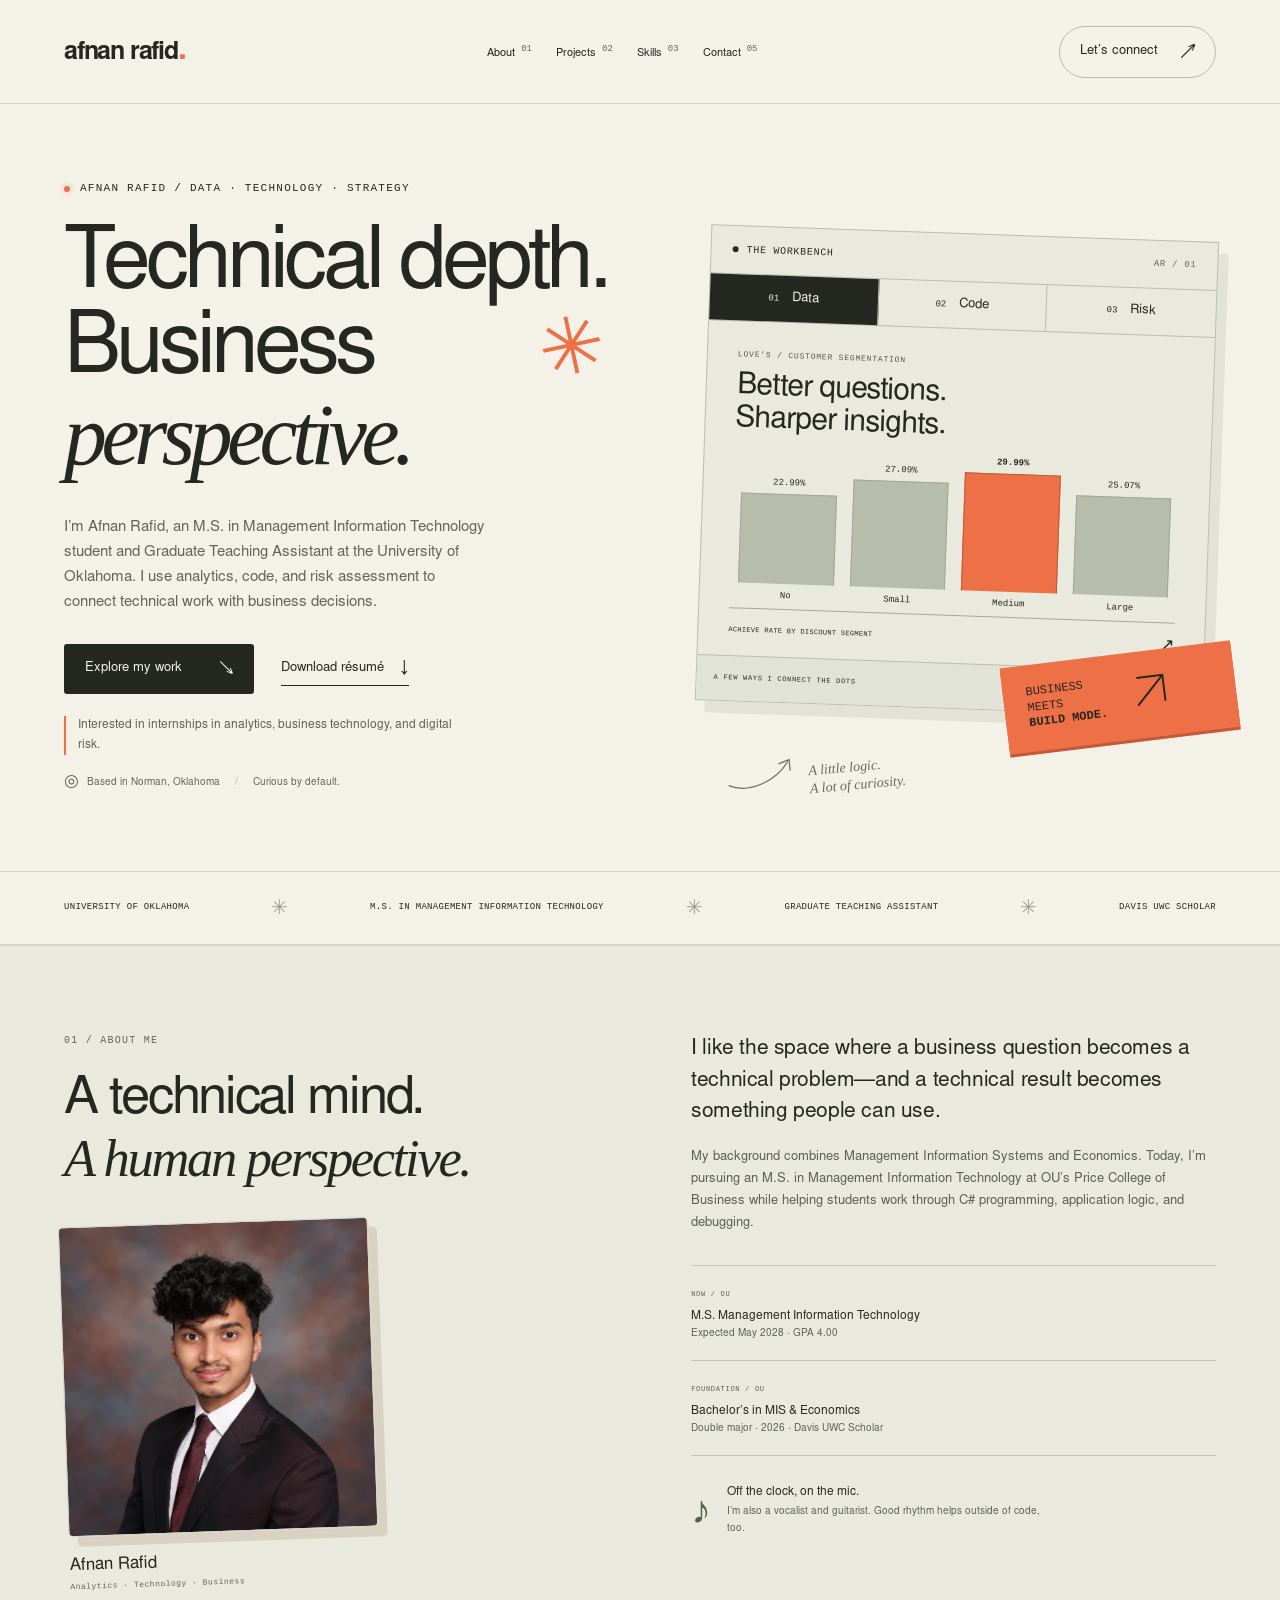
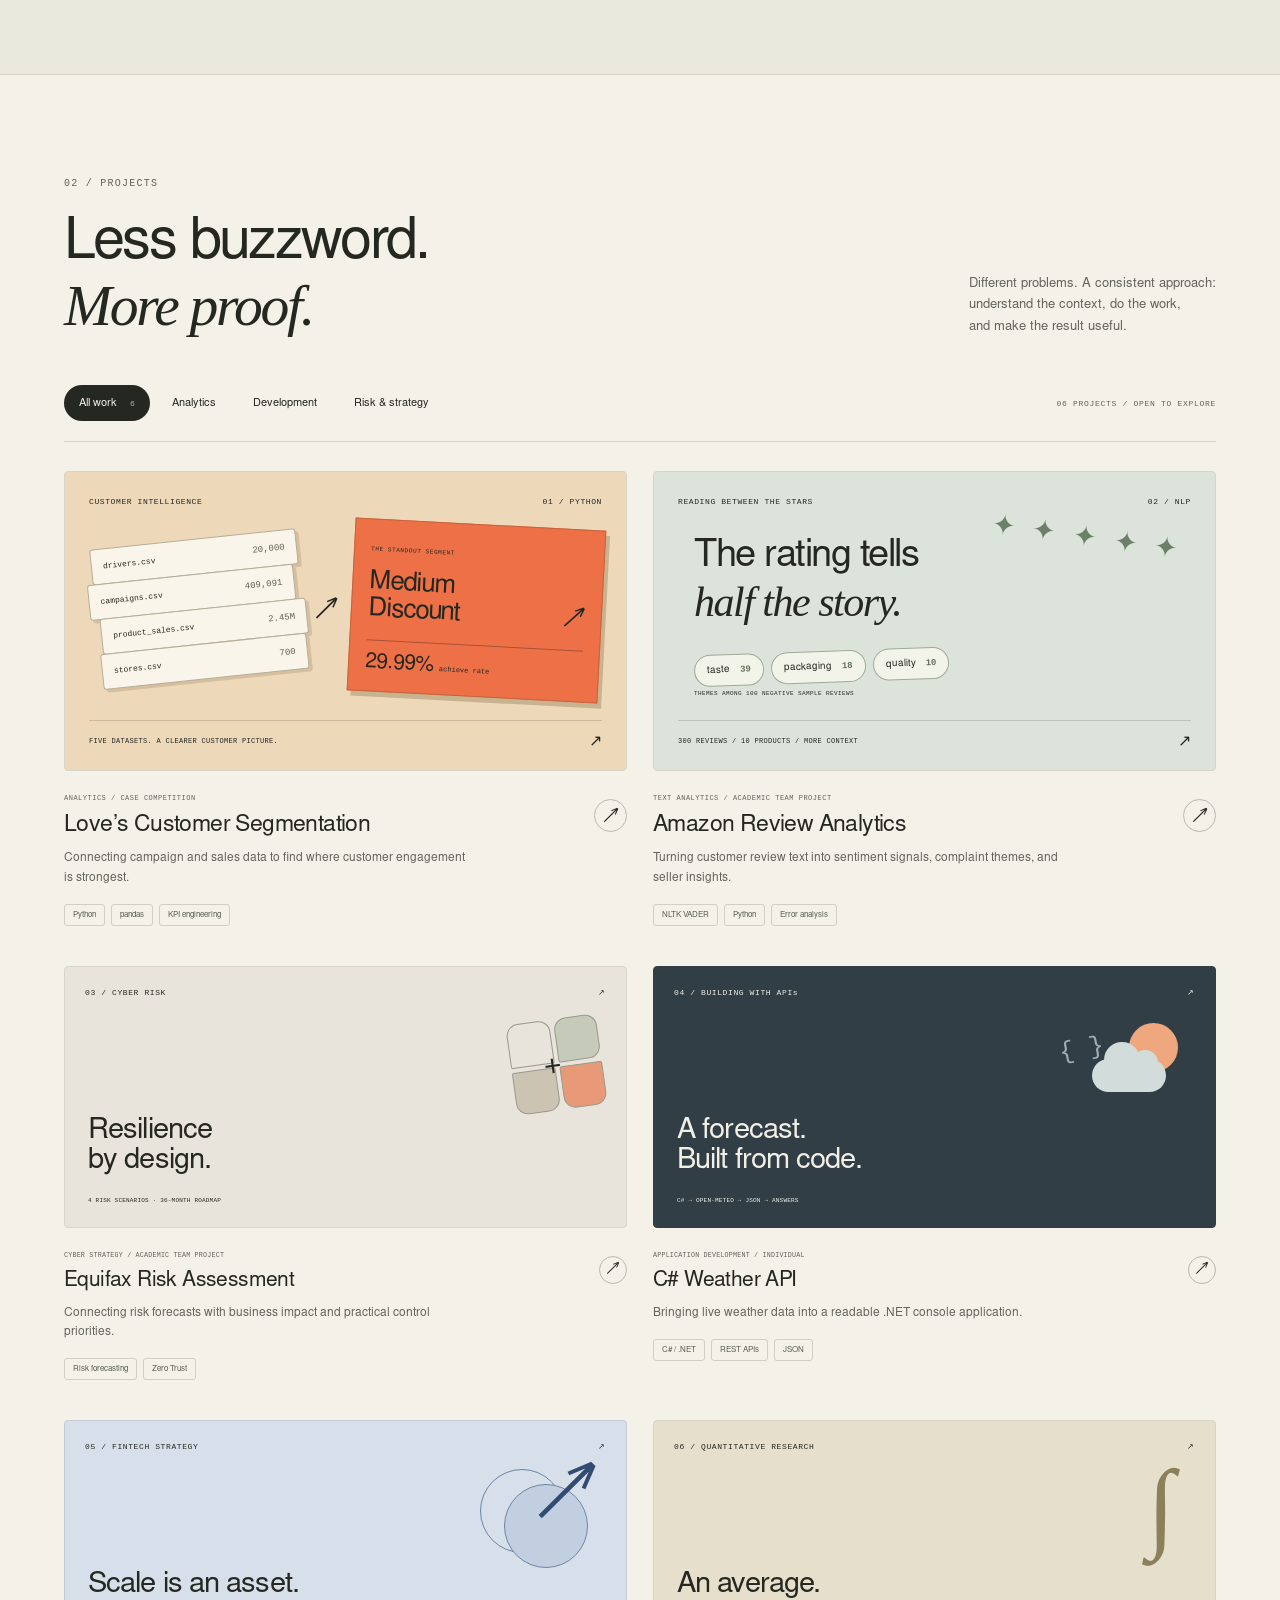
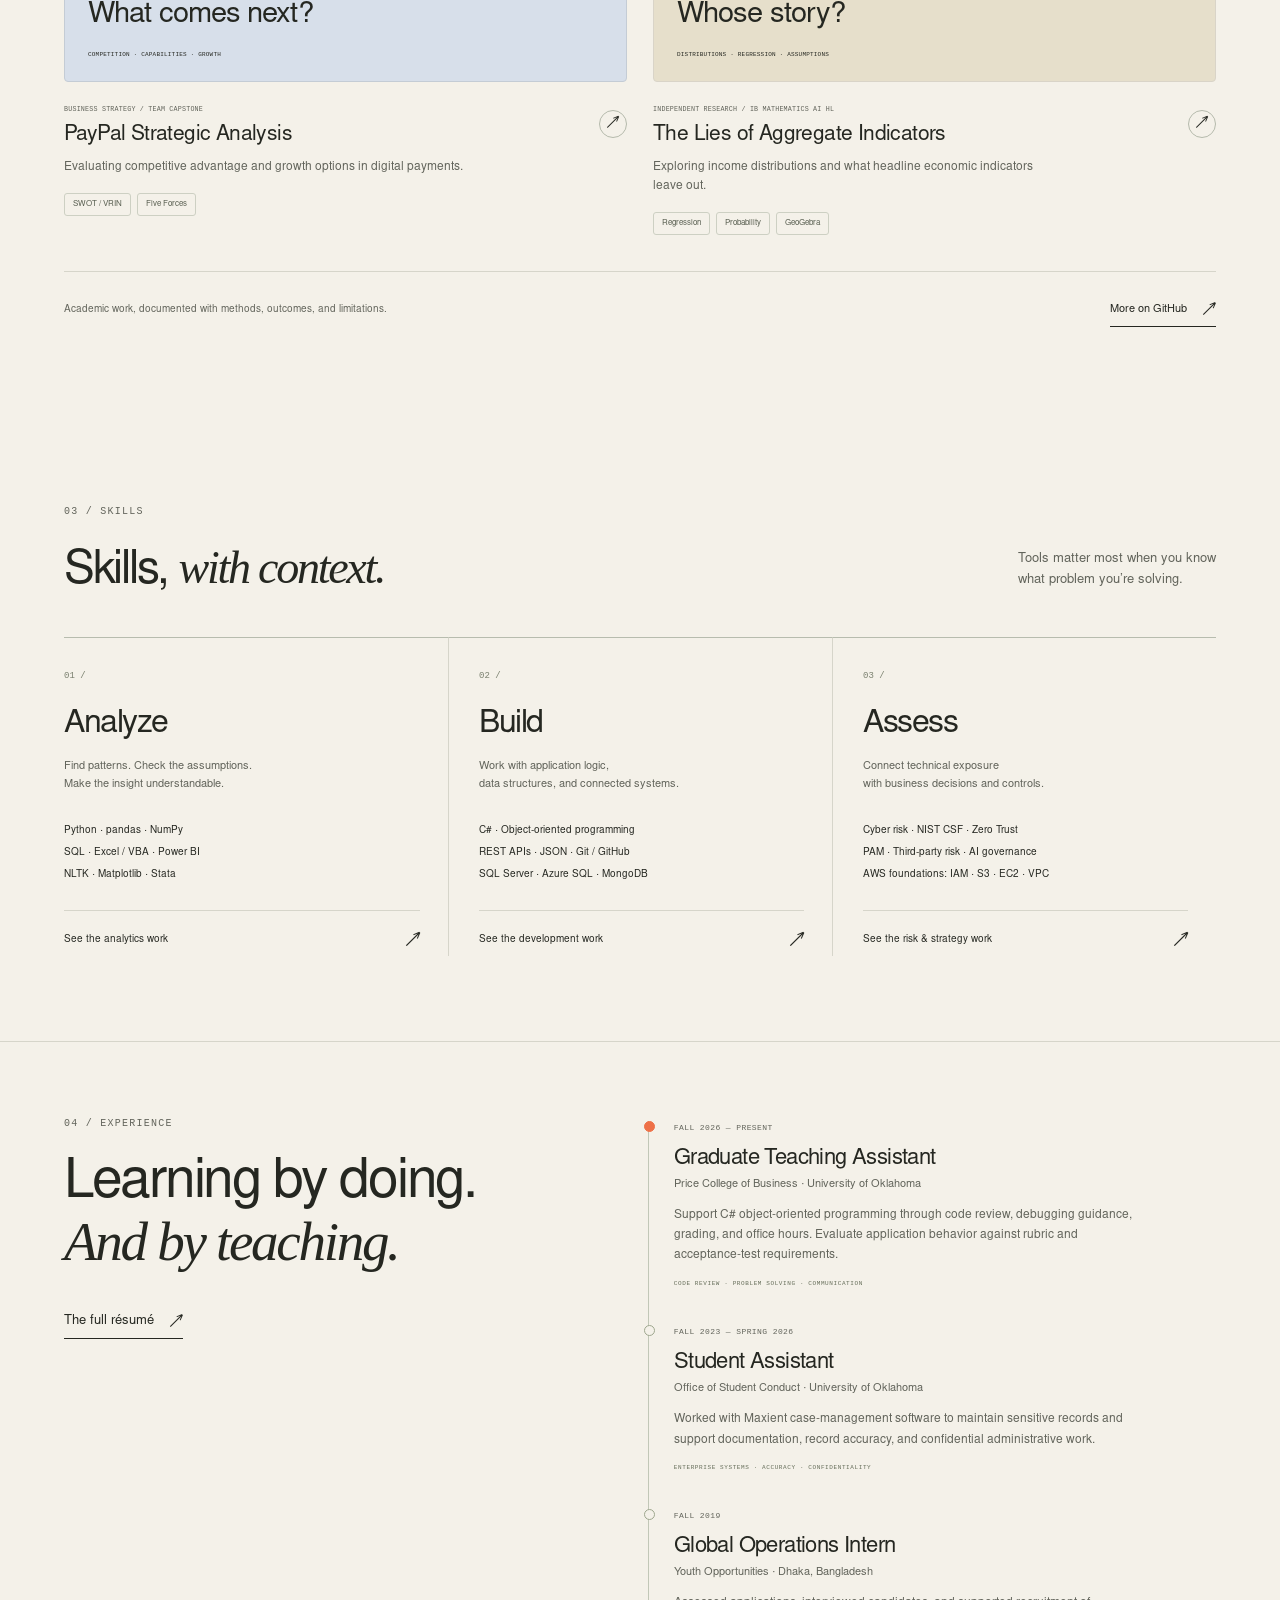
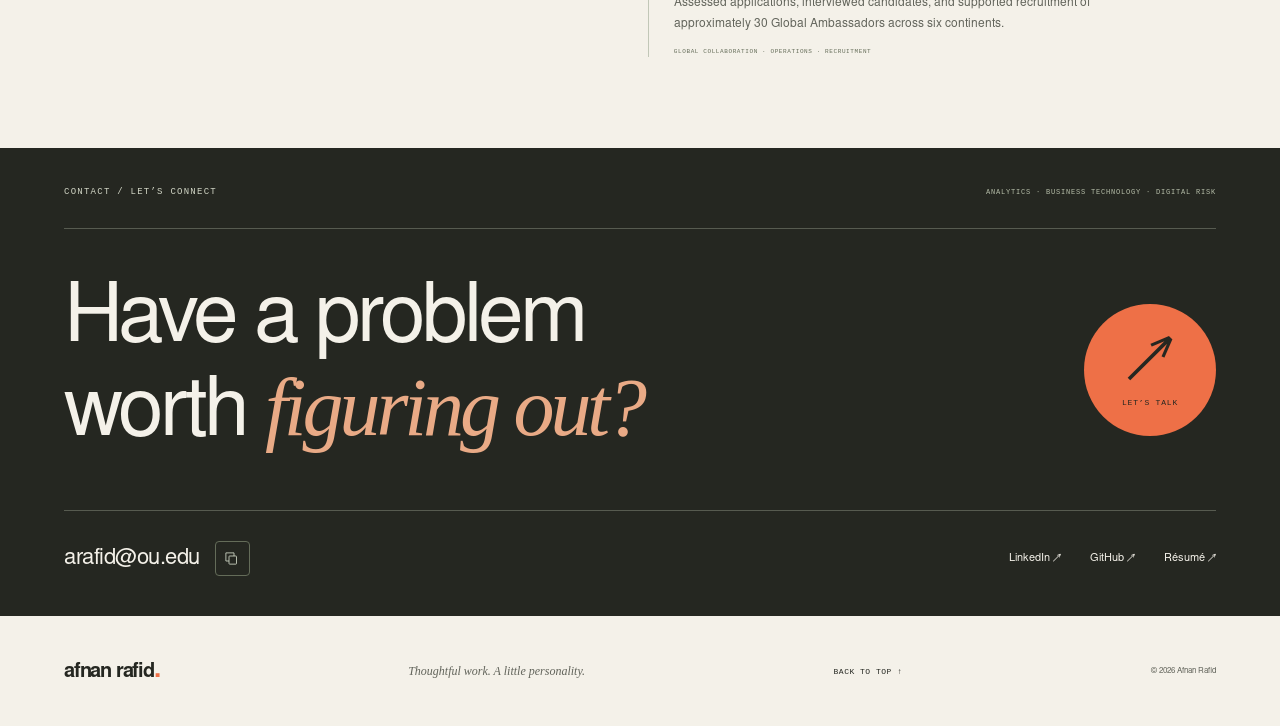
==== index.html @ 88dcc776 "Introduce About and portrait before selected projects" ====
<!doctype html>
<html lang="en">
<head>
  <meta charset="utf-8">
  <meta name="viewport" content="width=device-width, initial-scale=1">
  <meta name="theme-color" content="#f4f1e9">
  <meta name="google-site-verification" content="fd112a9ZL4CXR7MX3CX2tgeRee2JJpPlBYePg8ACsFY" />
  <title>Afnan Rafid | Data Analytics, Technology &amp; Digital Risk</title>
  <meta name="description" content="Explore Afnan Rafid’s Python, SQL, C#, analytics, and cyber risk portfolio. OU graduate student and teaching assistant seeking technology and analytics internships.">
  <meta name="robots" content="index,follow,max-image-preview:large">
  <meta name="author" content="Afnan Rafid">
  <link rel="canonical" href="https://arafid.github.io/">
  <meta property="og:site_name" content="Afnan Rafid">
  <meta property="og:title" content="Afnan Rafid | Data Analytics, Technology &amp; Digital Risk">
  <meta property="og:description" content="Explore Afnan Rafid’s Python, SQL, C#, analytics, and cyber risk portfolio. OU graduate student and teaching assistant seeking technology and analytics internships.">
  <meta property="og:type" content="website">
  <meta property="og:url" content="https://arafid.github.io/">
  <meta property="og:locale" content="en_US">
  <meta property="og:image" content="https://arafid.github.io/assets/social-card.png">
  <meta property="og:image:width" content="1200">
  <meta property="og:image:height" content="630">
  <meta property="og:image:alt" content="Afnan Rafid — Data, technology, and business perspective">
  <meta name="twitter:card" content="summary_large_image">
  <meta name="twitter:title" content="Afnan Rafid | Data Analytics, Technology &amp; Digital Risk">
  <meta name="twitter:description" content="Explore Afnan Rafid’s Python, SQL, C#, analytics, and cyber risk portfolio. OU graduate student and teaching assistant seeking technology and analytics internships.">
  <meta name="twitter:image" content="https://arafid.github.io/assets/social-card.png">
  <script type="application/ld+json">{"@context":"https://schema.org","@graph":[{"@type":"Person","@id":"https://arafid.github.io/#afnan-rafid","image":"https://arafid.github.io/assets/afnan-rafid-headshot.png","name":"Afnan Rafid","givenName":"Afnan","familyName":"Rafid","url":"https://arafid.github.io/","description":"Management Information Technology graduate student and Graduate Teaching Assistant at the University of Oklahoma, with project work in analytics, C# applications, cyber risk, and business strategy.","jobTitle":"Graduate Teaching Assistant","worksFor":{"@type":"CollegeOrUniversity","name":"University of Oklahoma"},"alumniOf":{"@type":"CollegeOrUniversity","name":"University of Oklahoma"},"sameAs":["https://www.linkedin.com/in/arafid/","https://github.com/arafid"],"knowsAbout":["Python","SQL","C#","Data analytics","Natural language processing","Cyber risk assessment","Business strategy"]},{"@type":"WebSite","@id":"https://arafid.github.io/#website","name":"Afnan Rafid","url":"https://arafid.github.io/","inLanguage":"en-US","publisher":{"@id":"https://arafid.github.io/#afnan-rafid"}},{"@type":"ProfilePage","@id":"https://arafid.github.io/#webpage","url":"https://arafid.github.io/","name":"Afnan Rafid | Data Analytics, Technology & Digital Risk","description":"Explore Afnan Rafid’s Python, SQL, C#, analytics, and cyber risk portfolio. OU graduate student and teaching assistant seeking technology and analytics internships.","dateCreated":"2026-10-17T12:07:02Z","dateModified":"2026-10-20T20:11:45Z","mainEntity":{"@id":"https://arafid.github.io/#afnan-rafid"},"isPartOf":{"@id":"https://arafid.github.io/#website"},"inLanguage":"en-US"}]}</script>
  <link rel="icon" href="/assets/favicon.svg" type="image/svg+xml">
  <link rel="stylesheet" href="/styles.css">
  <script type="module" src="/app.js"></script>
</head>
<body>
  <a class="skip-link" href="#main">Skip to content</a>
  <header class="site-header">
    <a class="wordmark" href="#" aria-label="Afnan Rafid, home">afnan rafid<span class="brand-dot">.</span></a>
    <nav aria-label="Main navigation">
      <a href="/#about">About <span>01</span></a>
      <a href="/projects/">Projects <span>02</span></a>
      <a href="/skills/">Skills <span>03</span></a>
      <a href="/contact/">Contact <span>05</span></a>
    </nav>
    <a class="header-contact" href="/contact/">Let’s connect <span aria-hidden="true">↗</span></a>
    <button class="menu-toggle" aria-expanded="false" aria-controls="mobile-nav" aria-label="Open navigation"><span></span><span></span></button>
    <nav id="mobile-nav" class="mobile-nav" aria-label="Mobile navigation" hidden>
      <a href="/#about">About me</a><a href="/projects/">Projects</a><a href="/skills/">Skills</a><a href="/#experience">Experience</a><a href="/contact/">Contact</a><a href="/resume/">Résumé ↗</a>
    </nav>
  </header>

  <main id="main">
    <section class="hero section-wrap" aria-labelledby="hero-title">
      <div class="hero-copy">
        <p class="eyebrow"><span class="status-dot" aria-hidden="true"></span> AFNAN RAFID / DATA · TECHNOLOGY · STRATEGY</p>
        <h1 id="hero-title">Technical depth.<br>Business<br><em>perspective.</em><span class="title-spark" aria-hidden="true">✳</span></h1>
        <p class="hero-description">I’m Afnan Rafid, an M.S. in Management Information Technology student and Graduate Teaching Assistant at the University of Oklahoma. I use analytics, code, and risk assessment to connect technical work with business decisions.</p>
        <div class="hero-actions"><a class="button button-dark" href="#work">Explore my work <span aria-hidden="true">↘</span></a><a class="text-link" href="/assets/Afnan_Rafid_Resume.pdf" download>Download résumé <span aria-hidden="true">↓</span></a></div>
        <p class="opportunity-note">Interested in internships in analytics, business technology, and digital risk.</p>
        <div class="hero-footnote"><span class="location-mark" aria-hidden="true">◎</span> Based in Norman, Oklahoma <span class="footnote-divider">/</span> Curious by default.</div>
      </div>
      <div class="hero-visual">
        <div class="workbench" aria-label="Interactive examples from my work">
          <div class="workbench-top"><span><i aria-hidden="true"></i> THE WORKBENCH</span><span class="mono">AR / 01</span></div>
          <div class="bench-tabs" role="tablist" aria-label="Explore my work by discipline">
            <button id="tab-data" role="tab" aria-selected="true" aria-controls="panel-data" tabindex="0">01 <span>Data</span></button>
            <button id="tab-code" role="tab" aria-selected="false" aria-controls="panel-code" tabindex="-1">02 <span>Code</span></button>
            <button id="tab-risk" role="tab" aria-selected="false" aria-controls="panel-risk" tabindex="-1">03 <span>Risk</span></button>
          </div>
          <div class="bench-panel" id="panel-data" role="tabpanel" aria-labelledby="tab-data">
            <p class="bench-kicker">LOVE’S / CUSTOMER SEGMENTATION</p>
            <h2>Better questions.<br>Sharper insights.</h2>
            <div class="bench-chart" role="img" aria-label="Love’s campaign achieve rates: NoDiscount 22.99%, SmallDiscount 27.09%, MediumDiscount 29.99%, LargeDiscount 25.07%.">
              <div class="bench-bar" style="--bar:57.475%"><span>22.99%</span><i></i><small>No</small></div>
              <div class="bench-bar" style="--bar:67.725%"><span>27.09%</span><i></i><small>Small</small></div>
              <div class="bench-bar highlighted" style="--bar:74.975%"><span>29.99%</span><i></i><small>Medium</small></div>
              <div class="bench-bar" style="--bar:62.675%"><span>25.07%</span><i></i><small>Large</small></div>
            </div>
            <div class="bench-caption"><span>ACHIEVE RATE BY DISCOUNT SEGMENT</span><span class="tiny-arrow" aria-hidden="true">↗</span></div>
          </div>
          <div class="bench-panel" id="panel-code" role="tabpanel" aria-labelledby="tab-code" hidden>
            <p class="bench-kicker">C# / WEATHER API</p>
            <h2>From an endpoint<br>to an answer.</h2>
            <div class="code-window"><div><span></span><span></span><span></span><b>Weather.cs / concept</b></div><pre><code><span class="syntax-purple">using</span> var client = <span class="syntax-purple">new</span> HttpClient();
<span class="syntax-purple">var</span> json = <span class="syntax-purple">await</span> client
    .GetStringAsync(url);

<span class="syntax-purple">var</span> weather = JsonSerializer
    .Deserialize&lt;WeatherResponse&gt;(json);</code></pre></div>
            <div class="bench-caption"><span>HTTP → JSON → READABLE OUTPUT</span><span class="tiny-arrow" aria-hidden="true">↗</span></div>
          </div>
          <div class="bench-panel" id="panel-risk" role="tabpanel" aria-labelledby="tab-risk" hidden>
            <p class="bench-kicker">EQUIFAX / CYBER STRATEGY</p>
            <h2>Make uncertainty<br>something actionable.</h2>
            <div class="risk-notes"><span>01 <b>Understand exposure</b><i>↗</i></span><span>02 <b>Assess business impact</b><i>↗</i></span><span>03 <b>Prioritize controls</b><i>↗</i></span><span>04 <b>Explain the assumptions</b><i>↗</i></span></div>
            <div class="bench-caption"><span>FOUR SCENARIOS / ONE BUSINESS CONTEXT</span><span class="tiny-arrow" aria-hidden="true">↗</span></div>
          </div>
          <div class="bench-bottom"><span class="mono">A FEW WAYS I CONNECT THE DOTS</span><span class="bench-prompt">Try a tab ↑</span></div>
        </div>
        <div class="curiosity-sticker"><span>BUSINESS<br>MEETS<br><b>BUILD MODE.</b></span><svg viewBox="0 0 60 60" aria-hidden="true"><path d="M8 44 44 8M10 8h34v34"/></svg></div>
        <div class="visual-note"><svg viewBox="0 0 90 35" aria-hidden="true"><path d="M3 23c25 15 60 4 78-17M69 7l14-3-1 14"/></svg><span>A little logic.<br>A lot of curiosity.</span></div>
      </div>
    </section>

    <div class="credential-strip" aria-label="Professional background"><div class="section-wrap credential-inner"><span>UNIVERSITY OF OKLAHOMA</span><i aria-hidden="true">✳</i><span>M.S. IN MANAGEMENT INFORMATION TECHNOLOGY</span><i aria-hidden="true">✳</i><span>GRADUATE TEACHING ASSISTANT</span><i aria-hidden="true">✳</i><span>DAVIS UWC SCHOLAR</span></div></div>

    <section id="about" class="about-section" aria-labelledby="about-title"><div class="section-wrap about-layout">
      <div class="about-lead"><p class="eyebrow section-index">01 / ABOUT ME</p><h2 id="about-title">A technical mind.<br><em>A human perspective.</em></h2><figure class="profile-portrait"><img src="/assets/afnan-rafid-headshot.png" width="1254" height="1254" alt="Portrait of Afnan Rafid wearing a dark suit and burgundy tie" loading="lazy" decoding="async"><figcaption>Afnan Rafid <span>Analytics · Technology · Business</span></figcaption></figure><div class="about-stamp" aria-hidden="true"><span>ASK WHY.</span><b>✳</b><span>THEN BUILD.</span></div></div>
      <div class="about-copy"><p class="large-copy">I like the space where a business question becomes a technical problem—and a technical result becomes something people can use.</p><p>My background combines Management Information Systems and Economics. Today, I’m pursuing an M.S. in Management Information Technology at OU’s Price College of Business while helping students work through C# programming, application logic, and debugging.</p><div class="education-notes"><div><span class="mono">NOW / OU</span><strong>M.S. Management Information Technology</strong><p>Expected May 2028 · GPA 4.00</p></div><div><span class="mono">FOUNDATION / OU</span><strong>Bachelor’s in MIS & Economics</strong><p>Double major · 2026 · Davis UWC Scholar</p></div></div><div class="human-note"><span class="music-icon" aria-hidden="true">♪</span><div><strong>Off the clock, on the mic.</strong><p>I’m also a vocalist and guitarist. Good rhythm helps outside of code, too.</p></div></div></div>
    </div></section>

    <section id="work" class="work-section section-wrap" aria-labelledby="work-title">
      <div class="section-heading"><div><p class="eyebrow section-index">02 / PROJECTS</p><h2 id="work-title">Less buzzword.<br><em>More proof.</em></h2></div><p class="section-intro">Different problems. A consistent approach:<br>understand the context, do the work,<br>and make the result useful.</p></div>
      <div class="work-toolbar"><div class="filters" role="group" aria-label="Filter projects"><button class="filter active" data-filter="all" aria-pressed="true">All work <span>6</span></button><button class="filter" data-filter="analytics" aria-pressed="false">Analytics</button><button class="filter" data-filter="development" aria-pressed="false">Development</button><button class="filter" data-filter="strategy" aria-pressed="false">Risk & strategy</button></div><span class="work-count" id="work-count" aria-live="polite">06 PROJECTS / OPEN TO EXPLORE</span></div>
      <div class="project-grid">
        <article class="project-card project-large" data-category="analytics">
          <a class="project-open" href="/projects/loves-customer-segmentation/" data-project="loves" aria-label="Read the Love’s customer segmentation case study">
            <div class="project-art art-loves"><div class="art-topline"><span>CUSTOMER INTELLIGENCE</span><span>01 / PYTHON</span></div><div class="loves-art-body"><div class="dataset-stack"><span>drivers.csv <b>20,000</b></span><span>campaigns.csv <b>409,091</b></span><span>product_sales.csv <b>2.45M</b></span><span>stores.csv <b>700</b></span></div><div class="art-connection" aria-hidden="true">↗</div><div class="insight-note"><small>THE STANDOUT SEGMENT</small><strong>Medium<br>Discount<span>↗</span></strong><span class="insight-number">29.99% <small>achieve rate</small></span></div></div><div class="art-bottomline"><span>FIVE DATASETS. A CLEARER CUSTOMER PICTURE.</span><span aria-hidden="true">↗</span></div></div>
            <div class="project-info"><div><p class="project-type">ANALYTICS / CASE COMPETITION</p><h3>Love’s Customer Segmentation</h3><p>Connecting campaign and sales data to find where customer engagement is strongest.</p><div class="tags"><span>Python</span><span>pandas</span><span>KPI engineering</span></div></div><span class="project-arrow" aria-hidden="true">↗</span></div>
          </a>
        </article>
        <article class="project-card project-large" data-category="analytics">
          <a class="project-open" href="/projects/amazon-review-analytics/" data-project="amazon" aria-label="Read the Amazon review analytics case study">
            <div class="project-art art-amazon"><div class="art-topline"><span>READING BETWEEN THE STARS</span><span>02 / NLP</span></div><div class="review-art"><span class="review-stars" aria-hidden="true">✦ ✦ ✦ ✦ ✦</span><div class="review-text">The rating tells<br><em>half the story.</em></div><div class="theme-chips"><span>taste <b>39</b></span><span>packaging <b>18</b></span><span>quality <b>10</b></span></div><span class="sample-note">THEMES AMONG 100 NEGATIVE SAMPLE REVIEWS</span></div><div class="art-bottomline"><span>300 REVIEWS / 10 PRODUCTS / MORE CONTEXT</span><span aria-hidden="true">↗</span></div></div>
            <div class="project-info"><div><p class="project-type">TEXT ANALYTICS / ACADEMIC TEAM PROJECT</p><h3>Amazon Review Analytics</h3><p>Turning customer review text into sentiment signals, complaint themes, and seller insights.</p><div class="tags"><span>NLTK VADER</span><span>Python</span><span>Error analysis</span></div></div><span class="project-arrow" aria-hidden="true">↗</span></div>
          </a>
        </article>
        <article class="project-card project-small" data-category="strategy">
          <a class="project-open" href="/projects/equifax-cyber-risk-assessment/" data-project="equifax" aria-label="Read the Equifax cyber risk case study"><div class="project-art art-equifax"><div class="art-topline"><span>03 / CYBER RISK</span><span>↗</span></div><div class="risk-art-icon" aria-hidden="true"><span></span><span></span><span></span><span></span><i>+</i></div><div class="small-art-title">Resilience<br>by design.</div><span class="small-art-note">4 RISK SCENARIOS · 36-MONTH ROADMAP</span></div><div class="project-info"><div><p class="project-type">CYBER STRATEGY / ACADEMIC TEAM PROJECT</p><h3>Equifax Risk Assessment</h3><p>Connecting risk forecasts with business impact and practical control priorities.</p><div class="tags"><span>Risk forecasting</span><span>Zero Trust</span></div></div><span class="project-arrow" aria-hidden="true">↗</span></div></a>
        </article>
        <article class="project-card project-small" data-category="development">
          <a class="project-open" href="/projects/csharp-weather-api/" data-project="weather" aria-label="Read the C# Weather API case study"><div class="project-art art-weather"><div class="art-topline"><span>04 / BUILDING WITH APIs</span><span>↗</span></div><div class="weather-art-icon" aria-hidden="true"><span class="sun"></span><span class="cloud"></span><span class="code-brace">{ }</span></div><div class="small-art-title">A forecast.<br>Built from code.</div><span class="small-art-note">C# → OPEN-METEO → JSON → ANSWERS</span></div><div class="project-info"><div><p class="project-type">APPLICATION DEVELOPMENT / INDIVIDUAL</p><h3>C# Weather API</h3><p>Bringing live weather data into a readable .NET console application.</p><div class="tags"><span>C# / .NET</span><span>REST APIs</span><span>JSON</span></div></div><span class="project-arrow" aria-hidden="true">↗</span></div></a>
        </article>
        <article class="project-card project-small" data-category="strategy">
          <a class="project-open" href="/projects/paypal-strategic-analysis/" data-project="paypal" aria-label="Read the PayPal strategic analysis case study"><div class="project-art art-paypal"><div class="art-topline"><span>05 / FINTECH STRATEGY</span><span>↗</span></div><div class="paypal-art-icon" aria-hidden="true"><span>↗</span><i></i><i></i></div><div class="small-art-title">Scale is an asset.<br>What comes next?</div><span class="small-art-note">COMPETITION · CAPABILITIES · GROWTH</span></div><div class="project-info"><div><p class="project-type">BUSINESS STRATEGY / TEAM CAPSTONE</p><h3>PayPal Strategic Analysis</h3><p>Evaluating competitive advantage and growth options in digital payments.</p><div class="tags"><span>SWOT / VRIN</span><span>Five Forces</span></div></div><span class="project-arrow" aria-hidden="true">↗</span></div></a>
        </article>
        <article class="project-card project-small" data-category="analytics"><a class="project-open" href="/projects/aggregate-indicators/" data-project="math" aria-label="Read The Lies of Aggregate Indicators case study"><div class="project-art art-math"><div class="art-topline"><span>06 / QUANTITATIVE RESEARCH</span><span>↗</span></div><div class="math-symbol" aria-hidden="true">∫</div><div class="small-art-title">An average.<br>Whose story?</div><span class="small-art-note">DISTRIBUTIONS · REGRESSION · ASSUMPTIONS</span></div><div class="project-info"><div><p class="project-type">INDEPENDENT RESEARCH / IB MATHEMATICS AI HL</p><h3>The Lies of Aggregate Indicators</h3><p>Exploring income distributions and what headline economic indicators leave out.</p><div class="tags"><span>Regression</span><span>Probability</span><span>GeoGebra</span></div></div><span class="project-arrow" aria-hidden="true">↗</span></div></a></article>
      </div>
      <div class="work-footer"><p>Academic work, documented with methods, outcomes, and limitations.</p><a class="text-link" href="https://github.com/arafid" target="_blank" rel="noopener noreferrer">More on GitHub <span aria-hidden="true">↗</span></a></div>
    </section>

    <section id="skills" class="toolbox-section section-wrap" aria-labelledby="toolbox-title"><div class="section-heading compact-heading"><div><p class="eyebrow section-index">03 / SKILLS</p><h2 id="toolbox-title">Skills, <em>with context.</em></h2></div><p class="section-intro">Tools matter most when you know<br>what problem you’re solving.</p></div><div class="toolbox-grid"><div class="toolbox-group"><span class="toolbox-number">01 /</span><h3>Analyze</h3><p>Find patterns. Check the assumptions.<br>Make the insight understandable.</p><ul><li>Python · pandas · NumPy</li><li>SQL · Excel / VBA · Power BI</li><li>NLTK · Matplotlib · Stata</li></ul><a href="#work" class="toolbox-link" data-focus-filter="analytics">See the analytics work <span>↗</span></a></div><div class="toolbox-group"><span class="toolbox-number">02 /</span><h3>Build</h3><p>Work with application logic,<br>data structures, and connected systems.</p><ul><li>C# · Object-oriented programming</li><li>REST APIs · JSON · Git / GitHub</li><li>SQL Server · Azure SQL · MongoDB</li></ul><a href="#work" class="toolbox-link" data-focus-filter="development">See the development work <span>↗</span></a></div><div class="toolbox-group"><span class="toolbox-number">03 /</span><h3>Assess</h3><p>Connect technical exposure<br>with business decisions and controls.</p><ul><li>Cyber risk · NIST CSF · Zero Trust</li><li>PAM · Third-party risk · AI governance</li><li>AWS foundations: IAM · S3 · EC2 · VPC</li></ul><a href="#work" class="toolbox-link" data-focus-filter="strategy">See the risk & strategy work <span>↗</span></a></div></div></section>

    <section id="experience" class="experience-section section-wrap" aria-labelledby="experience-title"><div class="experience-heading"><p class="eyebrow section-index">04 / EXPERIENCE</p><h2 id="experience-title">Learning by doing.<br><em>And by teaching.</em></h2><a class="text-link" href="/resume/">The full résumé <span aria-hidden="true">↗</span></a></div><div class="timeline"><article class="timeline-item current"><span class="timeline-date">FALL 2026 — PRESENT</span><h3>Graduate Teaching Assistant</h3><span class="timeline-org">Price College of Business · University of Oklahoma</span><p>Support C# object-oriented programming through code review, debugging guidance, grading, and office hours. Evaluate application behavior against rubric and acceptance-test requirements.</p><span class="timeline-tag">CODE REVIEW · PROBLEM SOLVING · COMMUNICATION</span></article><article class="timeline-item"><span class="timeline-date">FALL 2023 — SPRING 2026</span><h3>Student Assistant</h3><span class="timeline-org">Office of Student Conduct · University of Oklahoma</span><p>Worked with Maxient case-management software to maintain sensitive records and support documentation, record accuracy, and confidential administrative work.</p><span class="timeline-tag">ENTERPRISE SYSTEMS · ACCURACY · CONFIDENTIALITY</span></article><article class="timeline-item"><span class="timeline-date">FALL 2019</span><h3>Global Operations Intern</h3><span class="timeline-org">Youth Opportunities · Dhaka, Bangladesh</span><p>Assessed applications, interviewed candidates, and supported recruitment of approximately 30 Global Ambassadors across six continents.</p><span class="timeline-tag">GLOBAL COLLABORATION · OPERATIONS · RECRUITMENT</span></article></div></section>

    <section id="contact" class="contact-section" aria-labelledby="contact-title"><div class="section-wrap"><div class="contact-top"><p class="eyebrow">CONTACT / LET’S CONNECT</p><span>ANALYTICS · BUSINESS TECHNOLOGY · DIGITAL RISK</span></div><div class="contact-main"><h2 id="contact-title">Have a problem<br>worth <em>figuring out?</em></h2><a class="contact-round" href="mailto:arafid@ou.edu" aria-label="Email Afnan Rafid"><span aria-hidden="true">↗</span><small>LET’S TALK</small></a></div><div class="contact-bottom"><div class="email-group"><a class="email-link" href="mailto:arafid@ou.edu">arafid@ou.edu</a><button class="copy-email" aria-label="Copy email address" title="Copy email address"><svg viewBox="0 0 24 24" fill="none" aria-hidden="true"><rect x="8" y="8" width="12" height="13" rx="1"/><path d="M16 8V3H3v13h5"/></svg></button><span id="copy-feedback" aria-live="polite"></span></div><div class="social-links"><a href="https://www.linkedin.com/in/arafid/" target="_blank" rel="noopener noreferrer">LinkedIn ↗</a><a href="https://github.com/arafid" target="_blank" rel="noopener noreferrer">GitHub ↗</a><a href="/resume/">Résumé ↗</a></div></div></div></section>
  </main>
  <footer class="site-footer section-wrap"><a class="wordmark" href="#">afnan rafid<span class="brand-dot">.</span></a><p>Thoughtful work. A little personality.</p><a href="#" class="back-top">BACK TO TOP ↑</a><span>© 2026 Afnan Rafid</span></footer>

  <dialog id="project-dialog" class="project-dialog" aria-labelledby="dialog-title"><div class="dialog-top"><span class="mono">PROJECT NOTES / AFNAN RAFID</span><button class="dialog-close" aria-label="Close project details">×</button></div><div id="dialog-body"></div></dialog>
  <noscript><div class="noscript-note">For project details without JavaScript, visit <a href="https://github.com/arafid">my GitHub profile</a>. The résumé and contact links work here too.</div></noscript>
</body>
</html>
---- styles.css ----
@font-face{font-family:PortfolioSans;src:url('/assets/body.woff') format('woff');font-weight:400;font-display:swap}
@font-face{font-family:PortfolioSans;src:url('/assets/body-bold.woff') format('woff');font-weight:700;font-display:swap}
:root{--paper:#f4f1e9;--paper-light:#fcfaf6;--ink:#252721;--muted:#62645b;--line:#d6d5ca;--orange:#ee7047;--orange-dark:#973f22;--serif:Georgia,'Times New Roman',serif;--sans:PortfolioSans,Arial,Helvetica,sans-serif;--mono:'Courier New',monospace;--pad:clamp(22px,5vw,84px)}
*{box-sizing:border-box}html{scroll-behavior:smooth;scroll-padding-top:110px}body{margin:0;background:var(--paper);color:var(--ink);font-family:var(--sans);font-size:16px;-webkit-font-smoothing:antialiased}body.dialog-open{overflow:hidden}a{color:inherit;text-decoration:none}button{font:inherit;color:inherit;cursor:pointer}button,a{-webkit-tap-highlight-color:transparent}button{border:0}button:disabled{cursor:default}button:focus-visible,a:focus-visible{outline:3px solid #a64522;outline-offset:5px}::selection{color:var(--ink);background:#f5a486}svg{display:block}h1,h2,h3,p{margin:0}h1,h2,h3{font-weight:400}h2{font-size:clamp(38px,4.5vw,65px);line-height:1.04;letter-spacing:-2.3px}h2 em{font-family:var(--serif);font-weight:400}p{line-height:1.6}button[hidden],[hidden]{display:none!important}.section-wrap{width:100%;max-width:1600px;margin-inline:auto;padding-inline:var(--pad)}.mono,.eyebrow,.project-type,.art-topline,.art-bottomline,.sample-note,.small-art-note,.bench-kicker,.timeline-date,.timeline-tag{font-family:var(--mono);font-size:10px;letter-spacing:.7px;line-height:1.4}.eyebrow{font-size:11px;letter-spacing:1.25px}.skip-link{position:fixed;top:8px;left:8px;transform:translateY(-160%);padding:14px;background:var(--ink);color:white;z-index:100}.skip-link:focus{transform:translateY(0)}
.site-header{height:104px;max-width:1600px;margin:auto;padding:0 var(--pad);display:flex;align-items:center;justify-content:space-between;gap:36px;border-bottom:1px solid var(--line);position:relative;z-index:20}.wordmark{font-size:25px;font-weight:700;letter-spacing:-1.2px;white-space:nowrap}.brand-dot{color:var(--orange);font-size:32px}.site-header nav:not(.mobile-nav){display:flex;gap:35px;align-items:center}.site-header nav a{font-size:13px;line-height:1}.site-header nav a span{font-family:var(--mono);font-size:9px;margin-left:3px;color:var(--muted);vertical-align:super}.site-header nav a:hover,.text-link:hover,.social-links a:hover{color:var(--orange-dark)}.header-contact{font-size:13px;display:flex;gap:23px;align-items:center;border:1px solid #b9bbb1;border-radius:30px;padding:13px 20px}.header-contact span{font-size:20px}.header-contact:hover{background:var(--ink);border-color:var(--ink);color:var(--paper)}.menu-toggle{display:none}.mobile-nav{position:absolute;top:79px;left:0;right:0;background:var(--paper);padding:28px var(--pad);border-bottom:1px solid var(--ink);box-shadow:0 12px 12px #2527210a;flex-direction:column;gap:24px}
.hero{min-height:745px;padding-top:74px;padding-bottom:57px;display:grid;grid-template-columns:1.12fr 1fr;gap:5vw;align-items:center}.hero-copy .eyebrow{display:flex;align-items:center;gap:10px;margin-bottom:28px}.status-dot{width:6px;height:6px;border-radius:50%;background:var(--orange);box-shadow:0 0 0 4px #ee704714}.hero h1{font-size:clamp(60px,6.7vw,104px);line-height:.99;letter-spacing:-5px;position:relative;width:max-content;max-width:100%}.hero h1 em{font-family:var(--serif);font-weight:400;letter-spacing:-5.5px}.title-spark{color:var(--orange);font-size:79px;position:absolute;top:91px;right:7px;line-height:1;transform:rotate(-12deg)}.hero-description{font-size:15px;color:var(--muted);max-width:425px;margin-top:29px;line-height:1.65}.hero-actions{display:flex;align-items:center;gap:27px;margin-top:29px}.button{min-height:49px;display:inline-flex;align-items:center;justify-content:center;gap:38px;padding:14px 21px;border-radius:3px;font-size:13px;transition:background .18s,transform .18s}.button:hover{transform:translateY(-2px)}.button-dark{background:var(--ink);color:var(--paper)}.button-dark:hover{background:#41443a}.button-dark span{font-size:18px}.text-link{font-size:13px;display:inline-flex;gap:16px;align-items:center;border-bottom:1px solid var(--ink);padding-block:5px}.text-link span{font-size:18px}.hero-footnote{margin-top:38px;font-size:10px;color:var(--muted);display:flex;gap:8px;align-items:center}.location-mark{font-size:17px;line-height:0}.footnote-divider{padding:0 7px;color:#aaaea0}
.hero-visual{position:relative;padding:12px 5px 40px 0;align-self:center;min-width:0}.workbench{border:1px solid #bcbeb1;background:#e9e9dd;box-shadow:10px 12px 0 #e2e2d6;transform:rotate(2deg);position:relative}.workbench-top{padding:17px 21px;display:flex;align-items:center;justify-content:space-between;border-bottom:1px solid #bcbeb1;font-family:var(--mono);font-size:10px;letter-spacing:.7px}.workbench-top>span:first-child{display:flex;gap:8px;align-items:center}.workbench-top i{width:6px;height:6px;background:var(--ink);border-radius:50%}.workbench-top>span:last-child{color:var(--muted);font-size:9px}.bench-tabs{display:grid;grid-template-columns:repeat(3,1fr);border-bottom:1px solid #bcbeb1}.bench-tabs button{background:transparent;padding:15px 10px;font-family:var(--mono);font-size:9px;display:flex;gap:13px;justify-content:center;align-items:center;border-right:1px solid #bcbeb1;transition:background .2s}.bench-tabs button:last-child{border-right:0}.bench-tabs button span{font:13px var(--sans)}.bench-tabs button[aria-selected=true]{background:var(--ink);color:var(--paper)}.bench-tabs button:hover:not([aria-selected=true]){background:#dcded1}.bench-panel{padding:27px 30px 0;height:334px;background-image:radial-gradient(#bfc3b366 .7px,transparent .7px);background-size:12px 12px}.bench-kicker{font-size:8px;letter-spacing:.8px;margin-bottom:11px;color:#565b4f}.bench-panel h2{font-size:30px;letter-spacing:-1px;line-height:1.1;min-height:66px}.bench-chart{height:162px;display:flex;gap:16px;align-items:flex-end;padding:4px 8px 0;margin-top:10px;border-bottom:1px solid #a3aa98}.bench-bar{height:100%;flex:1;min-width:0;position:relative}.bench-bar>span{position:absolute;left:50%;transform:translateX(-50%);bottom:calc(var(--bar) + 31px);font-family:var(--mono);font-size:9px;white-space:nowrap}.bench-bar i{height:var(--bar);background:#b6bdab;width:100%;border:1px solid #a1aa95;border-bottom:0;position:absolute;bottom:25px;left:0}.bench-bar.highlighted i{background:var(--orange);border-color:#c15834}.bench-bar.highlighted>span{font-weight:700}.bench-bar small{font-family:var(--mono);font-size:9px;margin:0 0 8px;position:absolute;bottom:0;left:50%;transform:translateX(-50%)}.bench-caption{display:flex;justify-content:space-between;align-items:center;font-family:var(--mono);font-size:7px;letter-spacing:.3px;padding:11px 0}.tiny-arrow{font-size:17px}.bench-bottom{border-top:1px solid #bcbeb1;padding:14px 17px;display:flex;justify-content:space-between;align-items:center;gap:12px;background:#e1e3d6}.bench-bottom .mono{font-size:7px}.bench-prompt{font-family:var(--serif);font-style:italic;font-size:13px}.curiosity-sticker{position:absolute;right:-20px;bottom:8px;z-index:2;display:flex;align-items:center;gap:25px;padding:20px 23px;background:var(--orange);width:232px;transform:rotate(-7deg);box-shadow:0 3px 0 #c35937;font-family:var(--mono);font-size:12px;line-height:1.3}.curiosity-sticker b{font-weight:700}.curiosity-sticker svg{width:46px;height:46px;stroke:var(--ink);stroke-width:2.5;fill:none}.visual-note{display:flex;gap:12px;margin-left:20px;position:absolute;bottom:-46px;left:2px}.visual-note svg{stroke:#686e5e;fill:none;stroke-width:1.5;width:72px;height:35px;transform:rotate(-10deg)}.visual-note span{font-family:var(--serif);font-style:italic;font-size:14px;line-height:1.3;color:#676b5f;transform:rotate(-5deg)}.code-window{margin-top:14px;background:#2d332d;color:#edf1e6;border-radius:3px;min-height:150px;padding:12px 15px 8px;font-size:10px}.code-window>div{display:flex;gap:4px;align-items:center}.code-window>div>span{display:block;background:#8d9784;width:4px;height:4px;border-radius:50%}.code-window>div>b{font:7px var(--mono);margin-left:auto;color:#bec7b6}.code-window pre{white-space:pre-wrap;font-family:var(--mono);font-size:10px;line-height:1.6;margin-top:18px}.syntax-purple{color:#f5bb9b}.risk-notes{display:grid;margin-top:14px}.risk-notes>span{display:flex;gap:14px;align-items:center;padding:10px 0;border-bottom:1px solid #c6cbba;font:9px var(--mono);color:#656c5e}.risk-notes b{font:12px var(--sans);color:var(--ink)}.risk-notes i{margin-left:auto;font-style:normal;font-size:14px;color:var(--ink)}
.credential-strip{margin-top:22px;border-block:1px solid var(--line)}.credential-inner{min-height:72px;display:flex;justify-content:space-between;align-items:center;gap:19px}.credential-inner span{font-family:var(--mono);font-size:9px;letter-spacing:.3px;line-height:1.5}.credential-inner i{font-size:20px;font-style:normal;color:#9ca18e;flex-shrink:0}
.work-section{padding-top:102px;padding-bottom:90px}.section-heading{display:flex;justify-content:space-between;gap:60px;align-items:flex-end;margin-bottom:42px}.section-index{color:var(--muted);margin-bottom:25px;font-size:10px}.section-intro{font-size:13px;color:var(--muted);line-height:1.65;margin-bottom:5px}.work-toolbar{display:flex;justify-content:space-between;gap:25px;align-items:center;border-bottom:1px solid var(--line);padding-bottom:20px;margin-bottom:29px}.filters{display:flex;align-items:center;gap:7px;flex-wrap:wrap}.filter{background:transparent;border:1px solid transparent;padding:10px 14px;border-radius:30px;font-size:11px;min-height:36px}.filter.active{background:var(--ink);color:var(--paper)}.filter:not(.active):hover{border-color:#b8bcae}.filter>span{font:8px var(--mono);margin-left:10px;opacity:.7}.work-count{font:8px var(--mono);letter-spacing:.7px;color:var(--muted);white-space:nowrap}.project-grid{display:grid;grid-template-columns:repeat(6,minmax(0,1fr));column-gap:26px;row-gap:40px}.project-large{grid-column:span 3}.project-small{grid-column:span 3}.project-card{min-width:0}.project-card.is-filtered{display:none}.project-open{padding:0;width:100%;display:block;text-align:left;background:transparent}.project-art{overflow:hidden;border:1px solid #d9d4c8;border-radius:4px;position:relative;transition:transform .25s,box-shadow .25s}.project-open:hover .project-art{transform:translateY(-4px);box-shadow:0 10px 23px #25272112}.art-topline,.art-bottomline{display:flex;justify-content:space-between;align-items:center;gap:16px;font-size:8px}.project-large .project-art{height:300px;padding:24px}.art-topline{font-size:8px;letter-spacing:.6px}.art-bottomline{position:absolute;left:24px;right:24px;bottom:20px;font-size:7px;letter-spacing:.3px;border-top:1px solid #2527212b;padding-top:13px}.art-bottomline>span:last-child{font-size:16px;line-height:1}.art-loves{background:#edd8ba}.loves-art-body{display:flex;align-items:center;gap:13px;height:206px}.dataset-stack{flex:1;min-width:0;transform:rotate(-6deg);padding-left:7px}.dataset-stack>span{padding:12px 11px;display:flex;gap:8px;justify-content:space-between;position:relative;background:#faf5ea;border:1px solid #b7ae99;margin-top:-1px;border-radius:3px;font-family:var(--mono);font-size:8px;white-space:nowrap;box-shadow:3px 3px 0 #d5bf9f}.dataset-stack>span:nth-child(2){transform:translateX(-6px)}.dataset-stack>span:nth-child(3){transform:translateX(3px)}.dataset-stack b{font-size:9px;font-weight:400;color:#655e50}.art-connection{font-size:30px;margin-left:0;flex-shrink:0}.insight-note{padding:18px 16px 15px;background:var(--orange);border:1px solid #c4643e;transform:rotate(3deg);flex:1.05;box-shadow:4px 5px 0 #c8b391;min-width:0}.insight-note>small{font-family:var(--mono);font-size:6px;letter-spacing:.6px;white-space:nowrap}.insight-note strong{display:block;font-size:26px;font-weight:400;line-height:1.03;letter-spacing:-1px;margin-top:13px;position:relative}.insight-note strong>span{position:absolute;right:2px;bottom:0;font-size:28px}.insight-number{margin-top:16px;display:block;border-top:1px solid #aa5037;padding-top:10px;font-size:21px;letter-spacing:-.7px;white-space:nowrap}.insight-number>small{font-family:var(--mono);font-size:7px;letter-spacing:0}.art-amazon{background:#dce3db}.review-art{padding:12px 16px;position:relative}.review-stars{display:block;font-size:28px;letter-spacing:5px;color:#6a8167;text-align:right;transform:rotate(8deg);position:absolute;top:13px;right:8px}.review-text{font-size:38px;letter-spacing:-1.5px;line-height:1.1;margin-top:18px}.review-text em{font-family:var(--serif);font-size:42px}.theme-chips{display:flex;gap:7px;margin-top:18px;transform:rotate(-2deg)}.theme-chips>span{font-size:10px;border:1px solid #9dab96;border-radius:25px;background:#f3f4e9;padding:9px 12px;white-space:nowrap}.theme-chips b{font-size:9px;font-family:var(--mono);margin-left:7px;color:#64705d}.sample-note{font-size:6px;margin-top:11px;display:block;letter-spacing:.4px}.project-info{position:relative;padding:23px 0 0;display:flex;gap:12px;justify-content:space-between}.project-type{font-size:7px;color:var(--muted);letter-spacing:.5px;margin-bottom:9px}.project-info h3{font-size:23px;letter-spacing:-.6px;line-height:1.15;padding-right:10px}.project-info p:not(.project-type){margin-top:10px;font-size:12px;color:var(--muted);line-height:1.6;max-width:410px}.tags{display:flex;gap:6px;flex-wrap:wrap;margin-top:16px}.tags span{padding:5px 8px;border:1px solid #cdd0c3;border-radius:3px;font-size:8px;color:#595f51;line-height:1.3}.project-arrow{border:1px solid #b5baac;display:flex;align-items:center;justify-content:center;width:33px;height:33px;border-radius:50%;font-size:20px;flex-shrink:0;margin-top:5px;transition:background .2s,color .2s}.project-open:hover .project-arrow{background:var(--ink);color:var(--paper);border-color:var(--ink)}.project-small .project-art{height:262px;padding:20px}.project-small .project-info h3{font-size:21px}.project-small .project-type{font-size:6.7px;letter-spacing:.2px}.project-small .project-info{gap:8px}.project-small .project-arrow{width:28px;height:28px;font-size:17px}.art-equifax{background:#e8e4db}.art-weather{background:#323e46;color:#f2f0e6;border-color:#323e46}.art-paypal{background:#d7dfea;border-color:#c4ccd5}.small-art-title{position:absolute;left:23px;bottom:50px;font-size:29px;line-height:1.04;letter-spacing:-.9px}.small-art-note{position:absolute;left:23px;right:15px;bottom:22px;font-size:6px;letter-spacing:.2px;line-height:1.6}.risk-art-icon{position:absolute;top:52px;right:24px;width:91px;height:91px;display:grid;grid-template-columns:1fr 1fr;gap:4px;transform:rotate(-8deg)}.risk-art-icon>span{border:1px solid #97998c;border-radius:12px 12px 2px 2px}.risk-art-icon>span:nth-child(2){background:#c5cbb8;border-radius:12px 12px 12px 2px}.risk-art-icon>span:nth-child(3){border-radius:2px 2px 12px 12px;background:#ccc4b2}.risk-art-icon>span:nth-child(4){border-radius:2px 2px 12px 12px;background:#e89977}.risk-art-icon i{position:absolute;left:33px;top:28px;font-size:30px;font-style:normal}.weather-art-icon{position:absolute;top:60px;right:27px;width:120px;height:65px}.sun{position:absolute;right:10px;top:-4px;width:49px;height:49px;background:#efa77d;border-radius:50%}.cloud{position:absolute;right:22px;bottom:0;width:74px;height:33px;border-radius:30px;background:#d2dcda}.cloud::before,.cloud::after{content:'';position:absolute;background:#d2dcda;border-radius:50%;width:36px;height:36px;top:-17px;left:12px}.cloud::after{width:26px;height:26px;top:-9px;left:40px}.code-brace{position:absolute;left:-9px;top:8px;font:25px var(--mono);z-index:1;color:#9baeb0;transform:rotate(-10deg)}.paypal-art-icon{position:absolute;right:26px;top:48px;width:120px;height:98px}.paypal-art-icon>span{font-size:79px;position:absolute;right:4px;top:-13px;color:#314b72;z-index:1;line-height:1}.paypal-art-icon i{width:84px;height:84px;border:1px solid #6c85a3;border-radius:50%;position:absolute;left:0;top:0}.paypal-art-icon i:last-child{left:24px;top:15px;background:#c2cfe1}.work-footer{display:flex;justify-content:space-between;align-items:center;gap:30px;margin-top:36px;padding-top:22px;border-top:1px solid var(--line)}.work-footer p{font-size:10px;color:var(--muted)}.work-footer .text-link{font-size:11px}
.about-section{background:#e9eadd;border-block:1px solid #d3d6c8}.about-layout{display:grid;grid-template-columns:1fr 1fr;gap:8vw;padding-block:88px}.about-lead h2{font-size:clamp(36px,4.1vw,58px);line-height:1.08}.about-stamp{margin-top:50px;border:1px solid #a8ad9a;border-radius:50%;width:144px;height:144px;display:flex;flex-direction:column;align-items:center;justify-content:center;gap:7px;transform:rotate(-12deg);color:#5b654e}.about-stamp>span{font:8px var(--mono);letter-spacing:1px}.about-stamp>b{font-size:63px;line-height:.9;font-weight:400;color:#d86943}.about-copy p{font-size:13px;color:#5a6151;line-height:1.7;margin-top:18px}.about-copy .large-copy{font-size:21px;line-height:1.5;letter-spacing:-.4px;margin-top:0;color:var(--ink)}.education-notes{margin-top:30px;border-top:1px solid #c2c8b7}.education-notes>div{border-bottom:1px solid #c2c8b7;padding:17px 0}.education-notes .mono{font-size:7px;color:#59614f}.education-notes strong{display:block;font-size:12px;font-weight:400;margin-top:7px}.education-notes p{font-size:10px;margin-top:3px}.human-note{display:flex;gap:16px;margin-top:26px;align-items:center}.music-icon{font-family:var(--serif);font-size:39px;color:#4f6244}.human-note strong{font-size:12px;font-weight:400}.human-note p{font-size:10px;margin-top:3px;max-width:320px}
.toolbox-section{padding-top:88px;padding-bottom:85px}.compact-heading{margin-bottom:40px}.compact-heading h2{font-size:clamp(36px,3.6vw,53px)}.toolbox-grid{display:grid;grid-template-columns:repeat(3,1fr)}.toolbox-group{padding:27px 28px 4px 0;border-top:1px solid #b7bcae;min-width:0;position:relative}.toolbox-group+.toolbox-group{padding-left:30px;border-left:1px solid var(--line)}.toolbox-number{font:9px var(--mono);color:#7a806f}.toolbox-group h3{font-size:32px;letter-spacing:-1.4px;margin-top:22px}.toolbox-group>p{font-size:11px;color:var(--muted);margin-top:14px;line-height:1.7;min-height:38px}.toolbox-group ul{list-style:none;padding:0;margin:24px 0;font-size:10px;line-height:2.2}.toolbox-link{font-size:10px;display:flex;justify-content:space-between;gap:12px;align-items:center;border-top:1px solid var(--line);padding-top:17px}.toolbox-link span{font-size:20px}.toolbox-link:hover{color:var(--orange-dark)}
.experience-section{display:grid;grid-template-columns:1fr 1.18fr;gap:8vw;padding-block:75px 91px;border-top:1px solid var(--line)}.experience-heading h2{font-size:clamp(36px,4.3vw,61px)}.experience-heading .text-link{margin-top:30px}.timeline{padding-left:26px;position:relative}.timeline::before{content:'';position:absolute;left:0;top:4px;bottom:0;width:1px;background:#c1c7b7}.timeline-item{padding-bottom:33px;position:relative}.timeline-item:last-child{padding-bottom:0}.timeline-item::before{content:'';position:absolute;left:-30px;top:4px;width:9px;height:9px;border:1px solid #9ea78e;border-radius:50%;background:var(--paper)}.timeline-item.current::before{border-color:var(--orange);background:var(--orange)}.timeline-date{font-size:8px;letter-spacing:.4px;color:var(--muted)}.timeline-item h3{font-size:22px;letter-spacing:-.6px;margin-top:10px}.timeline-org{display:block;font-size:11px;color:var(--muted);margin-top:6px}.timeline-item p{font-size:12px;margin-top:14px;line-height:1.7;color:var(--muted);max-width:470px}.timeline-tag{display:block;font-size:6px;margin-top:14px;letter-spacing:.6px;color:#656d59}
.contact-section{background:var(--ink);color:var(--paper);padding-block:38px 40px}.contact-top{display:flex;justify-content:space-between;gap:28px;align-items:center;padding-bottom:30px;border-bottom:1px solid #575b50}.contact-top .eyebrow{font-size:9px;color:#d2d6c6}.contact-top>span{font:7px var(--mono);color:#b7bfaa;letter-spacing:.8px}.contact-main{display:flex;justify-content:space-between;gap:30px;align-items:center;padding-block:51px}.contact-main h2{font-size:clamp(48px,6.4vw,93px);letter-spacing:-4px;line-height:1.04}.contact-main h2 em{color:#e9aa86}.contact-round{border-radius:50%;width:132px;height:132px;flex-shrink:0;background:var(--orange);color:var(--ink);display:flex;flex-direction:column;align-items:center;justify-content:center;transition:transform .2s,background .2s;gap:4px}.contact-round>span{font-size:62px;line-height:1}.contact-round small{font:8px var(--mono);letter-spacing:.8px}.contact-round:hover{transform:rotate(10deg);background:#f19670}.contact-bottom{display:flex;justify-content:space-between;gap:20px;border-top:1px solid #575b50;padding-top:30px;align-items:center}.email-group{display:flex;align-items:center;gap:15px;position:relative}.email-link{font-size:22px;letter-spacing:-.5px}.copy-email{background:transparent;padding:8px;border:1px solid #646c59;border-radius:4px;color:#cbd2c0;min-width:35px;min-height:35px}.copy-email svg{width:15px;height:15px;stroke:currentColor;stroke-width:1.4}.copy-email:hover{color:white;border-color:#b7c1a9}#copy-feedback{font:9px var(--mono);position:absolute;top:42px;right:0;color:#d7dfc8;white-space:nowrap}.social-links{display:flex;gap:29px;font-size:11px}.social-links a:hover{color:#efa77d}.site-footer{min-height:110px;display:flex;justify-content:space-between;align-items:center;gap:30px}.site-footer .wordmark{font-size:20px}.site-footer .brand-dot{font-size:26px}.site-footer p{font-family:var(--serif);font-style:italic;font-size:12px;color:var(--muted)}.back-top{font:8px var(--mono);letter-spacing:.5px}.site-footer>span{font-size:8px;color:var(--muted)}
.project-dialog{border:1px solid #b8bdb0;background:var(--paper-light);color:var(--ink);border-radius:6px;padding:0;max-width:800px;width:calc(100% - 40px);max-height:calc(100dvh - 50px);box-shadow:0 30px 100px #0005;overflow:auto;overscroll-behavior:contain}.project-dialog::backdrop{background:#1c211cb8;backdrop-filter:blur(5px)}.dialog-top{position:sticky;top:0;background:var(--paper-light);display:flex;align-items:center;justify-content:space-between;gap:20px;padding:17px 26px;border-bottom:1px solid var(--line);z-index:2}.dialog-top .mono{font-size:8px;color:var(--muted)}.dialog-close{background:transparent;font-size:30px;line-height:1;width:35px;height:35px;border-radius:50%;border:1px solid #bfc4b6}.dialog-close:hover{background:var(--ink);color:var(--paper)}#dialog-body{padding:33px 42px 40px}.dialog-kicker{font:9px var(--mono);letter-spacing:.7px;color:var(--orange-dark);margin-bottom:14px}.project-dialog h2{font-size:43px;line-height:1.05;letter-spacing:-1.5px;margin-bottom:18px}.dialog-intro{font-size:15px;line-height:1.7;color:var(--muted)}.dialog-tags{margin:18px 0 28px}.dialog-sections{display:grid;gap:23px}.dialog-section h3{font:9px var(--mono);letter-spacing:.7px;margin-bottom:10px;color:#59604f}.dialog-section p,.dialog-section li{font-size:13px;line-height:1.7;color:#4e584a}.dialog-section ul{padding-left:18px;margin:0}.dialog-section li+li{margin-top:6px}.dialog-section strong{font-weight:700;color:var(--ink)}.dialog-note{margin-top:27px;padding:17px;background:#e9ecdf;border-left:3px solid #7d896b;font-size:11px;line-height:1.7;color:#535c47}.dialog-links{margin-top:27px;display:flex;gap:20px;align-items:center;flex-wrap:wrap}.dialog-links .button{gap:20px;font-size:12px}.dialog-links .text-link{font-size:12px}.dialog-results{display:grid;grid-template-columns:repeat(3,1fr);border-block:1px solid var(--line);margin:22px 0 27px}.dialog-stat{padding:18px 15px 17px 0}.dialog-stat+.dialog-stat{padding-left:18px;border-left:1px solid var(--line)}.dialog-stat strong{display:block;font-size:29px;letter-spacing:-1px;font-weight:400}.dialog-stat span{display:block;font:8px var(--mono);color:var(--muted);margin-top:6px;line-height:1.6}.noscript-note{padding:20px;background:#e9d5be;font-size:13px;text-align:center}.noscript-note a{text-decoration:underline}
@media(min-width:1440px){.hero{gap:95px;min-height:820px}.hero-description{font-size:17px;max-width:490px}.hero-visual{max-width:590px}.bench-panel{height:365px;padding:34px 35px 0}.bench-panel h2{font-size:36px;min-height:78px}.bench-chart{height:172px}.project-large .project-art{height:340px}.loves-art-body{height:235px}.insight-note{padding:23px}.dataset-stack>span{padding:15px;font-size:10px}.insight-note strong{font-size:33px}.review-art{padding-top:17px}.review-text{font-size:47px}.review-text em{font-size:52px}.theme-chips{margin-top:22px}.project-small .project-art{height:290px}.small-art-title{font-size:35px}.project-info h3{font-size:27px}.project-small .project-info h3{font-size:24px}.project-info p:not(.project-type){font-size:14px}.about-copy p{font-size:15px}.about-copy .large-copy{font-size:25px}.toolbox-group>p,.toolbox-group ul{font-size:13px}.timeline-item p{font-size:14px}}
@media(max-width:1080px){.hero{gap:35px;min-height:710px;padding-top:65px}.hero h1{font-size:clamp(58px,6.7vw,72px);letter-spacing:-4px}.hero h1 em{letter-spacing:-4px}.title-spark{font-size:57px;top:71px;right:3px}.hero-description{font-size:13px;max-width:355px}.hero-actions{gap:22px}.button{padding-inline:17px;gap:22px}.bench-panel{padding:23px 22px 0;height:320px}.bench-panel h2{font-size:27px;min-height:60px}.bench-chart{gap:11px;height:158px;margin-top:9px}.bench-bar>span{font-size:8px}.bench-tabs button{gap:7px}.curiosity-sticker{width:195px;padding:15px 17px;font-size:10px;gap:17px;right:-9px;bottom:14px}.curiosity-sticker svg{width:39px;height:39px}.bench-bottom{gap:6px;padding-inline:12px}.bench-bottom .mono{font-size:6px}.bench-prompt{font-size:11px}.visual-note{bottom:-40px}.hero-footnote{font-size:9px;gap:5px}.footnote-divider{padding-inline:3px}.credential-inner{gap:13px;min-height:64px}.credential-inner span{font-size:7px}.credential-inner i{font-size:17px}.project-grid{gap:26px 20px}.project-large .project-art{height:280px;padding:20px}.loves-art-body{gap:9px;height:190px}.dataset-stack{padding-left:0}.dataset-stack>span{font-size:7px;padding:10px 7px}.dataset-stack b{font-size:8px}.art-connection{font-size:24px}.insight-note{padding:14px 11px}.insight-note>small{font-size:5px}.insight-note strong{font-size:23px}.insight-number{font-size:18px}.insight-number>small{font-size:6px}.review-text{font-size:33px}.review-text em{font-size:35px}.review-art{padding:10px 6px}.review-stars{font-size:24px;right:1px}.theme-chips>span{font-size:8px;padding:8px 9px}.theme-chips{gap:5px}.sample-note{font-size:5px}.art-bottomline{left:20px;right:20px;font-size:6px}.project-info h3{font-size:21px}.project-small .project-art{height:235px;padding:17px}.small-art-title{font-size:25px;left:19px}.small-art-note{left:19px;font-size:5px}.project-small .project-info h3{font-size:18px}.project-small .project-type{font-size:5.8px}.project-small .project-info p:not(.project-type){font-size:11px}.project-small .project-info .tags{gap:4px}.tags span{font-size:7px;padding-inline:6px}.risk-art-icon{width:72px;height:72px;top:47px;right:20px}.risk-art-icon i{left:25px;top:19px}.weather-art-icon{transform:scale(.85);transform-origin:right top;top:51px;right:21px}.paypal-art-icon{transform:scale(.85);transform-origin:right top;top:44px;right:20px}.art-topline{font-size:7px}.about-layout{gap:55px}.toolbox-group+.toolbox-group{padding-left:22px}.toolbox-group{padding-right:17px}.toolbox-group ul{font-size:9px}.toolbox-group>p{font-size:10px}.toolbox-link{font-size:9px}.experience-section{gap:50px}.contact-main h2{font-size:70px}.site-footer{gap:22px}.site-footer p{font-size:11px}}
@media(max-width:800px){.site-header{height:82px;gap:20px}.site-header nav:not(.mobile-nav){gap:19px}.site-header nav a{font-size:11px}.header-contact{padding:10px 13px;font-size:11px;gap:12px}.wordmark{font-size:23px}.hero{padding-top:50px;padding-bottom:78px;min-height:650px;gap:31px;grid-template-columns:1.05fr 1fr}.hero h1{font-size:clamp(42px,6.8vw,57px);letter-spacing:-3px}.hero h1 em{letter-spacing:-3.5px}.title-spark{top:53px;right:1px;font-size:45px}.hero-copy .eyebrow{font-size:8px;margin-bottom:23px;letter-spacing:.8px}.hero-description{font-size:12px;margin-top:23px}.hero-actions{gap:18px;margin-top:23px;flex-wrap:wrap}.hero-actions .text-link{font-size:11px}.button{font-size:11px;min-height:44px;padding:12px 14px;gap:18px}.hero-footnote{flex-wrap:wrap;line-height:1.6;max-width:260px;margin-top:25px}.hero-visual{padding-top:0;padding-bottom:30px}.workbench-top{padding:14px 13px;font-size:8px}.workbench-top>span:last-child{font-size:7px}.bench-panel{height:300px;padding:21px 17px 0}.bench-panel h2{font-size:22px;min-height:49px;letter-spacing:-.7px}.bench-kicker{font-size:6px}.bench-tabs button{font-size:7px;gap:6px;padding-block:12px}.bench-tabs button span{font-size:11px}.bench-chart{gap:9px;height:154px}.bench-bar>span{font-size:6px}.bench-bar small{font-size:7px}.bench-caption{font-size:5px;letter-spacing:0}.bench-bottom{padding:12px 9px}.bench-bottom .mono{font-size:5px;letter-spacing:.3px}.bench-prompt{font-size:9px}.curiosity-sticker{width:162px;padding:12px 14px;gap:11px;bottom:4px;font-size:9px;right:-10px}.curiosity-sticker svg{width:32px;height:32px}.visual-note{margin-left:3px;gap:4px;bottom:-49px}.visual-note span{font-size:11px}.visual-note svg{width:50px}.code-window{padding:10px 9px;min-height:153px}.code-window pre{font-size:8px;line-height:1.9}.code-window>div>b{font-size:5px}.risk-notes b{font-size:10px}.risk-notes>span{gap:8px;font-size:7px;padding:11px 0}.credential-inner{flex-wrap:wrap;justify-content:center;gap:15px 22px;padding-block:16px}.credential-inner span{font-size:7px}.credential-inner i{font-size:13px}.credential-inner i:last-of-type{display:none}.work-section{padding-top:72px;padding-bottom:66px}.section-heading{gap:30px;margin-bottom:30px}.section-intro{font-size:11px}.section-index{font-size:8px;margin-bottom:18px}h2{font-size:45px;letter-spacing:-1.8px}.work-count{display:none}.work-toolbar{padding-bottom:15px;margin-bottom:24px}.filter{font-size:10px;padding:8px 12px}.project-large .project-art{height:250px;padding:17px}.loves-art-body{height:170px;gap:7px}.art-topline{font-size:6px}.dataset-stack>span{font-size:6px;padding:9px 5px;gap:3px}.dataset-stack b{font-size:7px}.insight-note{padding:13px 9px}.insight-note>small{font-size:4px;letter-spacing:.3px}.insight-note strong{font-size:20px}.insight-note strong>span{font-size:19px}.insight-number{font-size:16px;margin-top:10px;padding-top:8px}.insight-number>small{font-size:5px}.art-connection{font-size:20px}.art-bottomline{left:17px;right:17px;bottom:17px;font-size:4.8px}.review-text{font-size:27px;letter-spacing:-.8px}.review-text em{font-size:30px}.review-art{padding-top:9px}.review-stars{font-size:20px;letter-spacing:3px;top:10px}.theme-chips>span{font-size:7px;padding:7px;white-space:nowrap}.theme-chips b{font-size:6px;margin-left:4px}.sample-note{font-size:4px}.project-info h3{font-size:18px}.project-info p:not(.project-type){font-size:11px}.project-type{font-size:6px}.project-arrow{width:27px;height:27px;font-size:17px}.project-small .project-art{height:218px;padding:13px}.project-small .art-topline{font-size:5px;letter-spacing:.1px}.small-art-title{font-size:22px;left:15px;bottom:47px}.small-art-note{font-size:4px;letter-spacing:0;left:15px;bottom:19px}.risk-art-icon{width:62px;height:62px;top:41px;right:16px}.risk-art-icon i{left:20px;top:13px}.weather-art-icon{transform:scale(.68);top:44px;right:10px}.paypal-art-icon{transform:scale(.68);top:40px;right:12px}.project-small .project-type{font-size:4.8px;letter-spacing:0}.project-small .project-info h3{font-size:16px;line-height:1.2;padding-right:0}.project-small .project-info{gap:4px;padding-top:17px}.project-small .project-arrow{width:23px;height:23px;font-size:14px}.project-small .project-info p:not(.project-type){font-size:10px}.tags span{font-size:6px;padding:5px}.project-small .tags{gap:4px}.work-footer p{font-size:9px}.work-footer .text-link{font-size:10px;white-space:nowrap}.about-layout{padding-block:64px;gap:36px}.about-lead h2{font-size:38px}.about-copy .large-copy{font-size:18px}.about-copy p{font-size:12px}.about-stamp{width:122px;height:122px}.about-stamp>b{font-size:53px}.human-note{gap:10px}.human-note p{font-size:9px}.education-notes strong{font-size:11px}.education-notes p{font-size:9px}.toolbox-section{padding-block:64px}.compact-heading h2{font-size:40px}.toolbox-grid{gap:0}.toolbox-group{padding-right:13px}.toolbox-group+.toolbox-group{padding-left:17px}.toolbox-group h3{font-size:28px}.toolbox-group>p{font-size:9px}.toolbox-group ul{font-size:8px;line-height:2.4;min-height:58px}.toolbox-link{font-size:8px}.experience-section{padding-block:61px;gap:36px;grid-template-columns:.95fr 1.1fr}.experience-heading h2{font-size:39px}.timeline-item h3{font-size:19px}.timeline-org{font-size:9px;line-height:1.5}.timeline-item p{font-size:11px}.timeline-tag{font-size:5px}.contact-top .eyebrow{font-size:7px}.contact-top>span{font-size:5px}.contact-main{padding-block:42px}.contact-main h2{font-size:58px;letter-spacing:-2.5px}.contact-round{width:105px;height:105px}.contact-round>span{font-size:48px}.contact-round small{font-size:7px}.email-link{font-size:19px}.social-links{gap:17px;font-size:10px}.site-footer{min-height:95px;gap:15px}.site-footer .wordmark{font-size:18px}.site-footer p{font-size:10px}.site-footer>span{font-size:7px}.back-top{font-size:7px}}
@media(max-width:620px){:root{--pad:23px}html{scroll-padding-top:25px}.site-header{height:80px}.wordmark{font-size:25px}.site-header nav:not(.mobile-nav),.header-contact{display:none}.menu-toggle{display:flex;align-items:center;justify-content:center;flex-direction:column;gap:6px;background:transparent;border:1px solid #b3baaa;border-radius:50%;width:39px;height:39px}.menu-toggle>span{width:15px;height:1px;background:var(--ink);transition:transform .2s}.menu-toggle[aria-expanded=true]>span:first-child{transform:translateY(3.5px) rotate(45deg)}.menu-toggle[aria-expanded=true]>span:last-child{transform:translateY(-3.5px) rotate(-45deg)}.mobile-nav:not([hidden]){display:flex}.hero{display:flex;flex-direction:column;align-items:stretch;gap:51px;padding-top:37px;padding-bottom:86px}.hero-copy .eyebrow{font-size:9px;margin-bottom:26px}.hero h1{font-size:clamp(44px,13.8vw,82px);line-height:1.01;letter-spacing:-3.3px}.hero h1 em{letter-spacing:-3.9px}.title-spark{font-size:clamp(49px,11vw,67px);top:1.1em;right:1px}.hero-description{font-size:14px;max-width:450px;margin-top:25px;line-height:1.7}.hero-actions{gap:25px;margin-top:25px}.button{min-height:48px;font-size:12px;gap:28px;padding-inline:18px}.hero-actions .text-link{font-size:12px}.hero-footnote{max-width:none;font-size:9px;margin-top:28px;gap:6px}.hero-visual{width:calc(100% - 12px);max-width:450px;align-self:center;padding-bottom:30px}.workbench{transform:rotate(1.7deg);box-shadow:7px 8px 0 #e2e2d6}.workbench-top{font-size:9px;padding:16px}.workbench-top>span:last-child{font-size:8px}.bench-tabs button{padding-block:14px;gap:12px;font-size:8px}.bench-tabs button span{font-size:13px}.bench-panel{height:316px;padding:24px 26px 0}.bench-kicker{font-size:7px}.bench-panel h2{font-size:28px;min-height:62px}.bench-chart{height:148px;margin-top:10px;gap:18px}.bench-bar>span{font-size:8px}.bench-bar small{font-size:8px}.bench-caption{font-size:6px;padding-top:10px}.bench-bottom{padding:14px 16px}.bench-bottom .mono{font-size:6px}.bench-prompt{font-size:12px}.curiosity-sticker{width:191px;font-size:10px;gap:17px;padding:15px;right:-13px;bottom:5px}.curiosity-sticker svg{width:36px;height:36px}.visual-note{left:7px;bottom:-49px;gap:5px}.visual-note span{font-size:12px}.visual-note svg{width:62px}.code-window{min-height:145px;padding:12px 13px}.code-window pre{font-size:9px;line-height:1.7;margin-top:13px}.code-window>div>b{font-size:6px}.risk-notes b{font-size:12px}.risk-notes>span{padding-block:10px;font-size:8px;gap:13px}.credential-strip{margin-top:8px}.credential-inner{justify-content:flex-start;gap:17px 0;display:grid;grid-template-columns:1fr 1fr;padding-block:20px}.credential-inner span{font-size:7px;line-height:1.5;max-width:180px;letter-spacing:.2px}.credential-inner i{display:none}.credential-inner span:nth-of-type(2){grid-row:2;grid-column:1;padding-right:13px}.credential-inner span:nth-of-type(3){grid-row:1;grid-column:2;padding-left:15px;border-left:1px solid #c7ceba}.credential-inner span:nth-of-type(4){padding-left:15px;border-left:1px solid #c7ceba}.work-section{padding-top:61px;padding-bottom:54px}.section-heading{display:block;margin-bottom:25px}.section-heading h2{font-size:49px;letter-spacing:-2px}.section-intro{margin-top:21px;font-size:12px}.section-intro br{display:none}.section-index{font-size:8px;margin-bottom:20px}.work-toolbar{padding-bottom:16px;overflow:visible;margin-bottom:24px}.filters{gap:3px;width:100%;justify-content:space-between}.filter{padding:9px 10px;font-size:9px;white-space:nowrap}.filter>span{font-size:7px;margin-left:6px}.project-grid{display:grid;grid-template-columns:1fr;gap:34px}.project-card{grid-column:auto}.project-large .project-art{height:277px;padding:22px}.loves-art-body{height:193px;gap:13px}.art-topline{font-size:7px}.dataset-stack{padding-left:2px}.dataset-stack>span{font-size:7px;padding:11px 8px}.dataset-stack b{font-size:8px}.art-connection{font-size:26px}.insight-note{padding:16px 12px}.insight-note>small{font-size:5px;letter-spacing:.5px}.insight-note strong{font-size:24px}.insight-note strong>span{font-size:24px}.insight-number{font-size:19px;margin-top:14px;padding-top:10px}.insight-number>small{font-size:6px}.art-bottomline{left:22px;right:22px;bottom:20px;font-size:6px;letter-spacing:.1px}.review-art{padding:13px 8px}.review-text{font-size:35px;letter-spacing:-1.2px;margin-top:17px}.review-text em{font-size:39px}.review-stars{font-size:27px;letter-spacing:4px;right:1px}.theme-chips{margin-top:18px;gap:6px}.theme-chips>span{padding:8px 11px;font-size:8px}.theme-chips b{font-size:7px;margin-left:7px}.sample-note{font-size:5px}.project-info{padding-top:20px;gap:18px}.project-type{font-size:7px;letter-spacing:.3px;margin-bottom:9px}.project-info h3,.project-small .project-info h3{font-size:23px;letter-spacing:-.7px}.project-info p:not(.project-type),.project-small .project-info p:not(.project-type){font-size:12px;line-height:1.6}.project-arrow,.project-small .project-arrow{width:31px;height:31px;font-size:21px;margin-top:5px}.tags{margin-top:14px;gap:6px}.tags span{font-size:8px;padding:5px 7px}.project-small .project-art{height:253px;padding:21px}.project-small .art-topline{font-size:7px;letter-spacing:.5px}.small-art-title{font-size:33px;left:25px;bottom:52px}.small-art-note{left:25px;bottom:23px;font-size:6px;letter-spacing:.3px}.risk-art-icon{width:87px;height:87px;top:46px;right:31px}.risk-art-icon i{left:31px;top:25px}.weather-art-icon{transform:scale(1);right:31px;top:55px}.paypal-art-icon{transform:scale(.95);top:43px;right:31px}.project-small .project-info{padding-top:20px;gap:16px}.project-small .project-type{font-size:6.5px;letter-spacing:.3px}.work-footer{margin-top:30px;display:block;padding-top:23px}.work-footer p{font-size:10px}.work-footer .text-link{font-size:11px;margin-top:14px}.about-layout{display:block;padding-block:56px}.about-lead h2{font-size:45px}.about-lead{position:relative;padding-bottom:33px}.about-stamp{position:absolute;width:77px;height:77px;right:2px;top:65px;opacity:.45;display:none}.about-copy .large-copy{font-size:21px;line-height:1.5}.about-copy p{font-size:13px}.about-copy p+p{margin-top:17px}.education-notes strong{font-size:12px}.education-notes p{font-size:10px}.education-notes .mono{font-size:7px}.human-note{gap:15px}.human-note p{font-size:11px;margin-top:4px}.human-note strong{font-size:13px}.toolbox-section{padding-block:56px}.compact-heading h2{font-size:42px}.toolbox-grid{grid-template-columns:1fr}.toolbox-group,.toolbox-group+.toolbox-group{padding:25px 0 28px;border-left:0;display:grid;grid-template-columns:1fr 1fr;column-gap:24px}.toolbox-number{grid-column:1/-1}.toolbox-group h3{font-size:30px;margin-top:14px}.toolbox-group>p{font-size:11px;grid-column:1;line-height:1.6;margin-top:10px;min-height:0}.toolbox-group>p br{display:none}.toolbox-group ul{font-size:9px;line-height:2;grid-column:2;grid-row:2/4;align-self:center;min-height:0;margin:10px 0 0}.toolbox-link{font-size:10px;grid-column:1/-1;margin-top:20px}.toolbox-group:last-child{padding-bottom:0}.experience-section{display:block;padding-block:55px 60px}.experience-heading h2{font-size:43px}.experience-heading .text-link{margin-top:20px;font-size:12px}.timeline{margin-top:36px;padding-left:24px}.timeline-item{padding-bottom:30px}.timeline-item::before{left:-28px}.timeline-date{font-size:8px}.timeline-item h3{font-size:23px}.timeline-org{font-size:10px}.timeline-item p{font-size:12px}.timeline-tag{font-size:6px;line-height:1.6}.contact-section{padding-block:30px 36px}.contact-top{padding-bottom:23px;display:block}.contact-top .eyebrow{font-size:8px}.contact-top>span{font-size:6px;display:block;margin-top:10px}.contact-main{padding-block:33px;gap:20px;align-items:flex-end}.contact-main h2{font-size:clamp(41px,9.5vw,58px);letter-spacing:-2px;line-height:1.08}.contact-round{width:71px;height:71px;margin-bottom:3px}.contact-round>span{font-size:34px}.contact-round small{font-size:5px}.contact-bottom{display:block;padding-top:24px}.email-link{font-size:23px}.copy-email{padding:7px}.social-links{font-size:12px;gap:28px;margin-top:26px}.email-group{width:max-content;max-width:100%}#copy-feedback{font-size:8px;top:38px}.site-footer{padding-block:23px;display:grid;grid-template-columns:1fr auto;gap:17px}.site-footer .wordmark{font-size:22px}.site-footer p{font-size:11px;grid-row:2;grid-column:1}.site-footer .back-top{font-size:7px;grid-row:1;grid-column:2}.site-footer>span{font-size:7px;grid-row:2;grid-column:2}.project-dialog{width:calc(100% - 20px);max-height:calc(100dvh - 24px)}.dialog-top{padding:13px 17px}.dialog-top .mono{font-size:7px}#dialog-body{padding:25px 23px 30px}.project-dialog h2{font-size:33px}.dialog-intro{font-size:13px}.dialog-section p,.dialog-section li{font-size:12px}.dialog-stat{padding-block:15px}.dialog-stat strong{font-size:25px}.dialog-stat span{font-size:6px}.dialog-stat+.dialog-stat{padding-left:12px}.dialog-note{font-size:10px}.dialog-links{gap:16px}}
@media(max-width:360px){:root{--pad:19px}.hero h1{font-size:clamp(42px,13.8vw,50px)}.title-spark{font-size:47px;top:56px}.hero-description{font-size:13px}.filter{padding:8px;font-size:8px}.hero-footnote{font-size:8px}.project-large .project-art{padding:18px;height:262px}.loves-art-body{gap:8px}.insight-note strong{font-size:21px}.insight-note>small{font-size:4px}.dataset-stack>span{font-size:6px;padding-inline:6px}.review-text{font-size:31px}.review-text em{font-size:34px}.theme-chips>span{font-size:7px;padding:7px 8px}.contact-round{width:62px;height:62px}.contact-main{gap:10px}.contact-main h2{font-size:38px}.toolbox-group ul{font-size:8px}.social-links{gap:23px}}
@media(prefers-reduced-motion:reduce){html{scroll-behavior:auto}*,*::before,*::after{animation:none!important;transition:none!important}}
.opportunity-note{font-size:12px;line-height:1.6;max-width:400px;margin-top:22px;color:#5a6450;padding-left:12px;border-left:2px solid var(--orange)}.hero-footnote{margin-top:22px}.case-header{height:98px;display:flex;gap:28px;align-items:center;border-bottom:1px solid var(--line)}.case-header .wordmark{margin-right:auto}.case-back,.case-resume{font-size:12px}.case-resume{padding:11px 17px;border:1px solid #afb8a1;border-radius:25px}.case-page{max-width:1280px;padding-block:35px 65px}.case-breadcrumb{display:flex;gap:10px;flex-wrap:wrap;font-size:10px;color:var(--muted);margin-bottom:57px;line-height:1.5}.case-breadcrumb a:hover{text-decoration:underline}.case-page>article>.eyebrow{font-size:9px;color:var(--orange-dark);margin-bottom:20px}.case-page h1{font-size:clamp(42px,5.6vw,76px);font-weight:400;letter-spacing:-2.7px;line-height:1.06;max-width:970px}.case-intro{font-size:19px;line-height:1.65;color:var(--muted);max-width:840px;margin-top:26px}.case-stats{display:grid;grid-template-columns:repeat(3,1fr);border-block:1px solid #bac3ac;margin-top:38px;margin-bottom:49px}.case-stats>div{padding:24px 22px 24px 0}.case-stats>div+div{padding-left:24px;border-left:1px solid #cbd1c1}.case-stats strong{display:block;font-size:38px;font-weight:400;letter-spacing:-1px}.case-stats span{display:block;font:9px var(--mono);letter-spacing:.5px;color:var(--muted);margin-top:9px;line-height:1.5}.case-layout{display:grid;grid-template-columns:minmax(0,1fr) 260px;gap:64px}.case-content>section+section{margin-top:35px}.case-content h2,.case-sidebar h2{font:10px var(--mono);letter-spacing:1px;margin-bottom:17px;color:#59654e}.case-content p,.case-content li{font-size:16px;line-height:1.8;color:#4a5541}.case-content p strong,.case-content li strong{color:var(--ink)}.case-content ul{padding-left:21px;margin:0}.case-content li+li{margin-top:12px}.case-scope{padding:22px;background:#e5e9db;border-left:3px solid #7d896b}.case-scope p{font-size:13px;line-height:1.8}.case-sidebar{padding-left:26px;border-left:1px solid var(--line);align-self:start}.case-sidebar .tags{margin-top:0;margin-bottom:33px;gap:8px}.case-sidebar .tags span{font-size:10px;padding:7px 9px}.case-sidebar>.button{font-size:12px;gap:0;display:flex;padding:13px;margin-top:0}.case-sidebar>.text-link{font-size:11px;line-height:1.5;margin-top:17px}.case-contact-note{margin-top:35px;padding-top:26px;border-top:1px solid var(--line)}.case-contact-note p{font-size:12px;color:var(--muted);line-height:1.7}.case-contact-note>a{display:block;font-size:13px;margin-top:13px}.case-contact-note>a:hover{color:var(--orange-dark)}.case-next{display:flex;justify-content:space-between;gap:35px;margin-top:54px;border-top:1px solid var(--line);padding-top:27px;font-size:13px;align-items:center}.case-next>a:last-child{text-align:right;font-size:19px;line-height:1.4;max-width:55%}.case-next span{display:block;font:8px var(--mono);color:var(--muted);margin-bottom:8px}.case-next a:hover{color:var(--orange-dark)}.case-body .site-footer{border-top:1px solid var(--line)}
@media(max-width:800px){.case-layout{gap:34px;grid-template-columns:minmax(0,1fr) 205px}.case-sidebar{padding-left:20px}.case-intro{font-size:17px}.case-content p,.case-content li{font-size:14px}.case-stats strong{font-size:32px}.case-stats span{font-size:8px}.case-sidebar .tags span{font-size:8px}.case-sidebar>.button{font-size:10px}.case-page h1{font-size:55px}.opportunity-note{font-size:11px}}
@media(max-width:620px){.case-header{height:80px;gap:16px}.case-header .wordmark{font-size:22px}.case-back{font-size:10px}.case-resume{font-size:10px;padding:9px 12px}.case-page{padding-top:26px;padding-bottom:45px}.case-breadcrumb{font-size:9px;margin-bottom:34px;gap:7px}.case-page h1{font-size:43px;letter-spacing:-1.9px}.case-page>article>.eyebrow{font-size:7px;line-height:1.6}.case-intro{font-size:16px;margin-top:22px}.case-stats{margin-top:28px;margin-bottom:30px}.case-stats>div{padding:20px 10px 20px 0}.case-stats>div+div{padding-left:12px}.case-stats strong{font-size:28px}.case-stats span{font-size:6px;letter-spacing:0}.case-layout{grid-template-columns:1fr;gap:35px}.case-content h2,.case-sidebar h2{font-size:9px}.case-content p,.case-content li{font-size:14px}.case-sidebar{padding-left:0;border-left:0;border-top:1px solid var(--line);padding-top:25px}.case-sidebar .tags span{font-size:10px}.case-sidebar>.button{font-size:12px;max-width:250px}.case-sidebar>.text-link{font-size:12px}.case-scope{padding:19px}.case-scope p{font-size:12px}.case-next{gap:20px;font-size:11px}.case-next>a:last-child{font-size:16px}.case-contact-note{margin-top:28px}.opportunity-note{font-size:12px;margin-top:21px}.hero-footnote{margin-top:22px}}

.art-math{background:#e6dfcb}.math-symbol{position:absolute;right:40px;top:35px;font-family:var(--serif);font-size:100px;line-height:1;color:#8c805b}.research-figure{margin:24px 0}.research-figure img{display:block;width:100%;height:auto;border:1px solid var(--line);border-radius:4px}.research-figure figcaption{font-size:12px;line-height:1.6;color:var(--muted);margin-top:12px}

/* Portrait and clear routes through the portfolio. */
.profile-portrait{margin:30px 0 0;max-width:310px;position:relative;transform:rotate(-2deg)}
.profile-portrait img{display:block;width:100%;height:auto;border-radius:5px;border:1px solid var(--line);box-shadow:9px 10px 0 #d9d2c2}
.profile-portrait figcaption{padding-top:20px;font-size:17px}.profile-portrait figcaption span{display:block;margin-top:5px;font:8px var(--mono);letter-spacing:.5px;color:var(--muted)}
.about-stamp{display:none}.site-header nav a[aria-current="page"]{text-decoration:underline;text-underline-offset:7px;text-decoration-color:var(--orange)}
.route-intro{padding-top:65px;padding-bottom:35px;border-bottom:1px solid var(--line)}.route-intro h1{font-size:clamp(48px,7vw,84px);font-weight:400;letter-spacing:-3px;line-height:1.06;margin:20px 0}.route-intro>p:last-child{max-width:640px;color:var(--muted);font-size:16px;line-height:1.7}.route-links{display:flex;gap:12px;flex-wrap:wrap;padding-block:25px}.route-links a{border:1px solid var(--line);border-radius:30px;padding:12px 18px;font-size:12px}.route-links a:hover{background:var(--ink);color:var(--paper)}
.route-main .work-section,.route-main .toolbox-section{padding-top:45px}.route-main .contact-section{margin-top:35px}.route-main{min-height:70vh}
@media(min-width:621px){.site-header>nav:not(.mobile-nav){gap:24px}.site-header>nav:not(.mobile-nav)>a{font-size:11px}}
@media(max-width:620px){.profile-portrait{max-width:260px;margin:25px auto 8px}.about-lead{padding-bottom:38px}.route-intro{padding-top:38px}.route-intro h1{letter-spacing:-2px}.route-intro>p:last-child{font-size:14px}.route-links{gap:8px}.route-links a{padding:11px 13px;font-size:11px}}
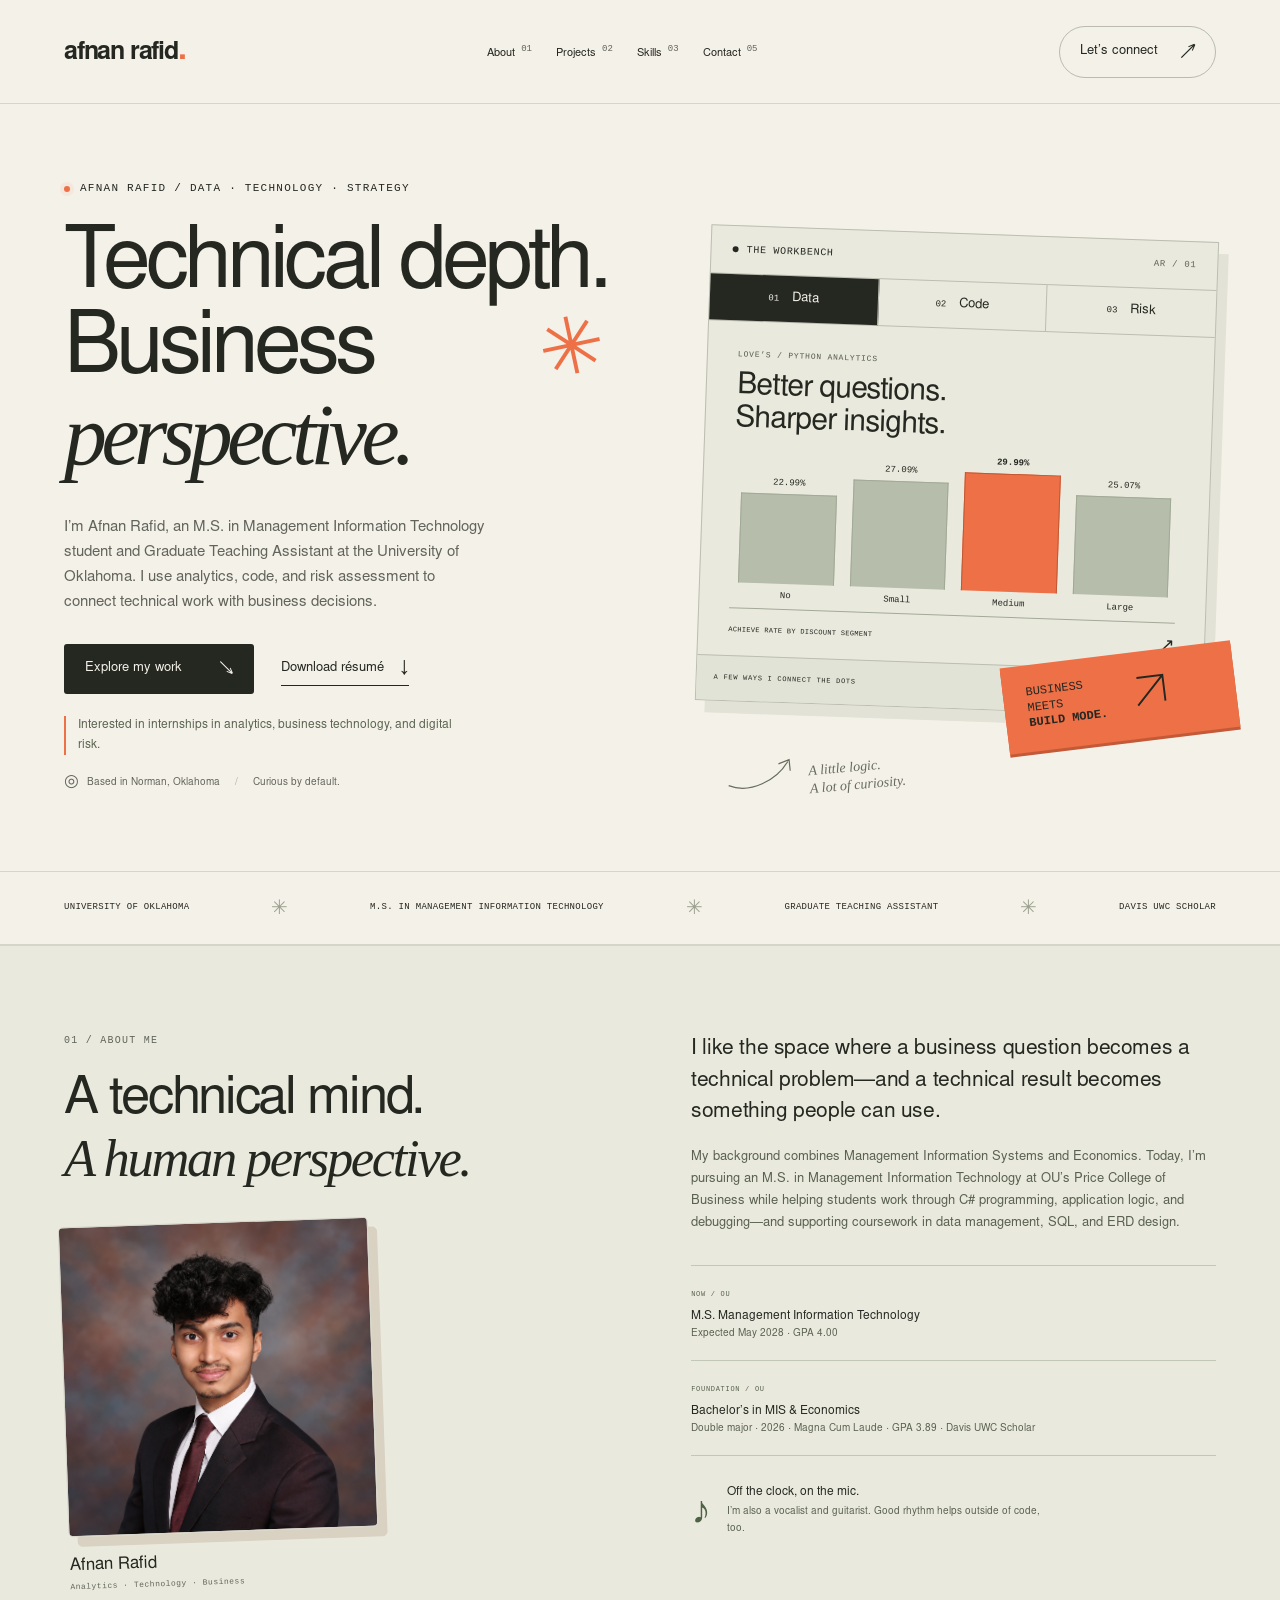
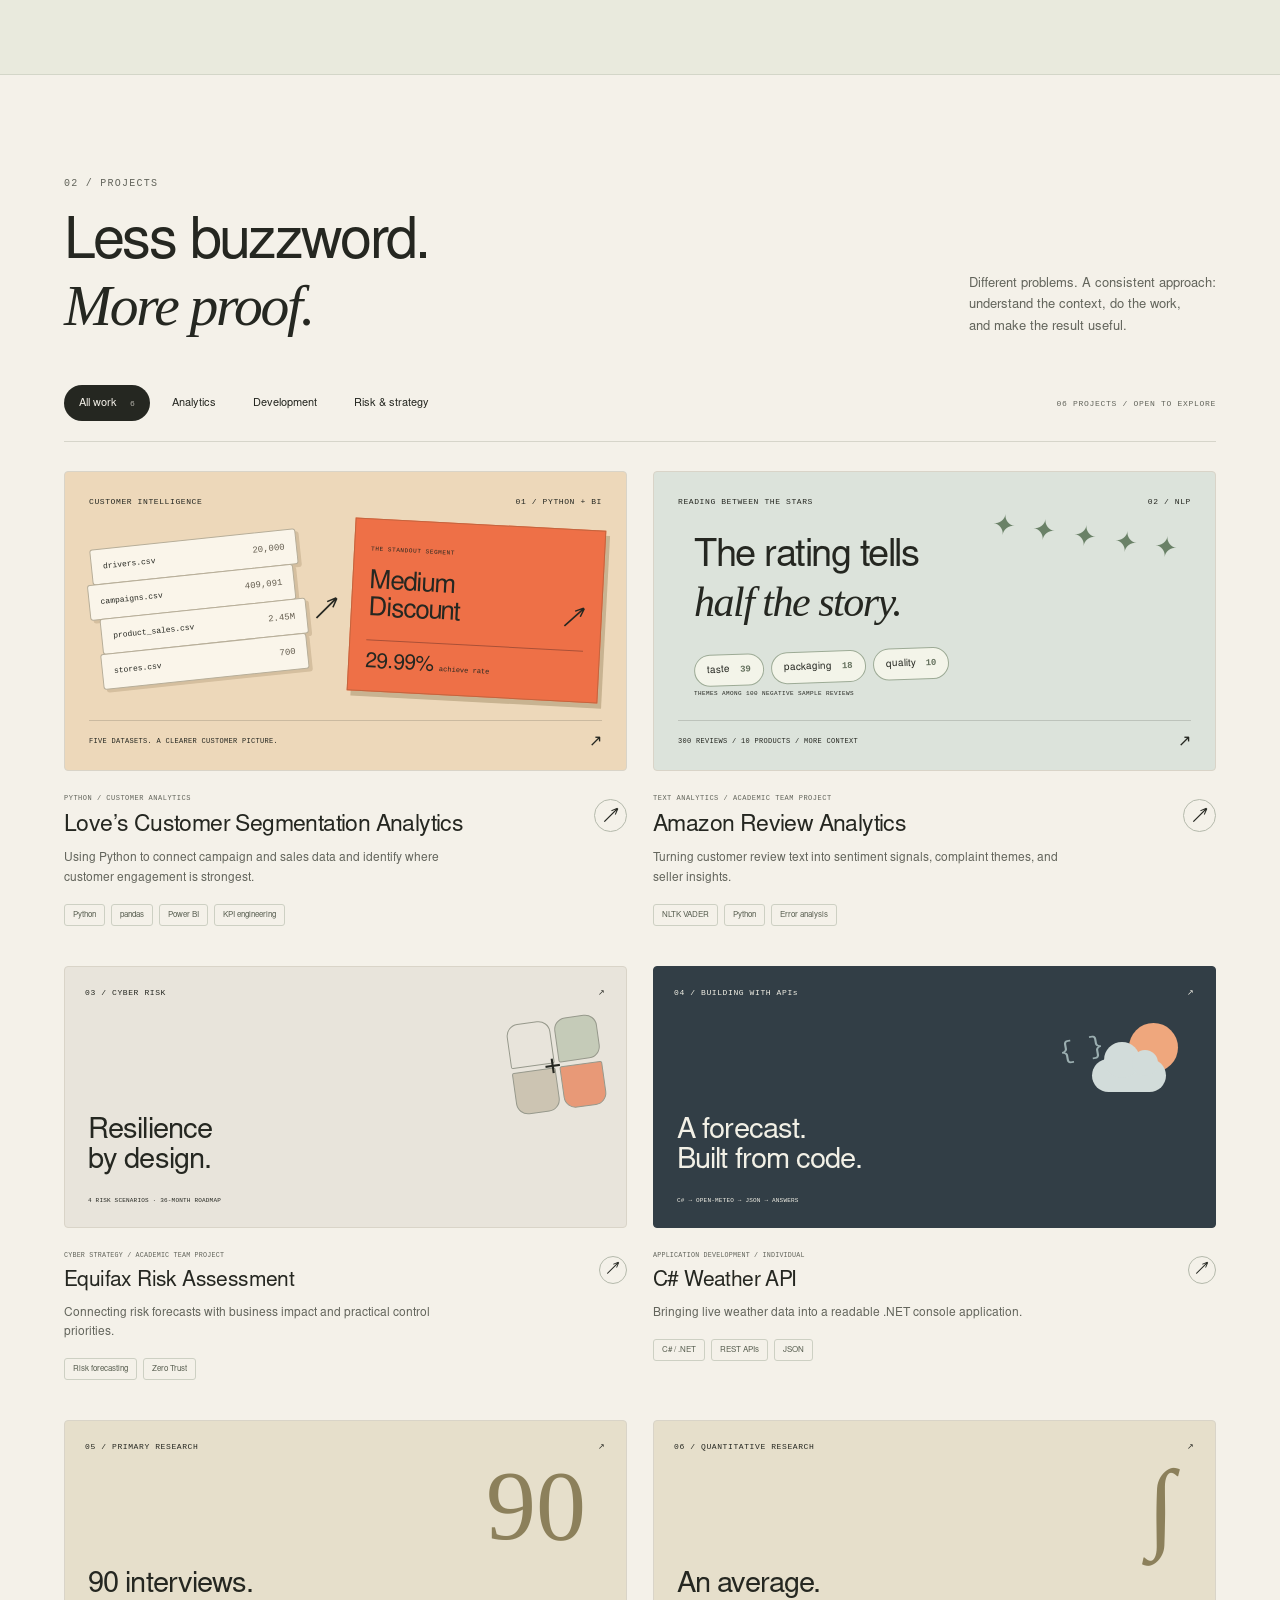
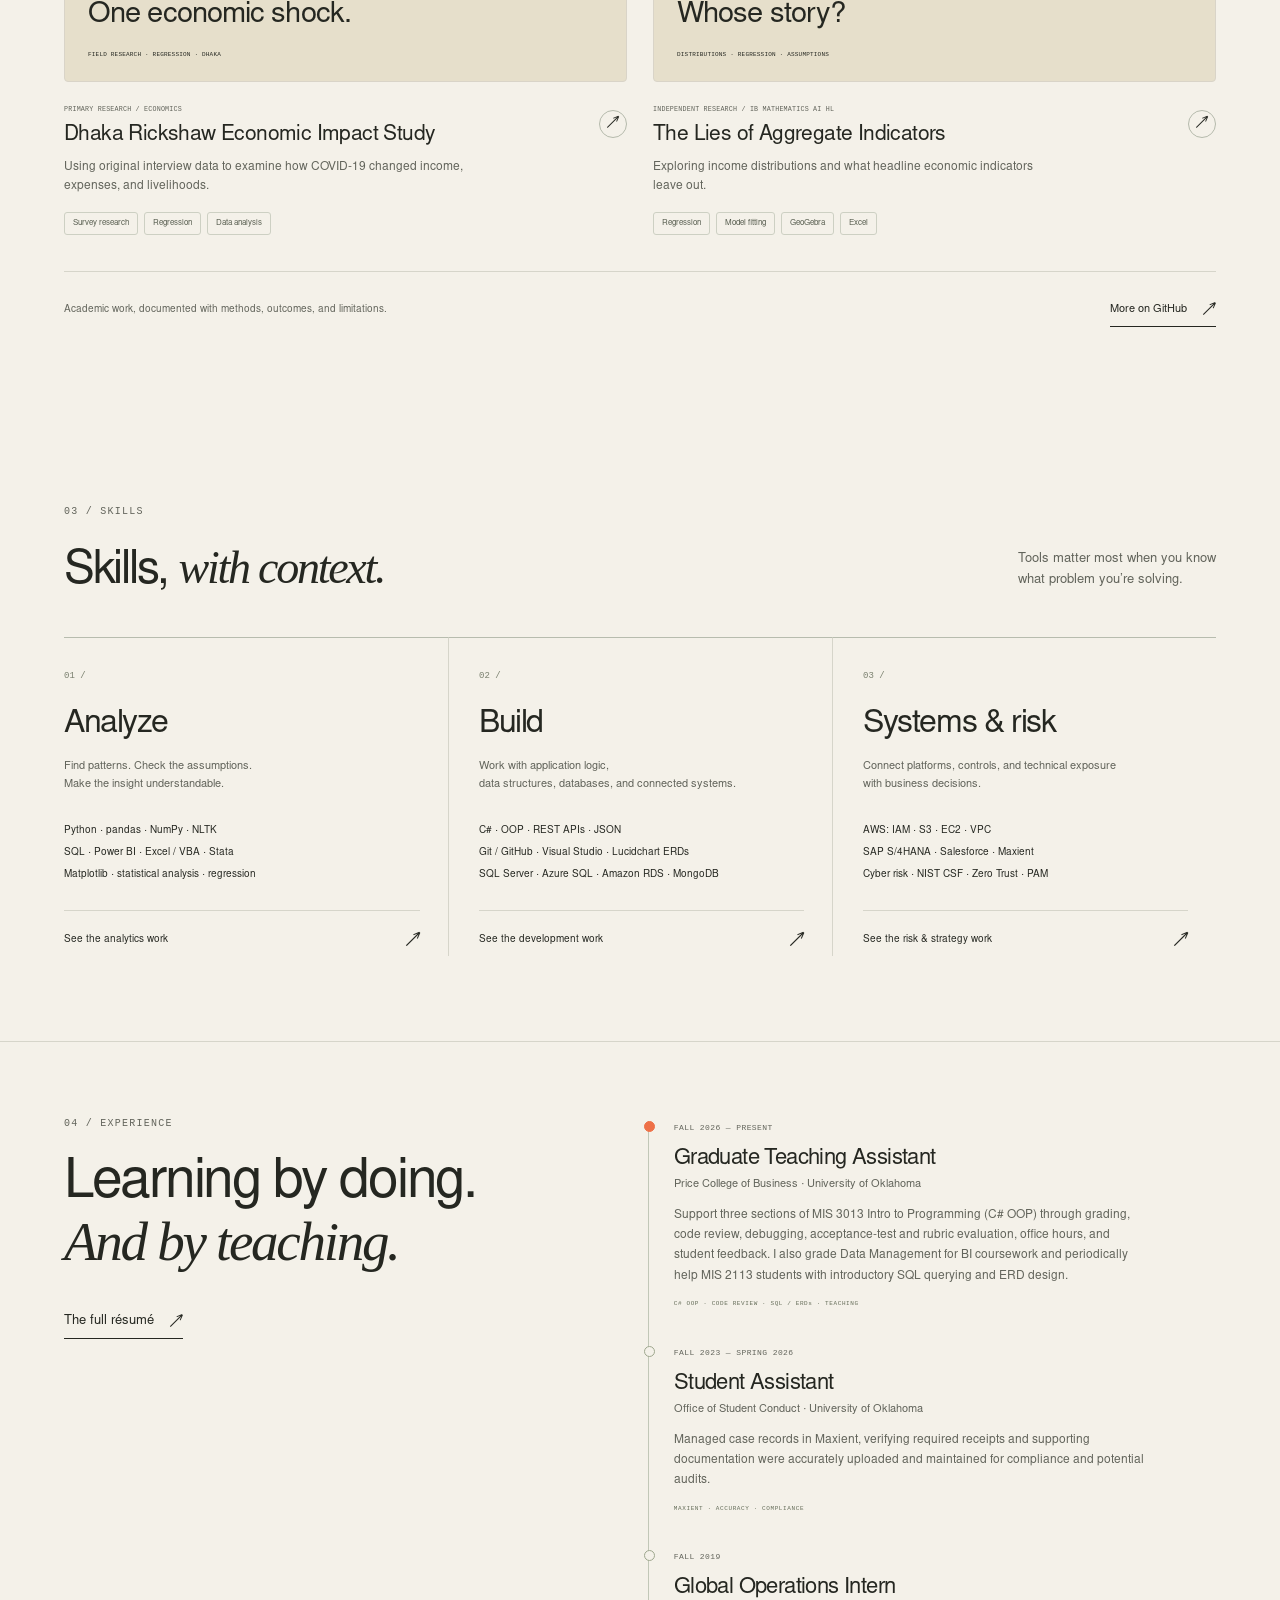
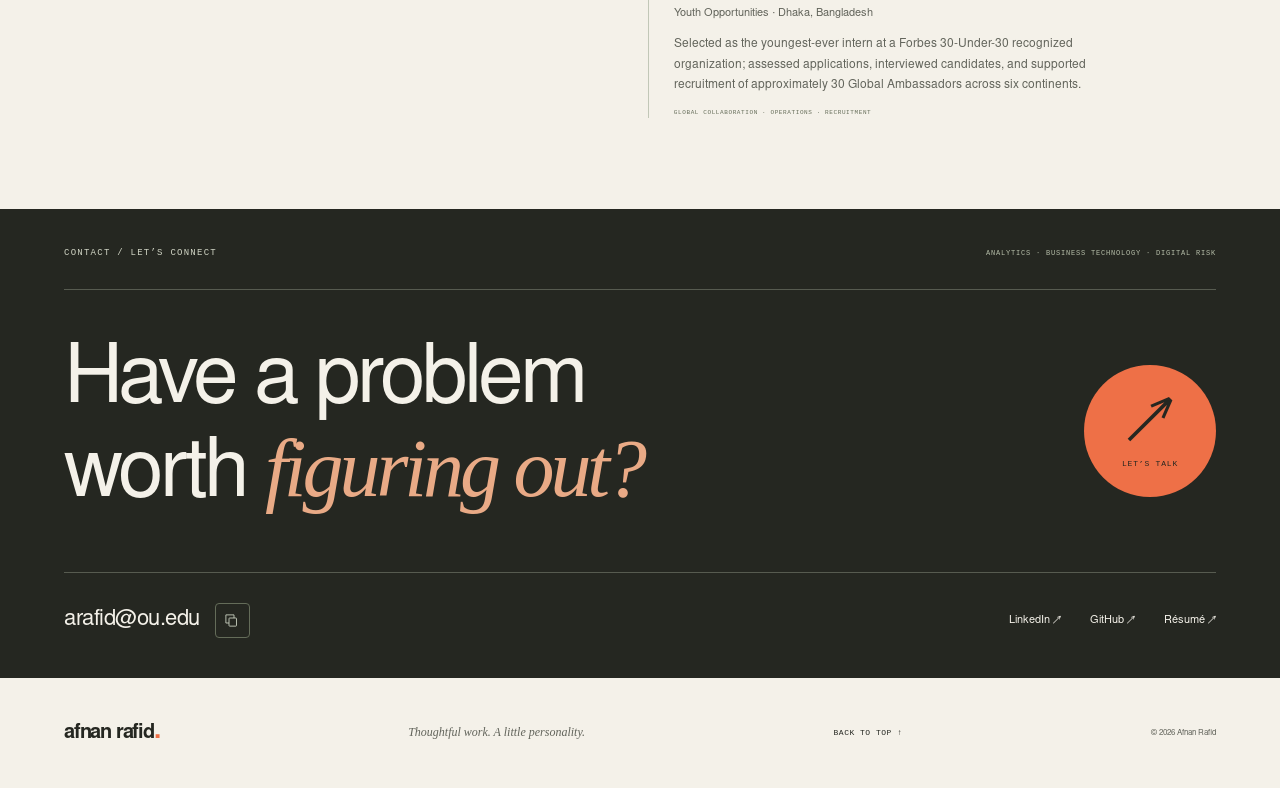
==== commit d07cb28e: "Sync homepage with latest general resume" ====
--- a/index.html
+++ b/index.html
@@ -6,13 +6,13 @@
   <meta name="theme-color" content="#f4f1e9">
   <meta name="google-site-verification" content="fd112a9ZL4CXR7MX3CX2tgeRee2JJpPlBYePg8ACsFY" />
   <title>Afnan Rafid | Data Analytics, Technology &amp; Digital Risk</title>
-  <meta name="description" content="Explore Afnan Rafid’s Python, SQL, C#, analytics, and cyber risk portfolio. OU graduate student and teaching assistant seeking technology and analytics internships.">
+  <meta name="description" content="Explore Afnan Rafid’s Python, SQL, Power BI, C#, database, cloud, analytics, and cyber risk portfolio. OU graduate student and teaching assistant seeking technology and analytics internships.">
   <meta name="robots" content="index,follow,max-image-preview:large">
   <meta name="author" content="Afnan Rafid">
   <link rel="canonical" href="https://arafid.github.io/">
   <meta property="og:site_name" content="Afnan Rafid">
   <meta property="og:title" content="Afnan Rafid | Data Analytics, Technology &amp; Digital Risk">
-  <meta property="og:description" content="Explore Afnan Rafid’s Python, SQL, C#, analytics, and cyber risk portfolio. OU graduate student and teaching assistant seeking technology and analytics internships.">
+  <meta property="og:description" content="Explore Afnan Rafid’s Python, SQL, Power BI, C#, database, cloud, analytics, and cyber risk portfolio. OU graduate student and teaching assistant seeking technology and analytics internships.">
   <meta property="og:type" content="website">
   <meta property="og:url" content="https://arafid.github.io/">
   <meta property="og:locale" content="en_US">
@@ -22,9 +22,9 @@
   <meta property="og:image:alt" content="Afnan Rafid — Data, technology, and business perspective">
   <meta name="twitter:card" content="summary_large_image">
   <meta name="twitter:title" content="Afnan Rafid | Data Analytics, Technology &amp; Digital Risk">
-  <meta name="twitter:description" content="Explore Afnan Rafid’s Python, SQL, C#, analytics, and cyber risk portfolio. OU graduate student and teaching assistant seeking technology and analytics internships.">
+  <meta name="twitter:description" content="Explore Afnan Rafid’s Python, SQL, Power BI, C#, database, cloud, analytics, and cyber risk portfolio. OU graduate student and teaching assistant seeking technology and analytics internships.">
   <meta name="twitter:image" content="https://arafid.github.io/assets/social-card.png">
-  <script type="application/ld+json">{"@context":"https://schema.org","@graph":[{"@type":"Person","@id":"https://arafid.github.io/#afnan-rafid","image":"https://arafid.github.io/assets/afnan-rafid-headshot.png","name":"Afnan Rafid","givenName":"Afnan","familyName":"Rafid","url":"https://arafid.github.io/","description":"Management Information Technology graduate student and Graduate Teaching Assistant at the University of Oklahoma, with project work in analytics, C# applications, cyber risk, and business strategy.","jobTitle":"Graduate Teaching Assistant","worksFor":{"@type":"CollegeOrUniversity","name":"University of Oklahoma"},"alumniOf":{"@type":"CollegeOrUniversity","name":"University of Oklahoma"},"sameAs":["https://www.linkedin.com/in/arafid/","https://github.com/arafid"],"knowsAbout":["Python","SQL","C#","Data analytics","Natural language processing","Cyber risk assessment","Business strategy"]},{"@type":"WebSite","@id":"https://arafid.github.io/#website","name":"Afnan Rafid","url":"https://arafid.github.io/","inLanguage":"en-US","publisher":{"@id":"https://arafid.github.io/#afnan-rafid"}},{"@type":"ProfilePage","@id":"https://arafid.github.io/#webpage","url":"https://arafid.github.io/","name":"Afnan Rafid | Data Analytics, Technology & Digital Risk","description":"Explore Afnan Rafid’s Python, SQL, C#, analytics, and cyber risk portfolio. OU graduate student and teaching assistant seeking technology and analytics internships.","dateCreated":"2026-10-17T12:07:02Z","dateModified":"2026-10-20T20:11:45Z","mainEntity":{"@id":"https://arafid.github.io/#afnan-rafid"},"isPartOf":{"@id":"https://arafid.github.io/#website"},"inLanguage":"en-US"}]}</script>
+  <script type="application/ld+json">{"@context":"https://schema.org","@graph":[{"@type":"Person","@id":"https://arafid.github.io/#afnan-rafid","image":"https://arafid.github.io/assets/afnan-rafid-headshot.png","name":"Afnan Rafid","givenName":"Afnan","familyName":"Rafid","url":"https://arafid.github.io/","description":"Management Information Technology graduate student and Graduate Teaching Assistant at the University of Oklahoma, with project work in data analytics, business intelligence, C# applications, databases, cloud, cyber risk, and business strategy.","jobTitle":"Graduate Teaching Assistant","worksFor":{"@type":"CollegeOrUniversity","name":"University of Oklahoma"},"alumniOf":{"@type":"CollegeOrUniversity","name":"University of Oklahoma"},"sameAs":["https://www.linkedin.com/in/arafid/","https://github.com/arafid"],"knowsAbout":["Python","SQL","Power BI","C#","Data analytics","Business intelligence","Database systems","AWS","Natural language processing","Cyber risk assessment","Business strategy"]},{"@type":"WebSite","@id":"https://arafid.github.io/#website","name":"Afnan Rafid","url":"https://arafid.github.io/","inLanguage":"en-US","publisher":{"@id":"https://arafid.github.io/#afnan-rafid"}},{"@type":"ProfilePage","@id":"https://arafid.github.io/#webpage","url":"https://arafid.github.io/","name":"Afnan Rafid | Data Analytics, Technology & Digital Risk","description":"Explore Afnan Rafid’s Python, SQL, Power BI, C#, database, cloud, analytics, and cyber risk portfolio. OU graduate student and teaching assistant seeking technology and analytics internships.","dateCreated":"2026-10-17T12:07:02Z","dateModified":"2026-10-26T22:45:00-05:00","mainEntity":{"@id":"https://arafid.github.io/#afnan-rafid"},"isPartOf":{"@id":"https://arafid.github.io/#website"},"inLanguage":"en-US"}]}</script>
   <link rel="icon" href="/assets/favicon.svg" type="image/svg+xml">
   <link rel="stylesheet" href="/styles.css">
   <script type="module" src="/app.js"></script>
@@ -103,7 +103,7 @@
 
     <section id="about" class="about-section" aria-labelledby="about-title"><div class="section-wrap about-layout">
       <div class="about-lead"><p class="eyebrow section-index">01 / ABOUT ME</p><h2 id="about-title">A technical mind.<br><em>A human perspective.</em></h2><figure class="profile-portrait"><img src="/assets/afnan-rafid-headshot.png" width="1254" height="1254" alt="Portrait of Afnan Rafid wearing a dark suit and burgundy tie" loading="lazy" decoding="async"><figcaption>Afnan Rafid <span>Analytics · Technology · Business</span></figcaption></figure><div class="about-stamp" aria-hidden="true"><span>ASK WHY.</span><b>✳</b><span>THEN BUILD.</span></div></div>
-      <div class="about-copy"><p class="large-copy">I like the space where a business question becomes a technical problem—and a technical result becomes something people can use.</p><p>My background combines Management Information Systems and Economics. Today, I’m pursuing an M.S. in Management Information Technology at OU’s Price College of Business while helping students work through C# programming, application logic, and debugging.</p><div class="education-notes"><div><span class="mono">NOW / OU</span><strong>M.S. Management Information Technology</strong><p>Expected May 2028 · GPA 4.00</p></div><div><span class="mono">FOUNDATION / OU</span><strong>Bachelor’s in MIS & Economics</strong><p>Double major · 2026 · Davis UWC Scholar</p></div></div><div class="human-note"><span class="music-icon" aria-hidden="true">♪</span><div><strong>Off the clock, on the mic.</strong><p>I’m also a vocalist and guitarist. Good rhythm helps outside of code, too.</p></div></div></div>
+      <div class="about-copy"><p class="large-copy">I like the space where a business question becomes a technical problem—and a technical result becomes something people can use.</p><p>My background combines Management Information Systems and Economics. Today, I’m pursuing an M.S. in Management Information Technology at OU’s Price College of Business while helping students work through C# programming, application logic, and debugging—and supporting coursework in data management, SQL, and ERD design.</p><div class="education-notes"><div><span class="mono">NOW / OU</span><strong>M.S. Management Information Technology</strong><p>Expected May 2028 · GPA 4.00</p></div><div><span class="mono">FOUNDATION / OU</span><strong>Bachelor’s in MIS &amp; Economics</strong><p>Double major · 2026 · Magna Cum Laude · GPA 3.89 · Davis UWC Scholar</p></div></div><div class="human-note"><span class="music-icon" aria-hidden="true">♪</span><div><strong>Off the clock, on the mic.</strong><p>I’m also a vocalist and guitarist. Good rhythm helps outside of code, too.</p></div></div></div>
     </div></section>
 
     <section id="work" class="work-section section-wrap" aria-labelledby="work-title">
@@ -112,8 +112,8 @@
       <div class="project-grid">
         <article class="project-card project-large" data-category="analytics">
           <a class="project-open" href="/projects/loves-customer-segmentation/" data-project="loves" aria-label="Read the Love’s customer segmentation case study">
-            <div class="project-art art-loves"><div class="art-topline"><span>CUSTOMER INTELLIGENCE</span><span>01 / PYTHON</span></div><div class="loves-art-body"><div class="dataset-stack"><span>drivers.csv <b>20,000</b></span><span>campaigns.csv <b>409,091</b></span><span>product_sales.csv <b>2.45M</b></span><span>stores.csv <b>700</b></span></div><div class="art-connection" aria-hidden="true">↗</div><div class="insight-note"><small>THE STANDOUT SEGMENT</small><strong>Medium<br>Discount<span>↗</span></strong><span class="insight-number">29.99% <small>achieve rate</small></span></div></div><div class="art-bottomline"><span>FIVE DATASETS. A CLEARER CUSTOMER PICTURE.</span><span aria-hidden="true">↗</span></div></div>
-            <div class="project-info"><div><p class="project-type">ANALYTICS / CASE COMPETITION</p><h3>Love’s Customer Segmentation</h3><p>Connecting campaign and sales data to find where customer engagement is strongest.</p><div class="tags"><span>Python</span><span>pandas</span><span>KPI engineering</span></div></div><span class="project-arrow" aria-hidden="true">↗</span></div>
+            <div class="project-art art-loves"><div class="art-topline"><span>CUSTOMER INTELLIGENCE</span><span>01 / PYTHON + BI</span></div><div class="loves-art-body"><div class="dataset-stack"><span>drivers.csv <b>20,000</b></span><span>campaigns.csv <b>409,091</b></span><span>product_sales.csv <b>2.45M</b></span><span>stores.csv <b>700</b></span></div><div class="art-connection" aria-hidden="true">↗</div><div class="insight-note"><small>THE STANDOUT SEGMENT</small><strong>Medium<br>Discount<span>↗</span></strong><span class="insight-number">29.99% <small>achieve rate</small></span></div></div><div class="art-bottomline"><span>FIVE DATASETS. A CLEARER CUSTOMER PICTURE.</span><span aria-hidden="true">↗</span></div></div>
+            <div class="project-info"><div><p class="project-type">ANALYTICS / CASE COMPETITION</p><h3>Love’s Customer Segmentation</h3><p>Connecting campaign and sales data to find where customer engagement is strongest.</p><div class="tags"><span>Python</span><span>pandas</span><span>Power BI</span><span>KPI engineering</span></div></div><span class="project-arrow" aria-hidden="true">↗</span></div>
           </a>
         </article>
         <article class="project-card project-large" data-category="analytics">
@@ -131,14 +131,14 @@
         <article class="project-card project-small" data-category="strategy">
           <a class="project-open" href="/projects/paypal-strategic-analysis/" data-project="paypal" aria-label="Read the PayPal strategic analysis case study"><div class="project-art art-paypal"><div class="art-topline"><span>05 / FINTECH STRATEGY</span><span>↗</span></div><div class="paypal-art-icon" aria-hidden="true"><span>↗</span><i></i><i></i></div><div class="small-art-title">Scale is an asset.<br>What comes next?</div><span class="small-art-note">COMPETITION · CAPABILITIES · GROWTH</span></div><div class="project-info"><div><p class="project-type">BUSINESS STRATEGY / TEAM CAPSTONE</p><h3>PayPal Strategic Analysis</h3><p>Evaluating competitive advantage and growth options in digital payments.</p><div class="tags"><span>SWOT / VRIN</span><span>Five Forces</span></div></div><span class="project-arrow" aria-hidden="true">↗</span></div></a>
         </article>
-        <article class="project-card project-small" data-category="analytics"><a class="project-open" href="/projects/aggregate-indicators/" data-project="math" aria-label="Read The Lies of Aggregate Indicators case study"><div class="project-art art-math"><div class="art-topline"><span>06 / QUANTITATIVE RESEARCH</span><span>↗</span></div><div class="math-symbol" aria-hidden="true">∫</div><div class="small-art-title">An average.<br>Whose story?</div><span class="small-art-note">DISTRIBUTIONS · REGRESSION · ASSUMPTIONS</span></div><div class="project-info"><div><p class="project-type">INDEPENDENT RESEARCH / IB MATHEMATICS AI HL</p><h3>The Lies of Aggregate Indicators</h3><p>Exploring income distributions and what headline economic indicators leave out.</p><div class="tags"><span>Regression</span><span>Probability</span><span>GeoGebra</span></div></div><span class="project-arrow" aria-hidden="true">↗</span></div></a></article>
+        <article class="project-card project-small" data-category="analytics"><a class="project-open" href="/projects/aggregate-indicators/" data-project="math" aria-label="Read The Lies of Aggregate Indicators case study"><div class="project-art art-math"><div class="art-topline"><span>06 / QUANTITATIVE RESEARCH</span><span>↗</span></div><div class="math-symbol" aria-hidden="true">∫</div><div class="small-art-title">An average.<br>Whose story?</div><span class="small-art-note">DISTRIBUTIONS · REGRESSION · ASSUMPTIONS</span></div><div class="project-info"><div><p class="project-type">INDEPENDENT RESEARCH / IB MATHEMATICS AI HL</p><h3>The Lies of Aggregate Indicators</h3><p>Exploring income distributions and what headline economic indicators leave out.</p><div class="tags"><span>Regression</span><span>Model fitting</span><span>GeoGebra</span><span>Excel</span></div></div><span class="project-arrow" aria-hidden="true">↗</span></div></a></article>
       </div>
       <div class="work-footer"><p>Academic work, documented with methods, outcomes, and limitations.</p><a class="text-link" href="https://github.com/arafid" target="_blank" rel="noopener noreferrer">More on GitHub <span aria-hidden="true">↗</span></a></div>
     </section>
 
-    <section id="skills" class="toolbox-section section-wrap" aria-labelledby="toolbox-title"><div class="section-heading compact-heading"><div><p class="eyebrow section-index">03 / SKILLS</p><h2 id="toolbox-title">Skills, <em>with context.</em></h2></div><p class="section-intro">Tools matter most when you know<br>what problem you’re solving.</p></div><div class="toolbox-grid"><div class="toolbox-group"><span class="toolbox-number">01 /</span><h3>Analyze</h3><p>Find patterns. Check the assumptions.<br>Make the insight understandable.</p><ul><li>Python · pandas · NumPy</li><li>SQL · Excel / VBA · Power BI</li><li>NLTK · Matplotlib · Stata</li></ul><a href="#work" class="toolbox-link" data-focus-filter="analytics">See the analytics work <span>↗</span></a></div><div class="toolbox-group"><span class="toolbox-number">02 /</span><h3>Build</h3><p>Work with application logic,<br>data structures, and connected systems.</p><ul><li>C# · Object-oriented programming</li><li>REST APIs · JSON · Git / GitHub</li><li>SQL Server · Azure SQL · MongoDB</li></ul><a href="#work" class="toolbox-link" data-focus-filter="development">See the development work <span>↗</span></a></div><div class="toolbox-group"><span class="toolbox-number">03 /</span><h3>Assess</h3><p>Connect technical exposure<br>with business decisions and controls.</p><ul><li>Cyber risk · NIST CSF · Zero Trust</li><li>PAM · Third-party risk · AI governance</li><li>AWS foundations: IAM · S3 · EC2 · VPC</li></ul><a href="#work" class="toolbox-link" data-focus-filter="strategy">See the risk & strategy work <span>↗</span></a></div></div></section>
+    <section id="skills" class="toolbox-section section-wrap" aria-labelledby="toolbox-title"><div class="section-heading compact-heading"><div><p class="eyebrow section-index">03 / SKILLS</p><h2 id="toolbox-title">Skills, <em>with context.</em></h2></div><p class="section-intro">Tools matter most when you know<br>what problem you’re solving.</p></div><div class="toolbox-grid"><div class="toolbox-group"><span class="toolbox-number">01 /</span><h3>Analyze</h3><p>Find patterns. Check the assumptions.<br>Make the insight understandable.</p><ul><li>Python · pandas · NumPy · NLTK</li><li>SQL · Power BI · Excel / VBA · Stata</li><li>Matplotlib · statistical analysis · regression</li></ul><a href="#work" class="toolbox-link" data-focus-filter="analytics">See the analytics work <span>↗</span></a></div><div class="toolbox-group"><span class="toolbox-number">02 /</span><h3>Build</h3><p>Work with application logic,<br>data structures, databases, and connected systems.</p><ul><li>C# · OOP · REST APIs · JSON</li><li>Git / GitHub · Visual Studio · Lucidchart ERDs</li><li>SQL Server · Azure SQL · Amazon RDS · MongoDB</li></ul><a href="#work" class="toolbox-link" data-focus-filter="development">See the development work <span>↗</span></a></div><div class="toolbox-group"><span class="toolbox-number">03 /</span><h3>Systems &amp; risk</h3><p>Connect platforms, controls, and technical exposure<br>with business decisions.</p><ul><li>AWS: IAM · S3 · EC2 · VPC</li><li>SAP S/4HANA · Salesforce · Maxient</li><li>Cyber risk · NIST CSF · Zero Trust · PAM</li></ul><a href="#work" class="toolbox-link" data-focus-filter="strategy">See the risk & strategy work <span>↗</span></a></div></div></section>
 
-    <section id="experience" class="experience-section section-wrap" aria-labelledby="experience-title"><div class="experience-heading"><p class="eyebrow section-index">04 / EXPERIENCE</p><h2 id="experience-title">Learning by doing.<br><em>And by teaching.</em></h2><a class="text-link" href="/resume/">The full résumé <span aria-hidden="true">↗</span></a></div><div class="timeline"><article class="timeline-item current"><span class="timeline-date">FALL 2026 — PRESENT</span><h3>Graduate Teaching Assistant</h3><span class="timeline-org">Price College of Business · University of Oklahoma</span><p>Support C# object-oriented programming through code review, debugging guidance, grading, and office hours. Evaluate application behavior against rubric and acceptance-test requirements.</p><span class="timeline-tag">CODE REVIEW · PROBLEM SOLVING · COMMUNICATION</span></article><article class="timeline-item"><span class="timeline-date">FALL 2023 — SPRING 2026</span><h3>Student Assistant</h3><span class="timeline-org">Office of Student Conduct · University of Oklahoma</span><p>Worked with Maxient case-management software to maintain sensitive records and support documentation, record accuracy, and confidential administrative work.</p><span class="timeline-tag">ENTERPRISE SYSTEMS · ACCURACY · CONFIDENTIALITY</span></article><article class="timeline-item"><span class="timeline-date">FALL 2019</span><h3>Global Operations Intern</h3><span class="timeline-org">Youth Opportunities · Dhaka, Bangladesh</span><p>Assessed applications, interviewed candidates, and supported recruitment of approximately 30 Global Ambassadors across six continents.</p><span class="timeline-tag">GLOBAL COLLABORATION · OPERATIONS · RECRUITMENT</span></article></div></section>
+    <section id="experience" class="experience-section section-wrap" aria-labelledby="experience-title"><div class="experience-heading"><p class="eyebrow section-index">04 / EXPERIENCE</p><h2 id="experience-title">Learning by doing.<br><em>And by teaching.</em></h2><a class="text-link" href="/resume/">The full résumé <span aria-hidden="true">↗</span></a></div><div class="timeline"><article class="timeline-item current"><span class="timeline-date">FALL 2026 — PRESENT</span><h3>Graduate Teaching Assistant</h3><span class="timeline-org">Price College of Business · University of Oklahoma</span><p>Support three sections of MIS 3013 Intro to Programming (C# OOP) through grading, code review, debugging, acceptance-test and rubric evaluation, office hours, and student feedback. I also grade Data Management for BI coursework and periodically help MIS 2113 students with introductory SQL querying and ERD design.</p><span class="timeline-tag">C# OOP · CODE REVIEW · SQL / ERDs · TEACHING</span></article><article class="timeline-item"><span class="timeline-date">FALL 2023 — SPRING 2026</span><h3>Student Assistant</h3><span class="timeline-org">Office of Student Conduct · University of Oklahoma</span><p>Managed case records in Maxient, verifying required receipts and supporting documentation were accurately uploaded and maintained for compliance and potential audits.</p><span class="timeline-tag">MAXIENT · ACCURACY · COMPLIANCE</span></article><article class="timeline-item"><span class="timeline-date">FALL 2019</span><h3>Global Operations Intern</h3><span class="timeline-org">Youth Opportunities · Dhaka, Bangladesh</span><p>Selected as the youngest-ever intern at a Forbes 30-Under-30 recognized organization; assessed applications, interviewed candidates, and supported recruitment of approximately 30 Global Ambassadors across six continents.</p><span class="timeline-tag">GLOBAL COLLABORATION · OPERATIONS · RECRUITMENT</span></article></div></section>
 
     <section id="contact" class="contact-section" aria-labelledby="contact-title"><div class="section-wrap"><div class="contact-top"><p class="eyebrow">CONTACT / LET’S CONNECT</p><span>ANALYTICS · BUSINESS TECHNOLOGY · DIGITAL RISK</span></div><div class="contact-main"><h2 id="contact-title">Have a problem<br>worth <em>figuring out?</em></h2><a class="contact-round" href="mailto:arafid@ou.edu" aria-label="Email Afnan Rafid"><span aria-hidden="true">↗</span><small>LET’S TALK</small></a></div><div class="contact-bottom"><div class="email-group"><a class="email-link" href="mailto:arafid@ou.edu">arafid@ou.edu</a><button class="copy-email" aria-label="Copy email address" title="Copy email address"><svg viewBox="0 0 24 24" fill="none" aria-hidden="true"><rect x="8" y="8" width="12" height="13" rx="1"/><path d="M16 8V3H3v13h5"/></svg></button><span id="copy-feedback" aria-live="polite"></span></div><div class="social-links"><a href="https://www.linkedin.com/in/arafid/" target="_blank" rel="noopener noreferrer">LinkedIn ↗</a><a href="https://github.com/arafid" target="_blank" rel="noopener noreferrer">GitHub ↗</a><a href="/resume/">Résumé ↗</a></div></div></div></section>
   </main>
@@ -147,4 +147,4 @@
   <dialog id="project-dialog" class="project-dialog" aria-labelledby="dialog-title"><div class="dialog-top"><span class="mono">PROJECT NOTES / AFNAN RAFID</span><button class="dialog-close" aria-label="Close project details">×</button></div><div id="dialog-body"></div></dialog>
   <noscript><div class="noscript-note">For project details without JavaScript, visit <a href="https://github.com/arafid">my GitHub profile</a>. The résumé and contact links work here too.</div></noscript>
 </body>
-</html>
+</html>
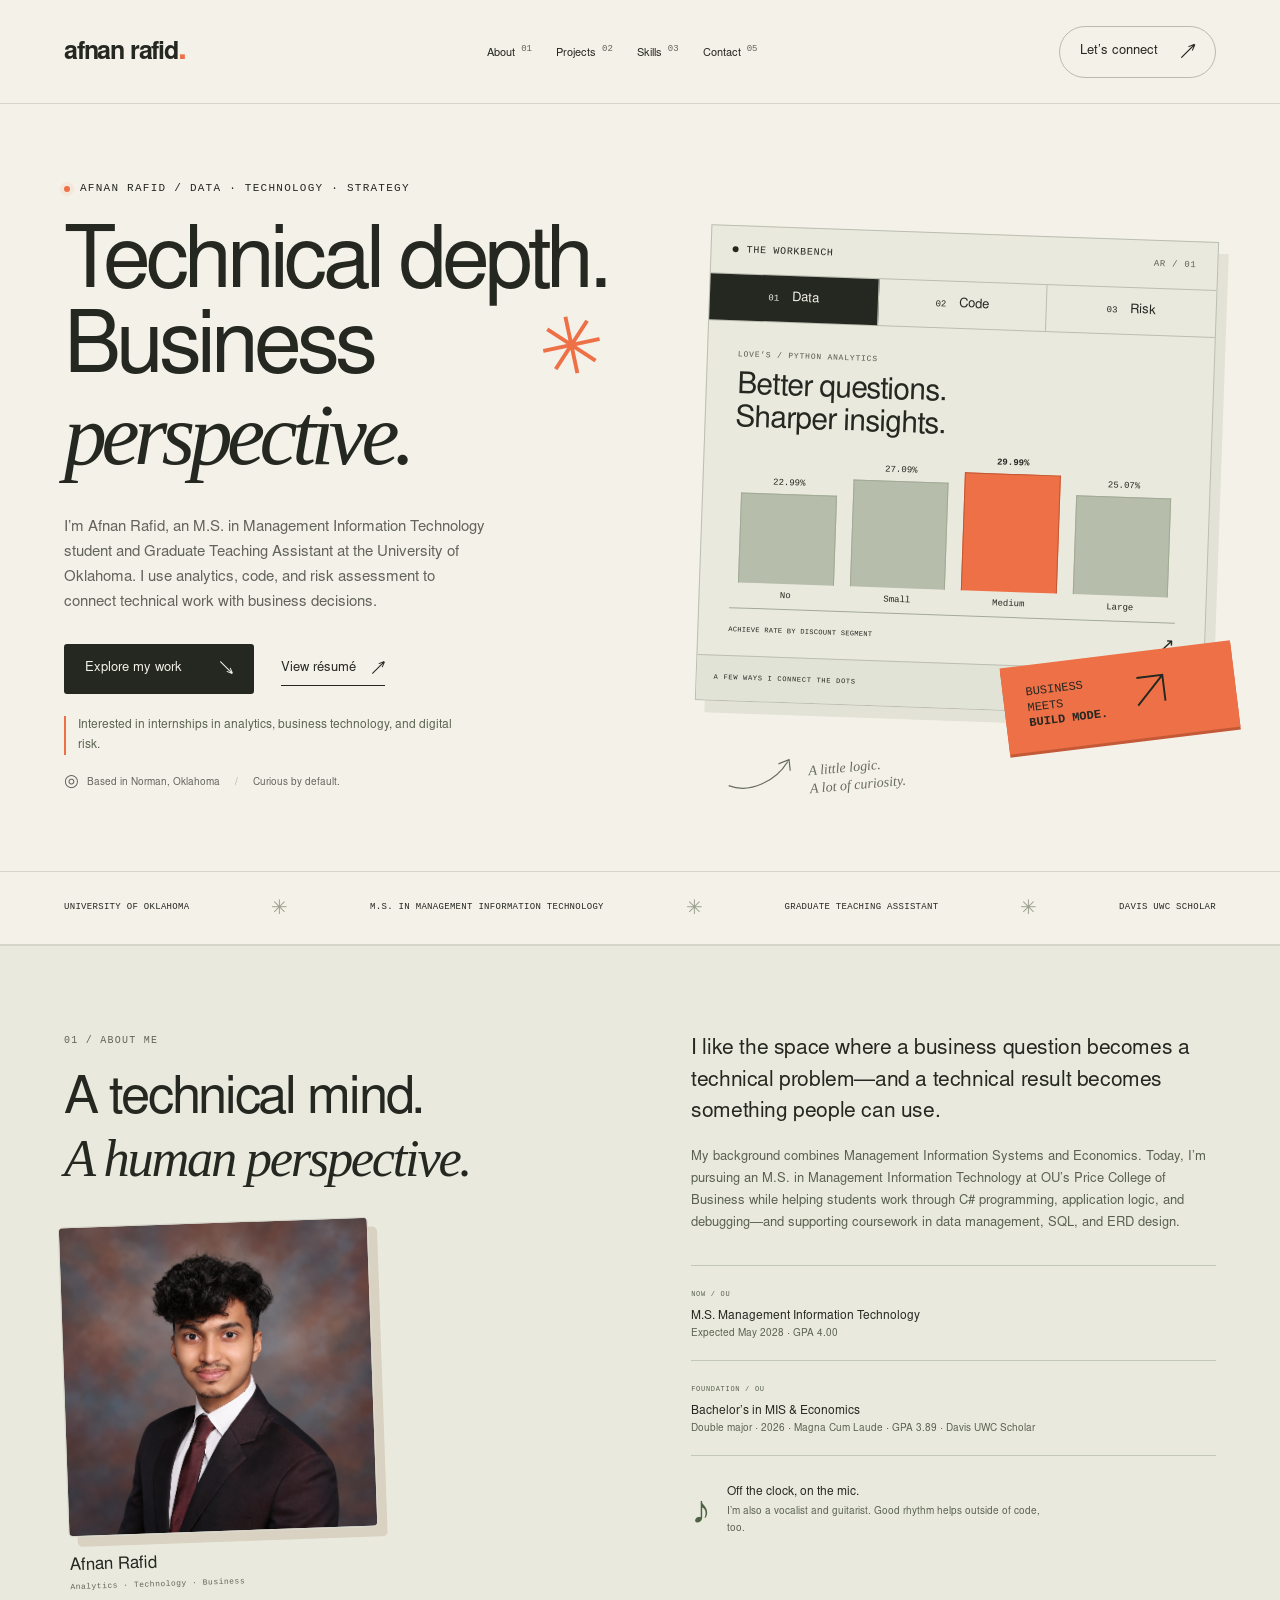
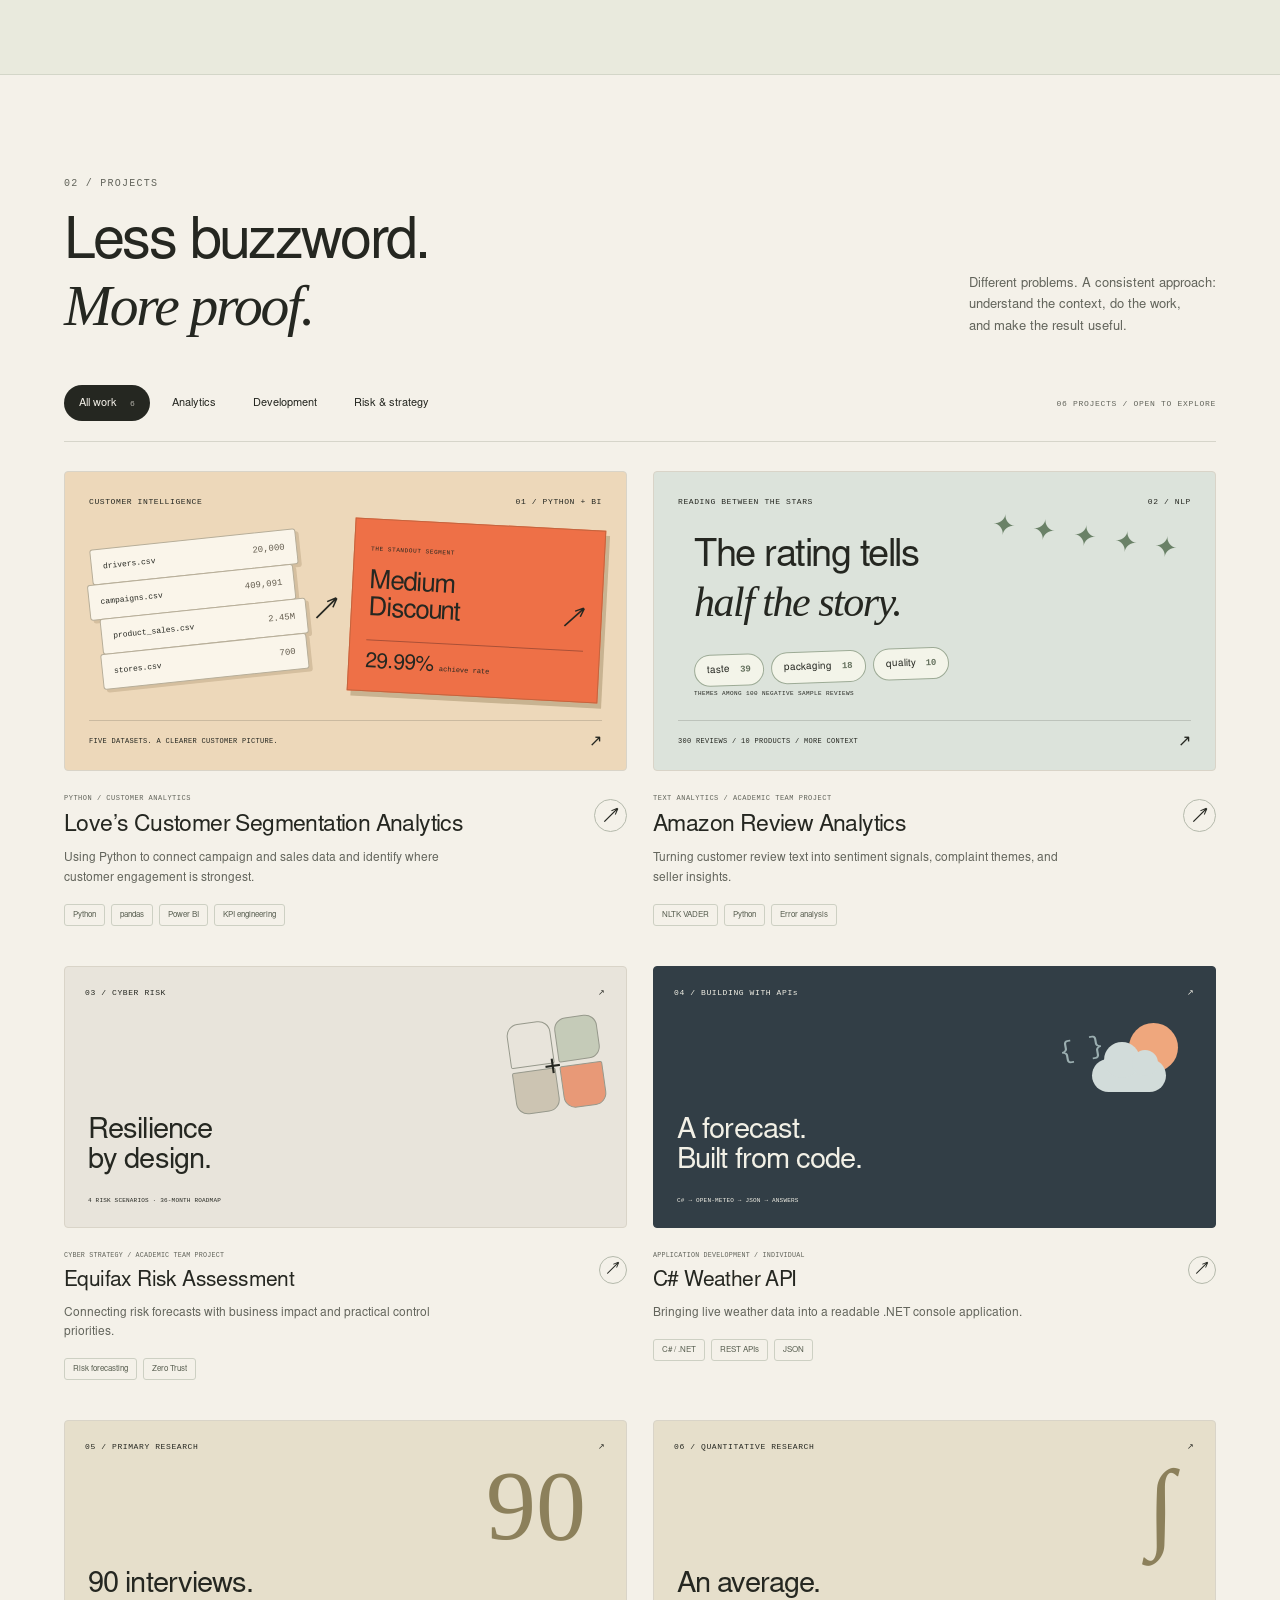
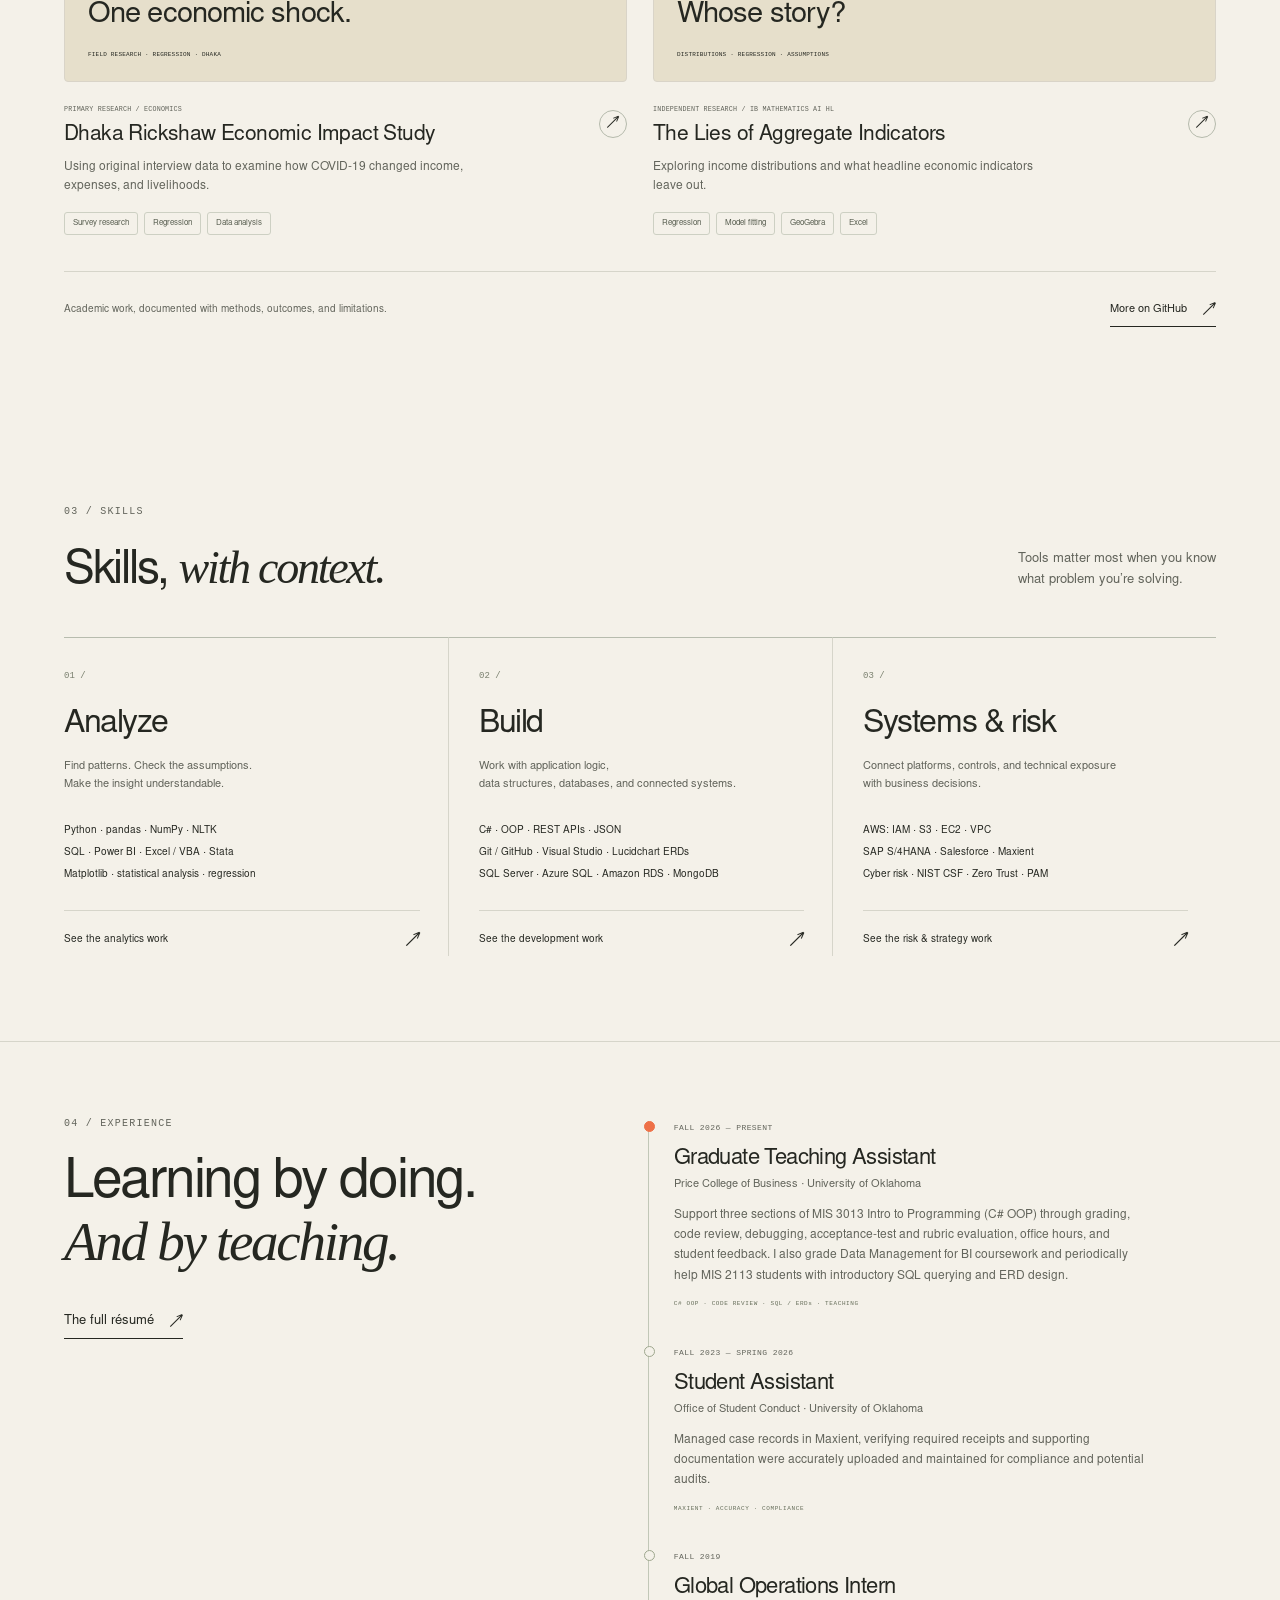
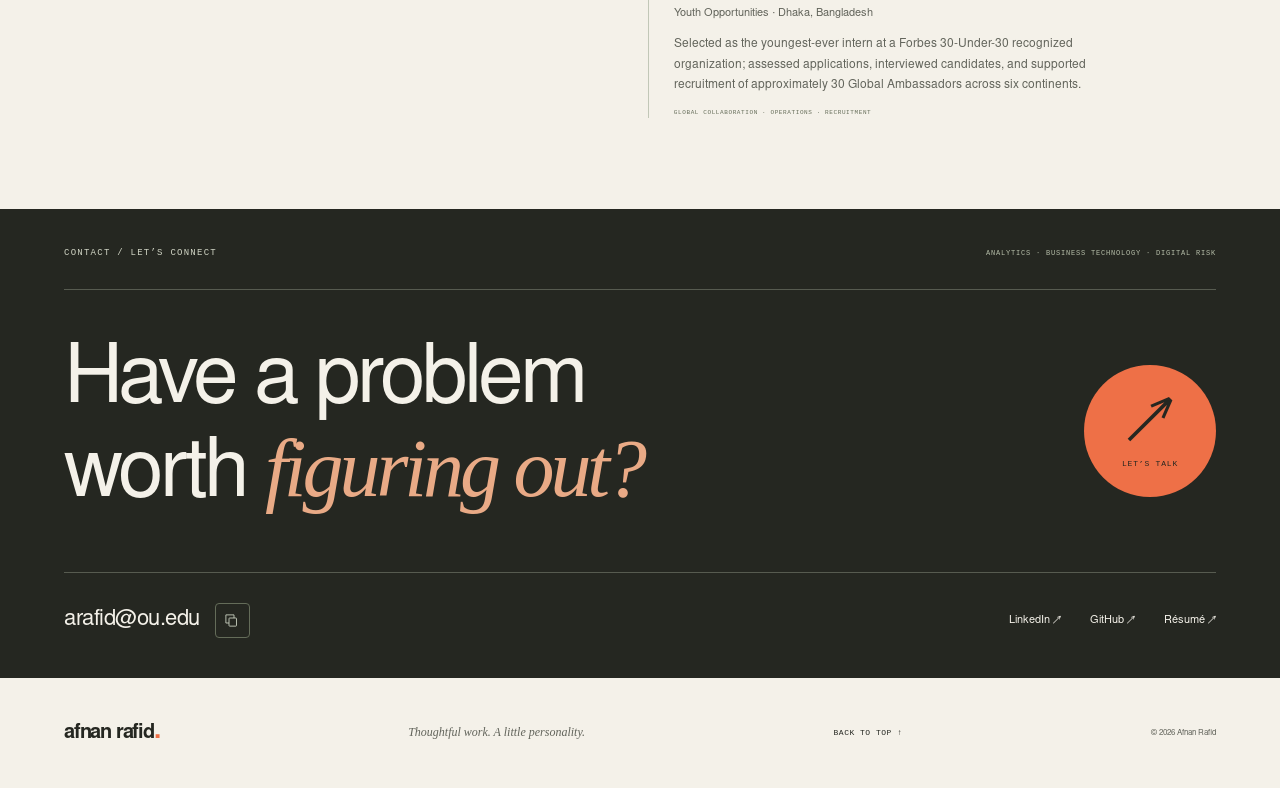
==== commit be8d4d72: "Route resume links to current online resume" ====
--- a/index.html
+++ b/index.html
@@ -52,7 +52,7 @@
         <p class="eyebrow"><span class="status-dot" aria-hidden="true"></span> AFNAN RAFID / DATA · TECHNOLOGY · STRATEGY</p>
         <h1 id="hero-title">Technical depth.<br>Business<br><em>perspective.</em><span class="title-spark" aria-hidden="true">✳</span></h1>
         <p class="hero-description">I’m Afnan Rafid, an M.S. in Management Information Technology student and Graduate Teaching Assistant at the University of Oklahoma. I use analytics, code, and risk assessment to connect technical work with business decisions.</p>
-        <div class="hero-actions"><a class="button button-dark" href="#work">Explore my work <span aria-hidden="true">↘</span></a><a class="text-link" href="/assets/Afnan_Rafid_Resume.pdf" download>Download résumé <span aria-hidden="true">↓</span></a></div>
+        <div class="hero-actions"><a class="button button-dark" href="#work">Explore my work <span aria-hidden="true">↘</span></a><a class="text-link" href="/resume/">View résumé <span aria-hidden="true">↗</span></a></div>
         <p class="opportunity-note">Interested in internships in analytics, business technology, and digital risk.</p>
         <div class="hero-footnote"><span class="location-mark" aria-hidden="true">◎</span> Based in Norman, Oklahoma <span class="footnote-divider">/</span> Curious by default.</div>
       </div>
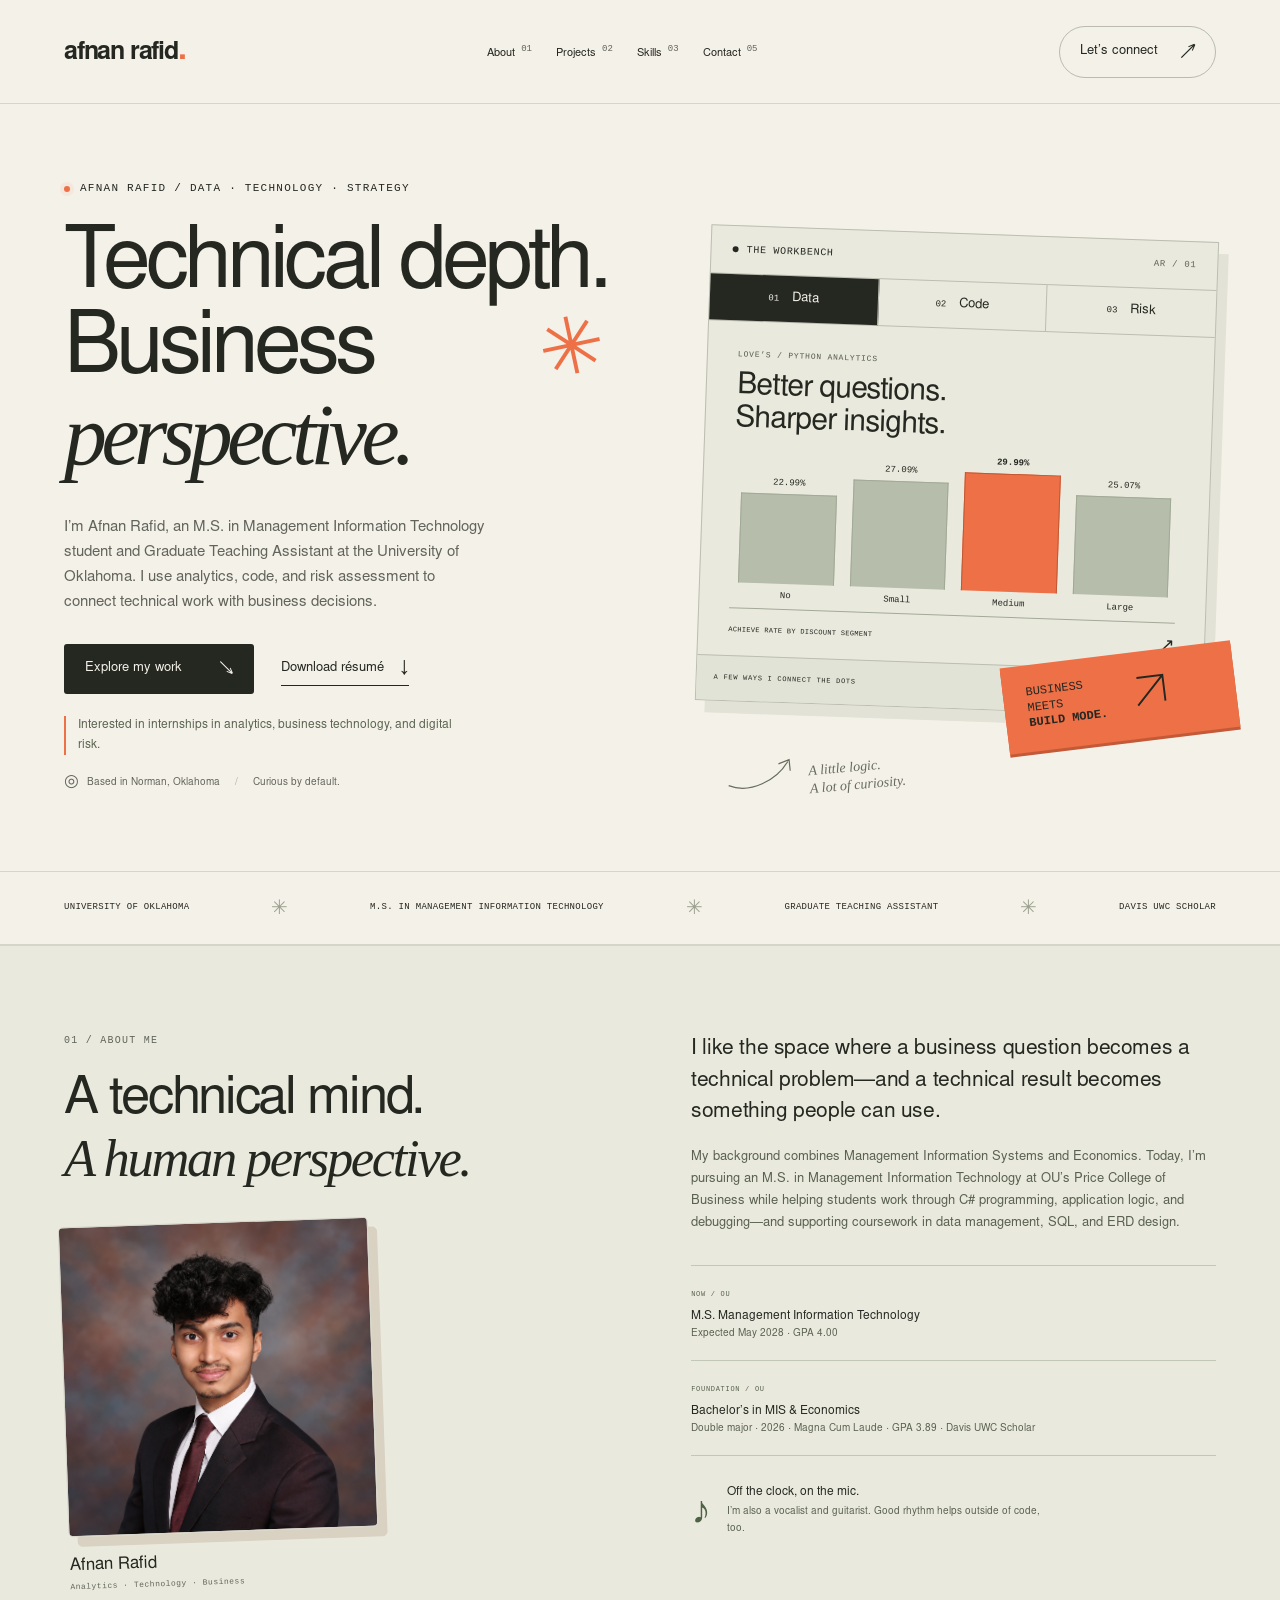
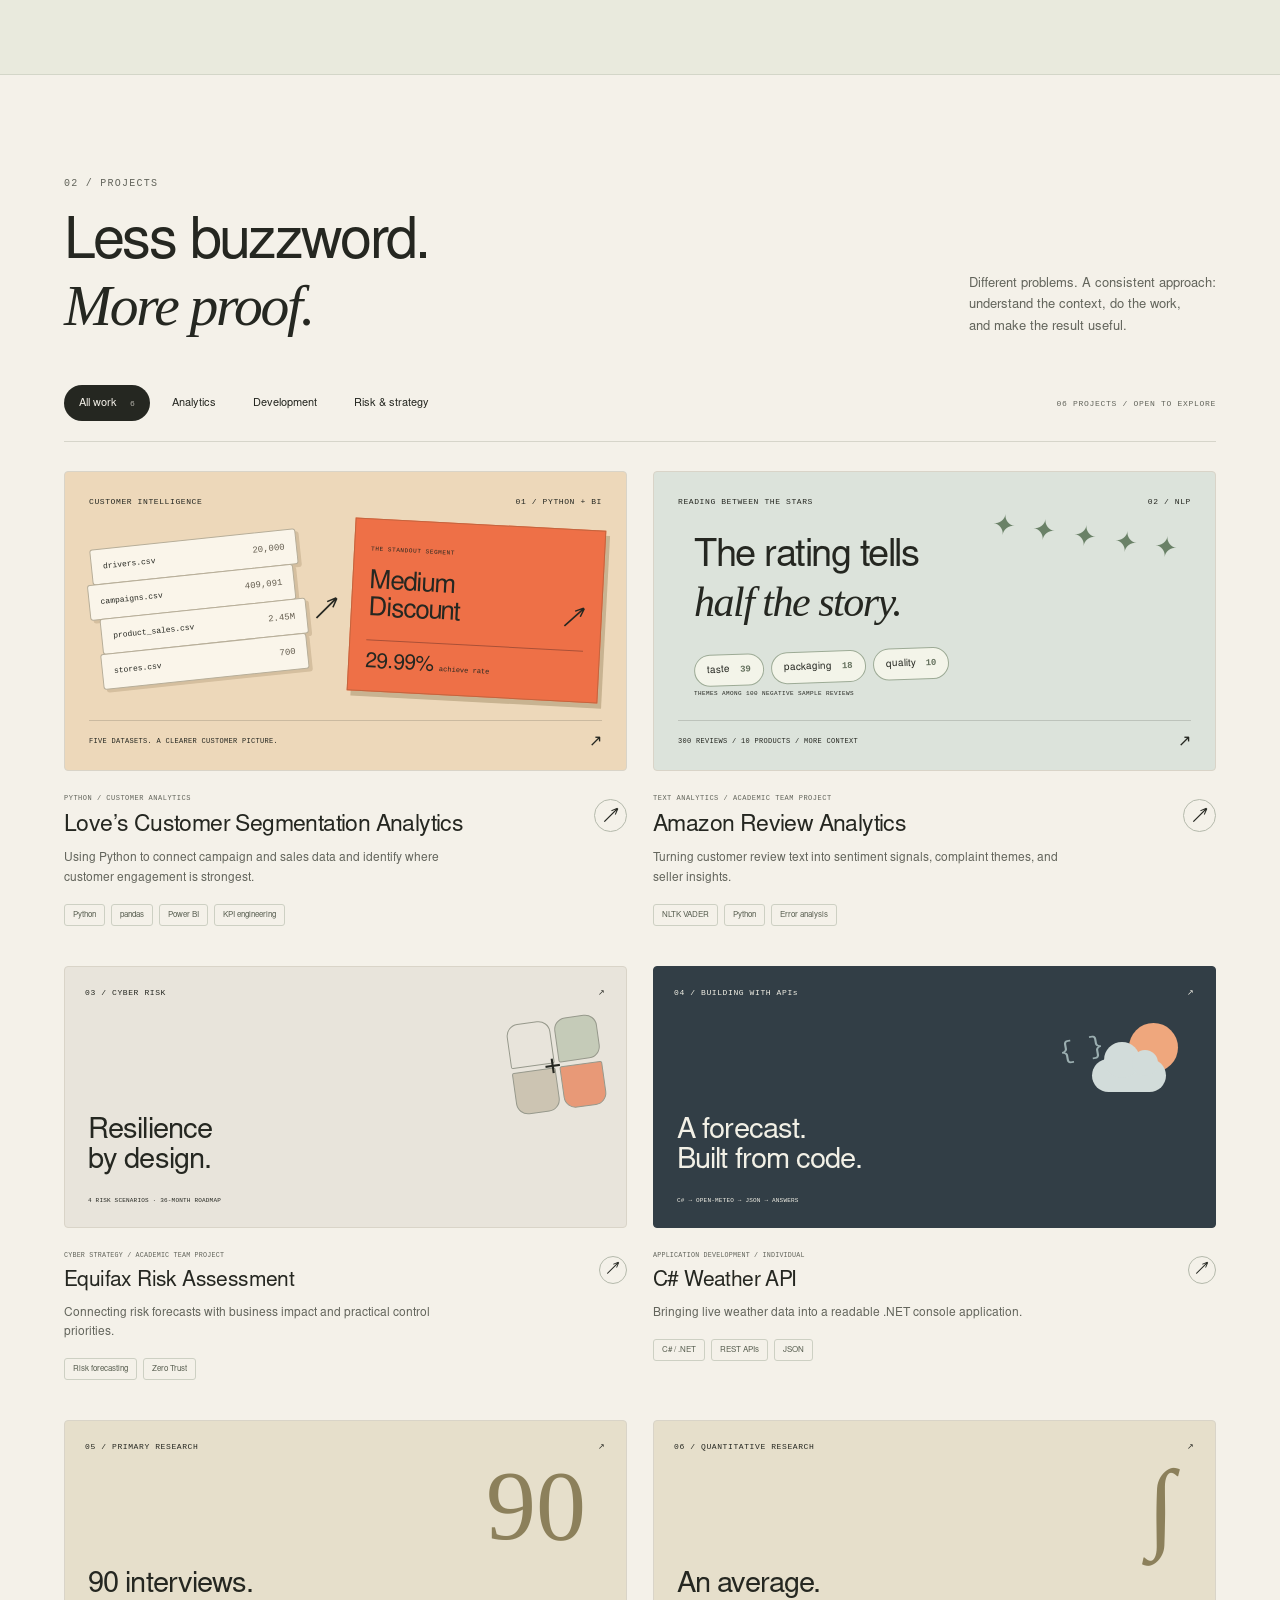
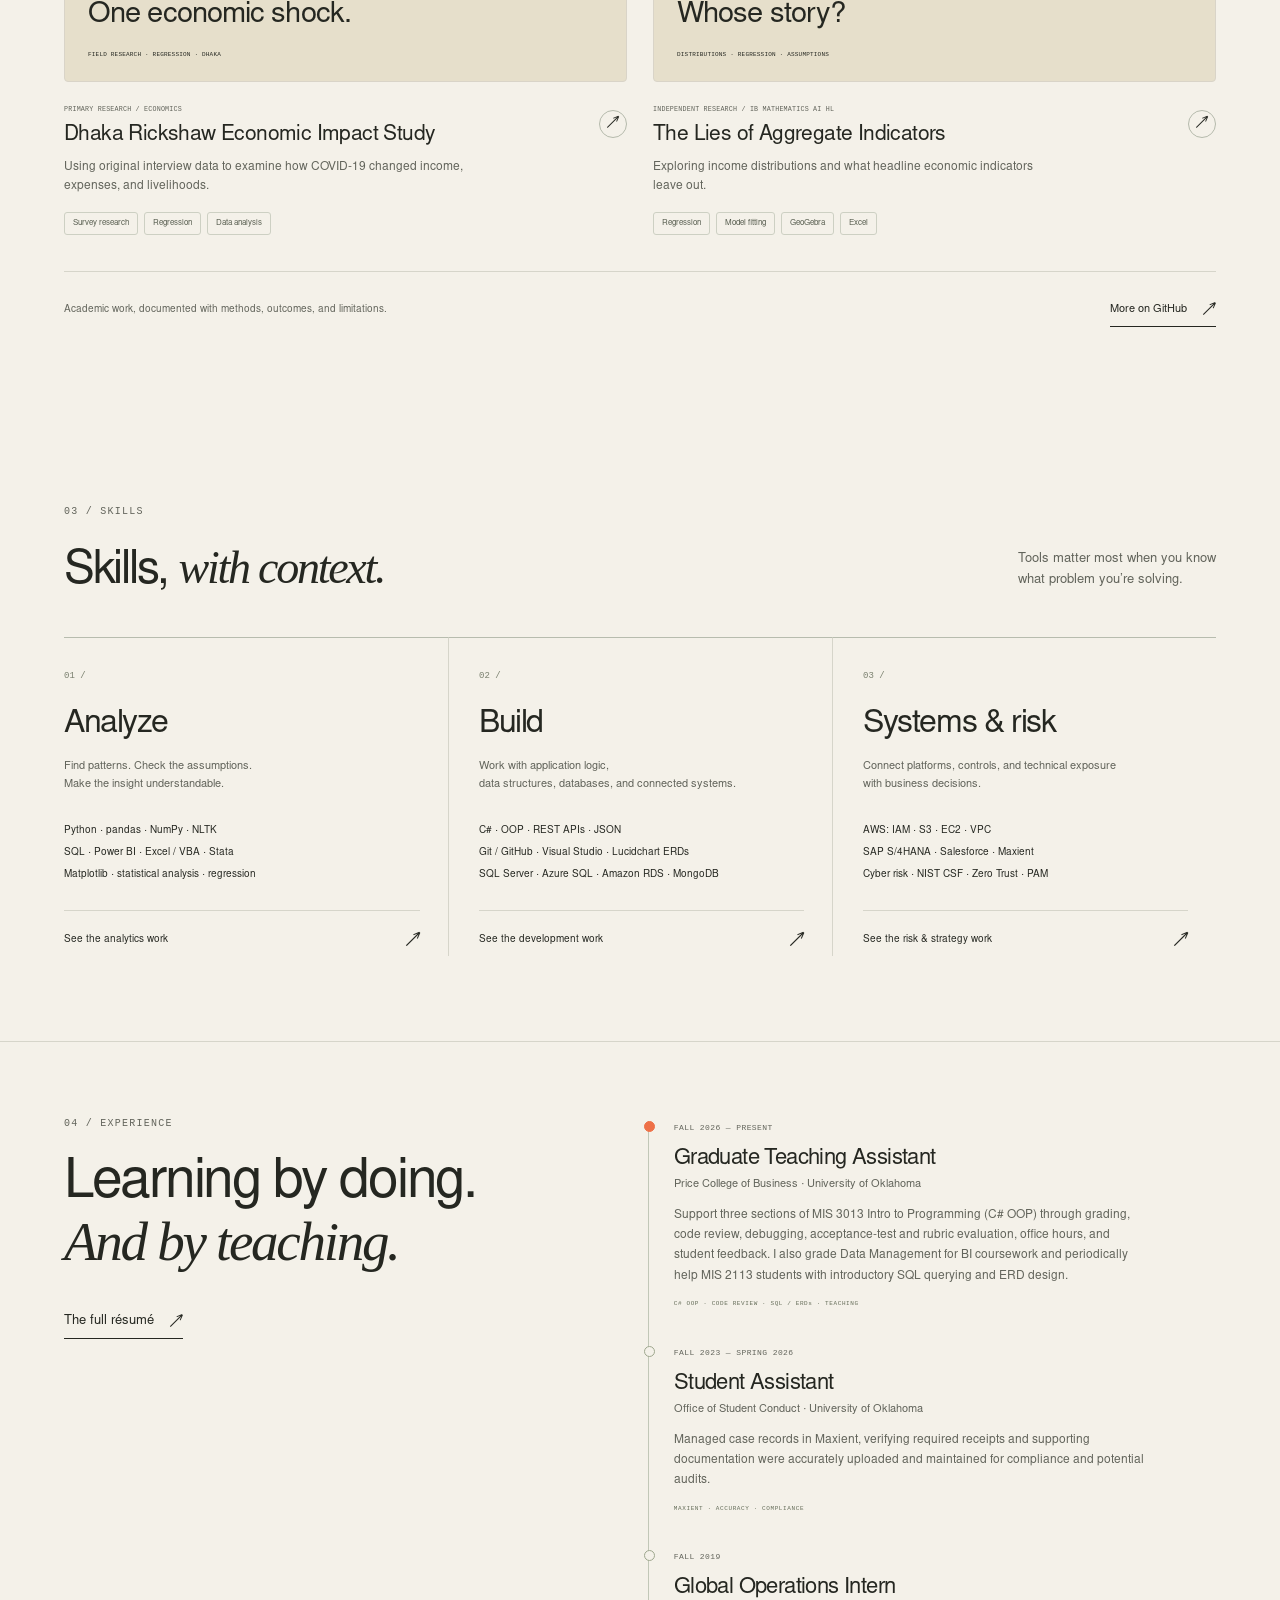
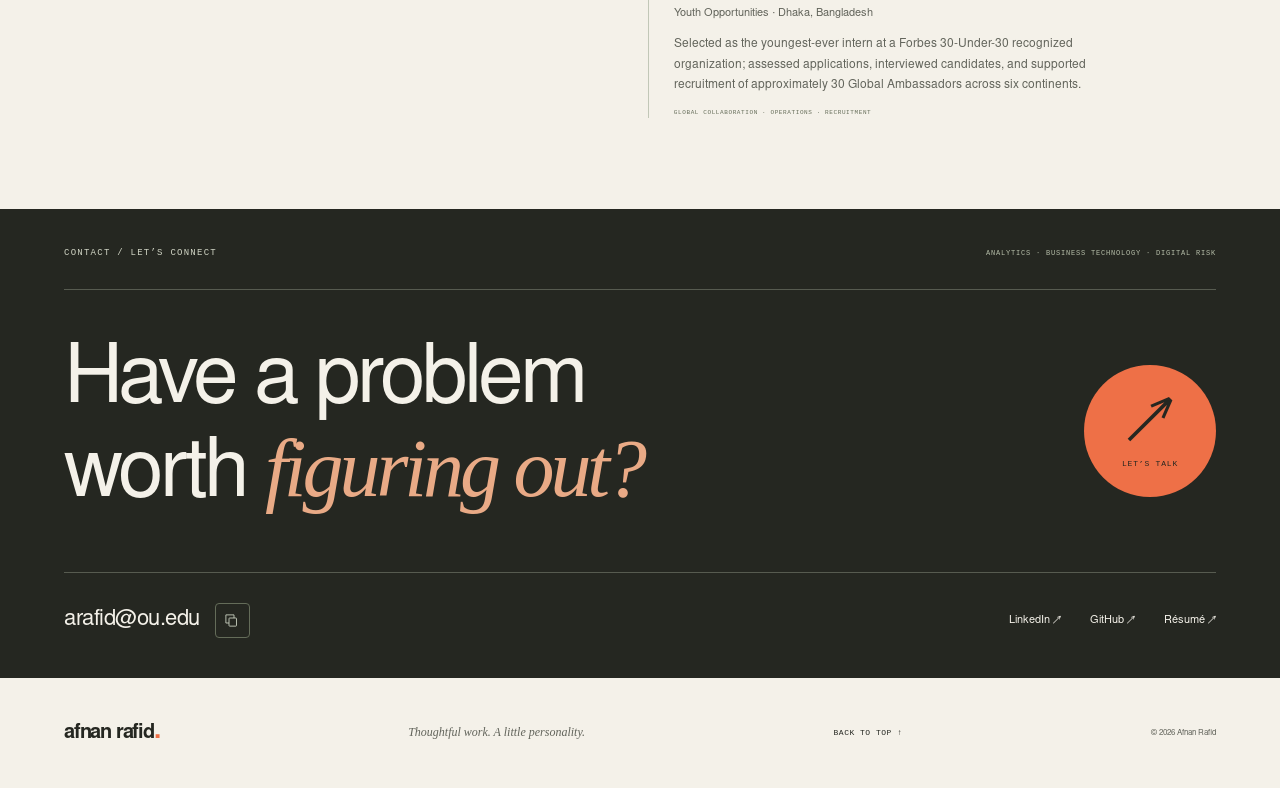
==== commit fa6b9819: "Link portfolio to current resume PDF" ====
--- a/index.html
+++ b/index.html
@@ -52,7 +52,7 @@
         <p class="eyebrow"><span class="status-dot" aria-hidden="true"></span> AFNAN RAFID / DATA · TECHNOLOGY · STRATEGY</p>
         <h1 id="hero-title">Technical depth.<br>Business<br><em>perspective.</em><span class="title-spark" aria-hidden="true">✳</span></h1>
         <p class="hero-description">I’m Afnan Rafid, an M.S. in Management Information Technology student and Graduate Teaching Assistant at the University of Oklahoma. I use analytics, code, and risk assessment to connect technical work with business decisions.</p>
-        <div class="hero-actions"><a class="button button-dark" href="#work">Explore my work <span aria-hidden="true">↘</span></a><a class="text-link" href="/resume/">View résumé <span aria-hidden="true">↗</span></a></div>
+        <div class="hero-actions"><a class="button button-dark" href="#work">Explore my work <span aria-hidden="true">↘</span></a><a class="text-link" href="/assets/Afnan_Rafid_Resume.pdf" download>Download résumé <span aria-hidden="true">↓</span></a></div>
         <p class="opportunity-note">Interested in internships in analytics, business technology, and digital risk.</p>
         <div class="hero-footnote"><span class="location-mark" aria-hidden="true">◎</span> Based in Norman, Oklahoma <span class="footnote-divider">/</span> Curious by default.</div>
       </div>
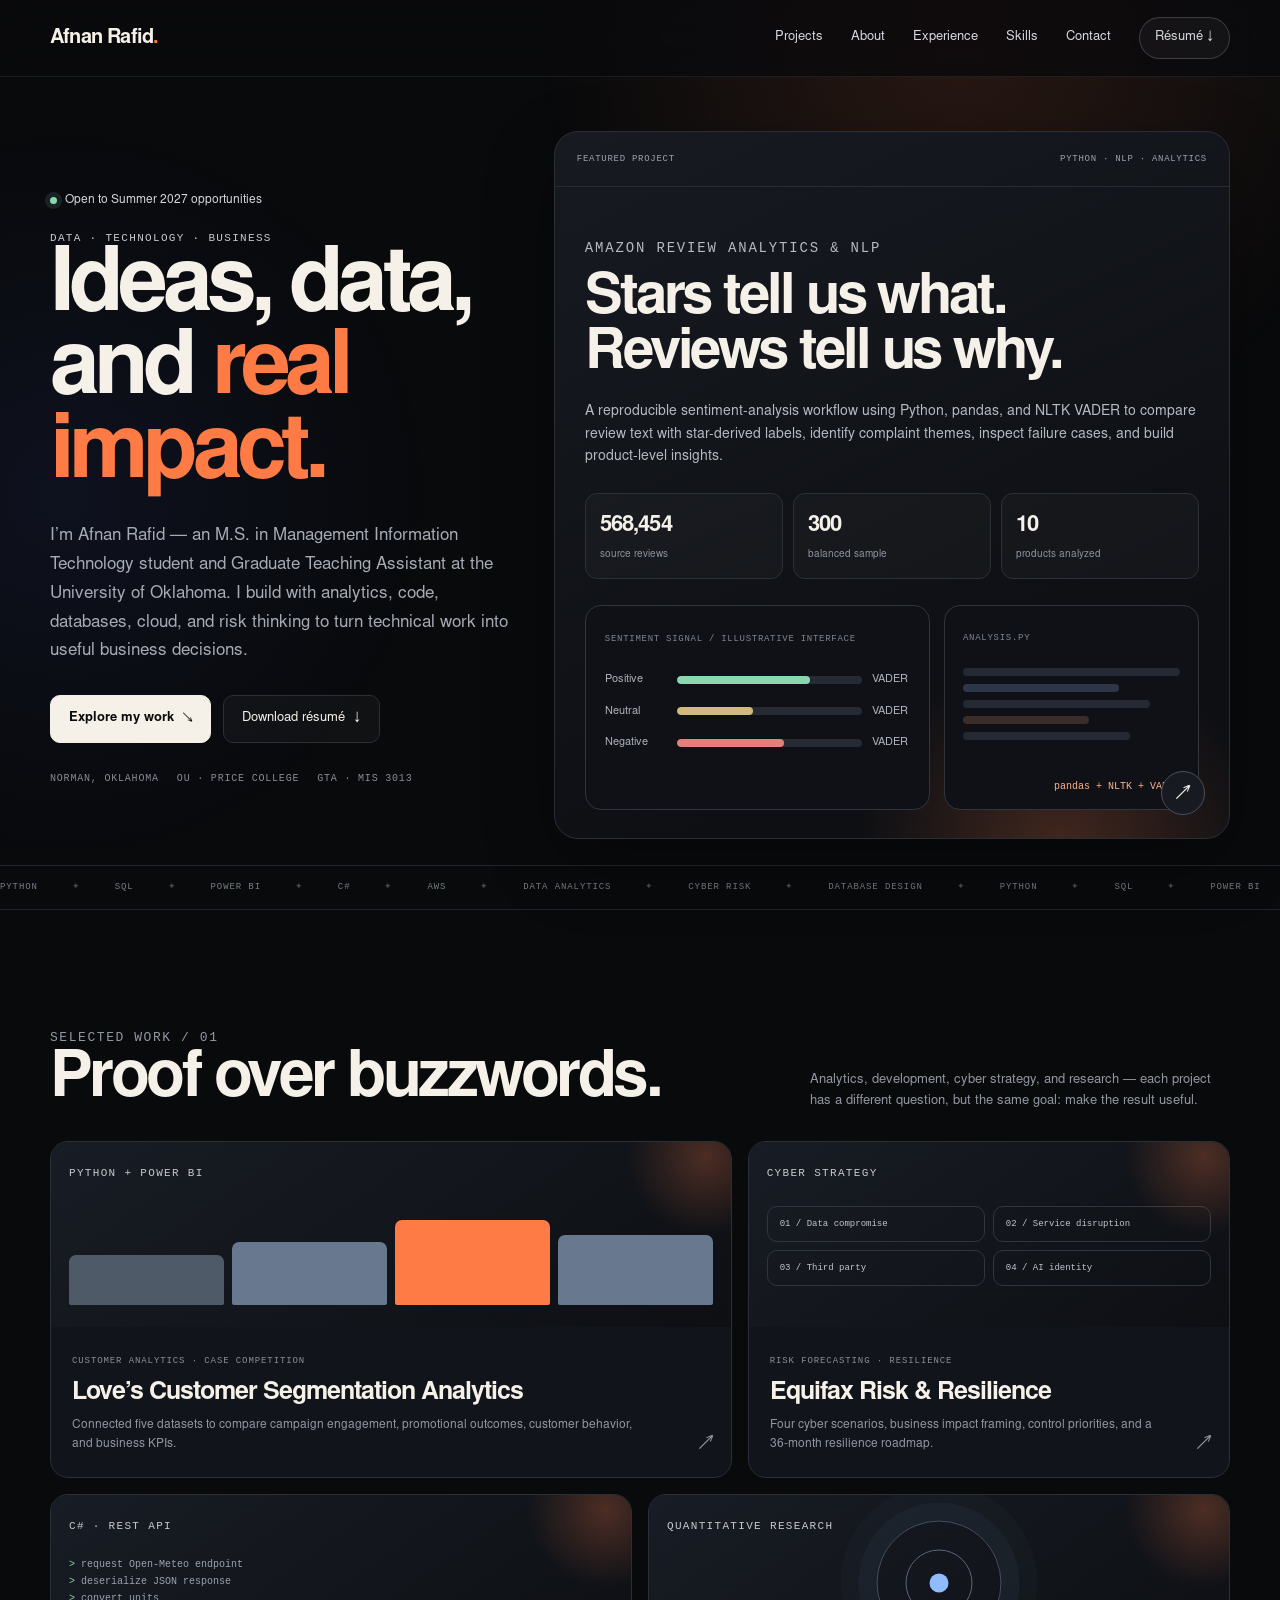
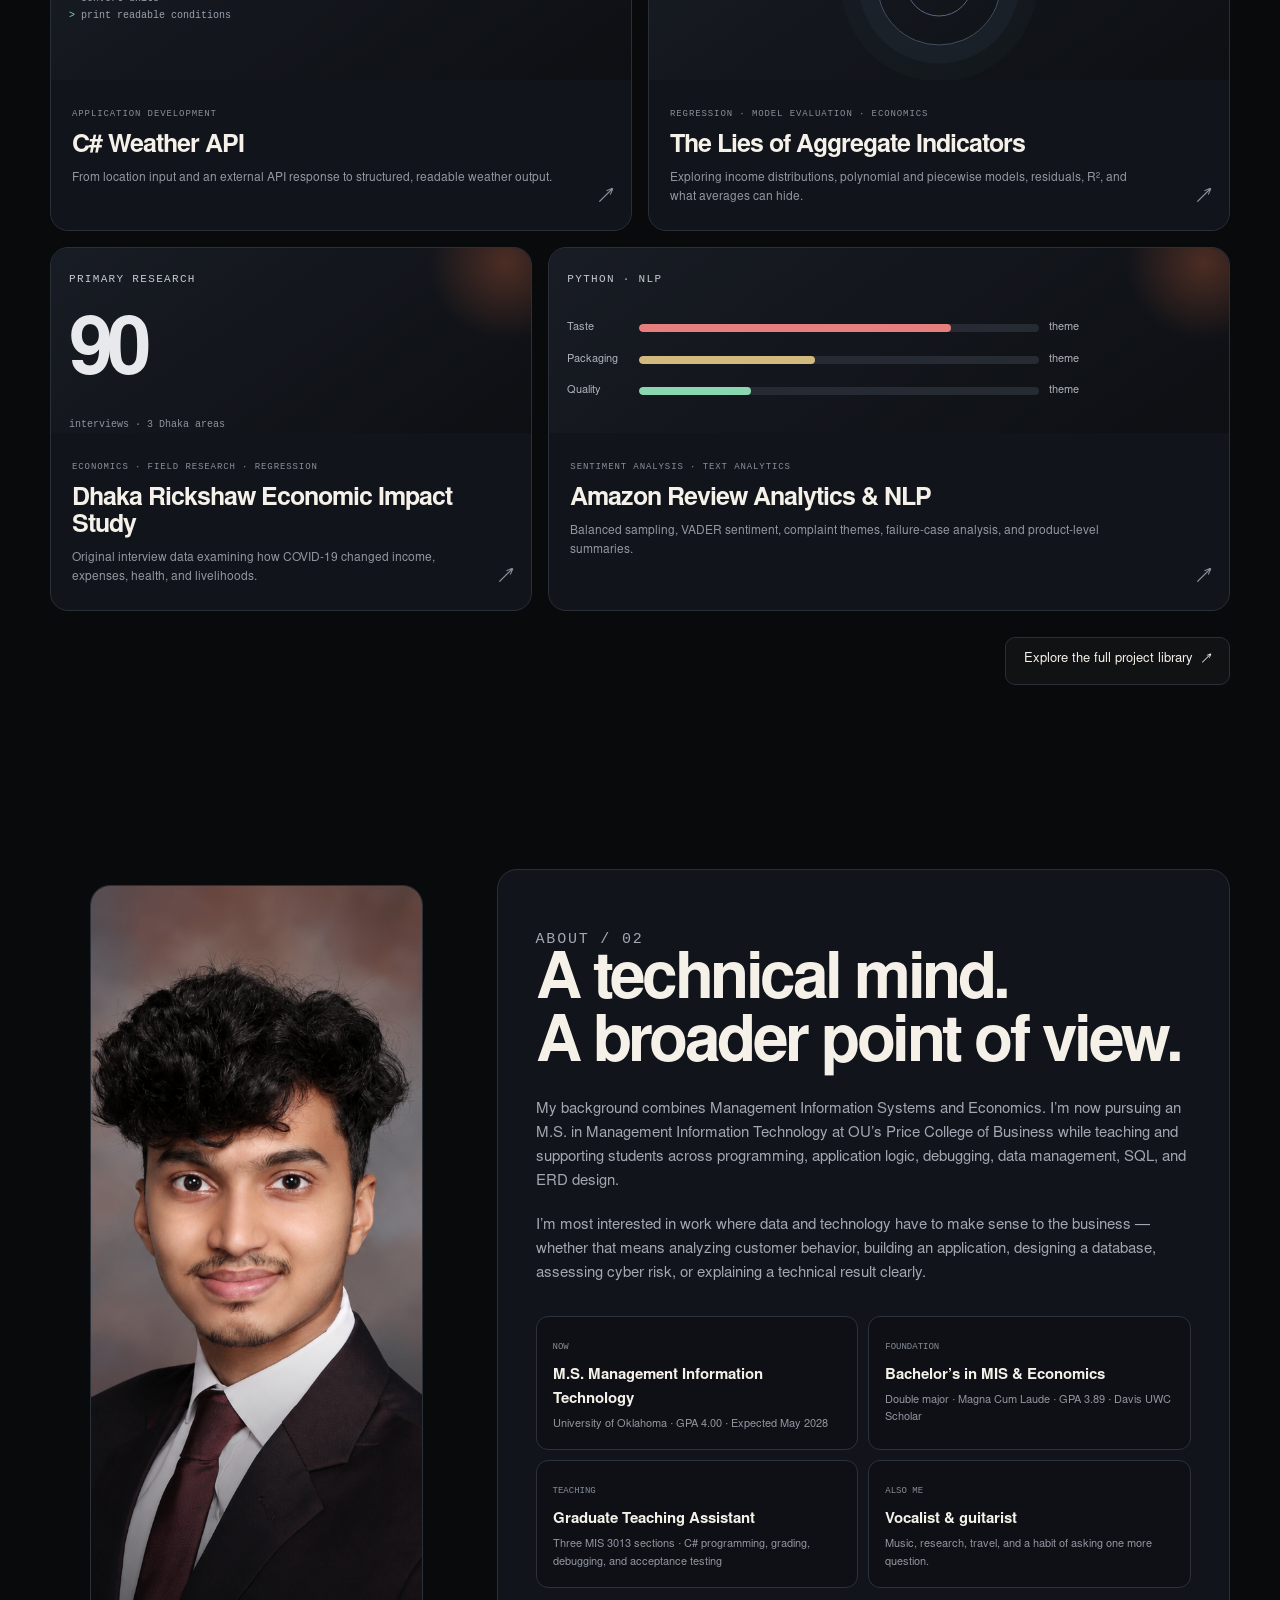
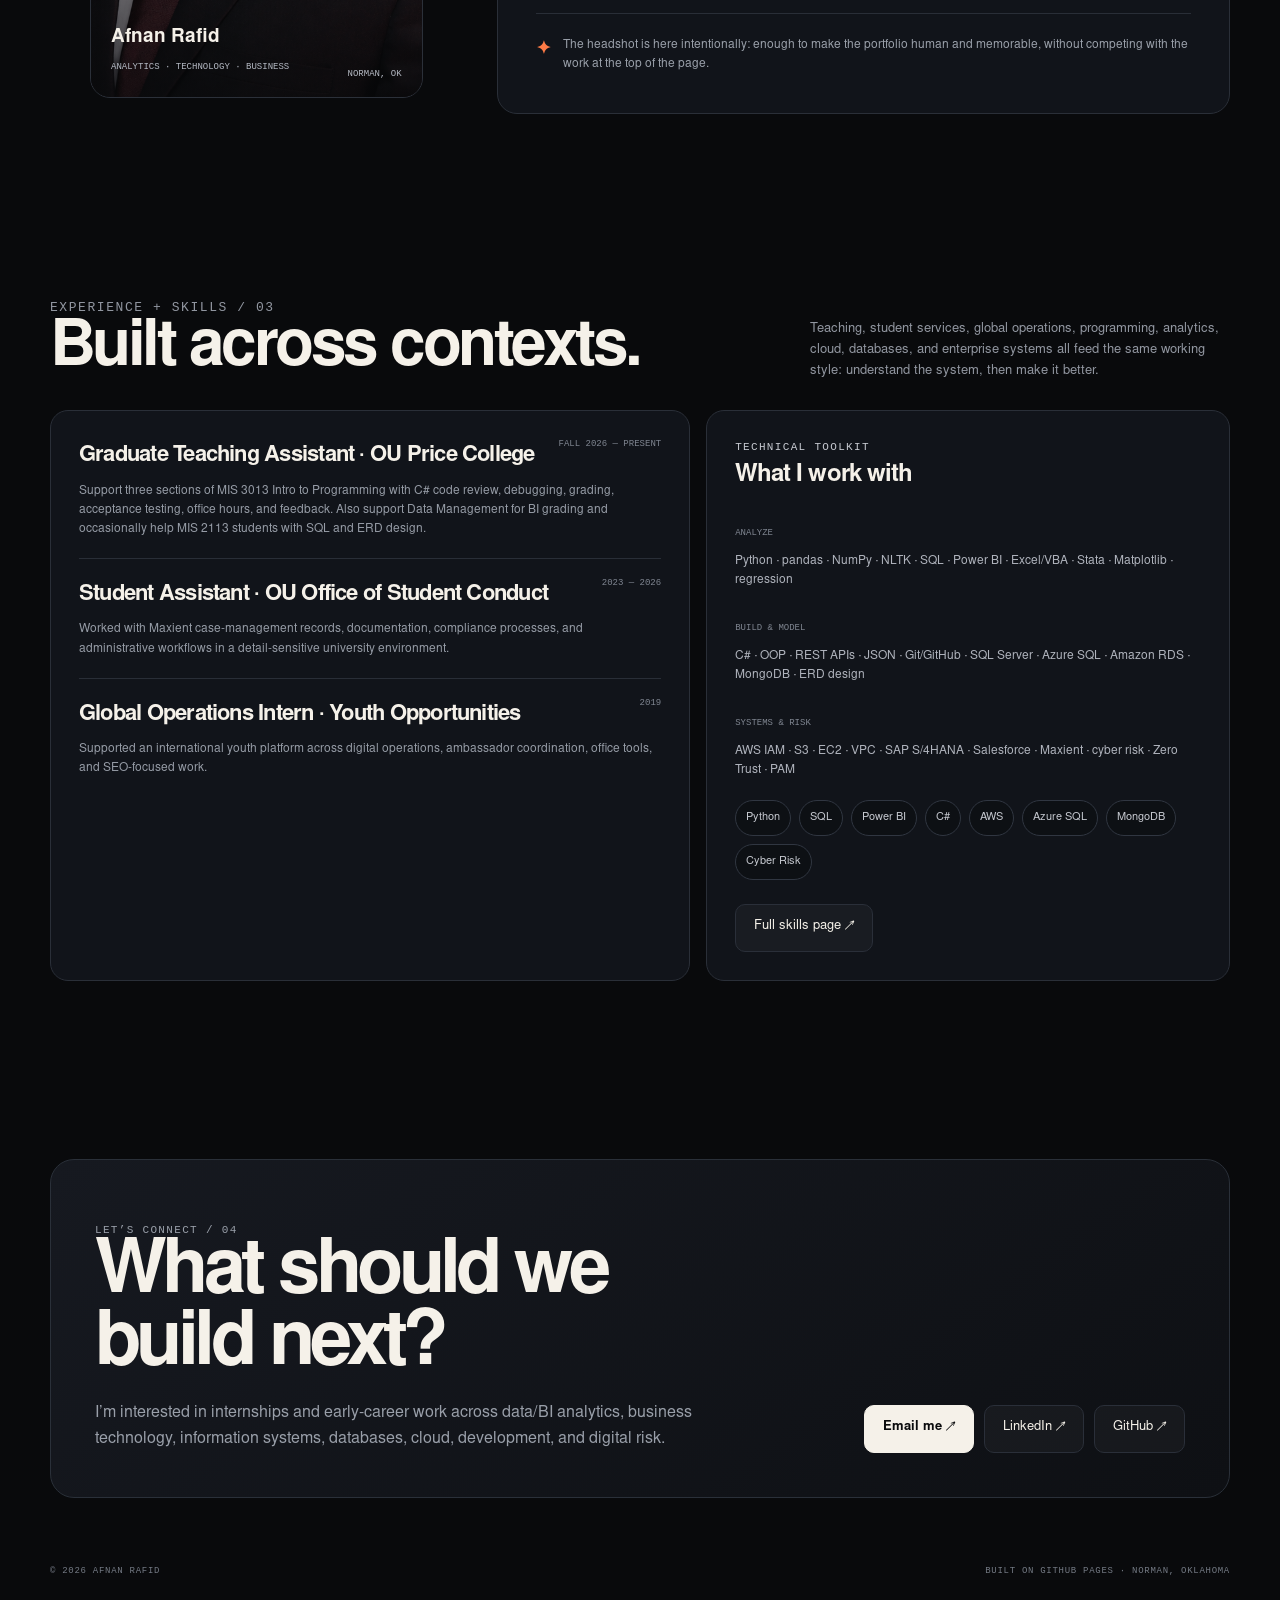
==== commit 2195ed09: "Redesign homepage around project-first cinematic portfolio" ====
--- a/index.html
+++ b/index.html
@@ -3,8 +3,8 @@
 <head>
   <meta charset="utf-8">
   <meta name="viewport" content="width=device-width, initial-scale=1">
-  <meta name="theme-color" content="#f4f1e9">
-  <meta name="google-site-verification" content="fd112a9ZL4CXR7MX3CX2tgeRee2JJpPlBYePg8ACsFY" />
+  <meta name="theme-color" content="#090a0c">
+  <meta name="google-site-verification" content="fd112a9ZL4CXR7MX3CX2tgeRee2JJpPlBYePg8ACsFY">
   <title>Afnan Rafid | Data Analytics, Technology &amp; Digital Risk</title>
   <meta name="description" content="Explore Afnan Rafid’s Python, SQL, Power BI, C#, database, cloud, analytics, and cyber risk portfolio. OU graduate student and teaching assistant seeking technology and analytics internships.">
   <meta name="robots" content="index,follow,max-image-preview:large">
@@ -12,7 +12,7 @@
   <link rel="canonical" href="https://arafid.github.io/">
   <meta property="og:site_name" content="Afnan Rafid">
   <meta property="og:title" content="Afnan Rafid | Data Analytics, Technology &amp; Digital Risk">
-  <meta property="og:description" content="Explore Afnan Rafid’s Python, SQL, Power BI, C#, database, cloud, analytics, and cyber risk portfolio. OU graduate student and teaching assistant seeking technology and analytics internships.">
+  <meta property="og:description" content="Project-first portfolio spanning analytics, software development, cyber strategy, research, and business technology.">
   <meta property="og:type" content="website">
   <meta property="og:url" content="https://arafid.github.io/">
   <meta property="og:locale" content="en_US">
@@ -22,129 +22,178 @@
   <meta property="og:image:alt" content="Afnan Rafid — Data, technology, and business perspective">
   <meta name="twitter:card" content="summary_large_image">
   <meta name="twitter:title" content="Afnan Rafid | Data Analytics, Technology &amp; Digital Risk">
-  <meta name="twitter:description" content="Explore Afnan Rafid’s Python, SQL, Power BI, C#, database, cloud, analytics, and cyber risk portfolio. OU graduate student and teaching assistant seeking technology and analytics internships.">
+  <meta name="twitter:description" content="Project-first portfolio spanning analytics, software development, cyber strategy, research, and business technology.">
   <meta name="twitter:image" content="https://arafid.github.io/assets/social-card.png">
-  <script type="application/ld+json">{"@context":"https://schema.org","@graph":[{"@type":"Person","@id":"https://arafid.github.io/#afnan-rafid","image":"https://arafid.github.io/assets/afnan-rafid-headshot.png","name":"Afnan Rafid","givenName":"Afnan","familyName":"Rafid","url":"https://arafid.github.io/","description":"Management Information Technology graduate student and Graduate Teaching Assistant at the University of Oklahoma, with project work in data analytics, business intelligence, C# applications, databases, cloud, cyber risk, and business strategy.","jobTitle":"Graduate Teaching Assistant","worksFor":{"@type":"CollegeOrUniversity","name":"University of Oklahoma"},"alumniOf":{"@type":"CollegeOrUniversity","name":"University of Oklahoma"},"sameAs":["https://www.linkedin.com/in/arafid/","https://github.com/arafid"],"knowsAbout":["Python","SQL","Power BI","C#","Data analytics","Business intelligence","Database systems","AWS","Natural language processing","Cyber risk assessment","Business strategy"]},{"@type":"WebSite","@id":"https://arafid.github.io/#website","name":"Afnan Rafid","url":"https://arafid.github.io/","inLanguage":"en-US","publisher":{"@id":"https://arafid.github.io/#afnan-rafid"}},{"@type":"ProfilePage","@id":"https://arafid.github.io/#webpage","url":"https://arafid.github.io/","name":"Afnan Rafid | Data Analytics, Technology & Digital Risk","description":"Explore Afnan Rafid’s Python, SQL, Power BI, C#, database, cloud, analytics, and cyber risk portfolio. OU graduate student and teaching assistant seeking technology and analytics internships.","dateCreated":"2026-10-17T12:07:02Z","dateModified":"2026-10-26T22:45:00-05:00","mainEntity":{"@id":"https://arafid.github.io/#afnan-rafid"},"isPartOf":{"@id":"https://arafid.github.io/#website"},"inLanguage":"en-US"}]}</script>
+  <script type="application/ld+json">{"@context":"https://schema.org","@graph":[{"@type":"Person","@id":"https://arafid.github.io/#afnan-rafid","image":"https://arafid.github.io/assets/afnan-rafid-headshot.png","name":"Afnan Rafid","givenName":"Afnan","familyName":"Rafid","url":"https://arafid.github.io/","description":"Management Information Technology graduate student and Graduate Teaching Assistant at the University of Oklahoma, with project work in data analytics, business intelligence, C# applications, databases, cloud, cyber risk, and business strategy.","jobTitle":"Graduate Teaching Assistant","worksFor":{"@type":"CollegeOrUniversity","name":"University of Oklahoma"},"alumniOf":{"@type":"CollegeOrUniversity","name":"University of Oklahoma"},"sameAs":["https://www.linkedin.com/in/arafid/","https://github.com/arafid"],"knowsAbout":["Python","SQL","Power BI","C#","Data analytics","Business intelligence","Database systems","AWS","Natural language processing","Cyber risk assessment","Business strategy"]},{"@type":"WebSite","@id":"https://arafid.github.io/#website","name":"Afnan Rafid","url":"https://arafid.github.io/","inLanguage":"en-US","publisher":{"@id":"https://arafid.github.io/#afnan-rafid"}},{"@type":"ProfilePage","@id":"https://arafid.github.io/#webpage","url":"https://arafid.github.io/","name":"Afnan Rafid | Data Analytics, Technology & Digital Risk","dateCreated":"2026-10-17T12:07:02Z","dateModified":"2026-10-26T23:30:00-05:00","mainEntity":{"@id":"https://arafid.github.io/#afnan-rafid"},"isPartOf":{"@id":"https://arafid.github.io/#website"},"inLanguage":"en-US"}]}</script>
   <link rel="icon" href="/assets/favicon.svg" type="image/svg+xml">
-  <link rel="stylesheet" href="/styles.css">
-  <script type="module" src="/app.js"></script>
+  <link rel="stylesheet" href="/home-cinematic.css">
+  <script src="/home-cinematic.js" defer></script>
 </head>
 <body>
   <a class="skip-link" href="#main">Skip to content</a>
+
   <header class="site-header">
-    <a class="wordmark" href="#" aria-label="Afnan Rafid, home">afnan rafid<span class="brand-dot">.</span></a>
-    <nav aria-label="Main navigation">
-      <a href="/#about">About <span>01</span></a>
-      <a href="/projects/">Projects <span>02</span></a>
-      <a href="/skills/">Skills <span>03</span></a>
-      <a href="/contact/">Contact <span>05</span></a>
-    </nav>
-    <a class="header-contact" href="/contact/">Let’s connect <span aria-hidden="true">↗</span></a>
-    <button class="menu-toggle" aria-expanded="false" aria-controls="mobile-nav" aria-label="Open navigation"><span></span><span></span></button>
-    <nav id="mobile-nav" class="mobile-nav" aria-label="Mobile navigation" hidden>
-      <a href="/#about">About me</a><a href="/projects/">Projects</a><a href="/skills/">Skills</a><a href="/#experience">Experience</a><a href="/contact/">Contact</a><a href="/resume/">Résumé ↗</a>
-    </nav>
+    <div class="wrap nav-wrap">
+      <a class="brand" href="/" aria-label="Afnan Rafid home">Afnan Rafid<span>.</span></a>
+      <nav class="desktop-nav" aria-label="Main navigation">
+        <a href="#work">Projects</a>
+        <a href="#about">About</a>
+        <a href="#experience">Experience</a>
+        <a href="/skills/">Skills</a>
+        <a href="/contact/">Contact</a>
+        <a class="resume-pill" href="/assets/Afnan_Rafid_Resume.pdf" download>Résumé ↓</a>
+      </nav>
+      <button class="menu-toggle" type="button" aria-expanded="false" aria-controls="mobile-nav" aria-label="Toggle navigation"><span></span><span></span></button>
+      <nav id="mobile-nav" class="mobile-nav" aria-label="Mobile navigation" hidden>
+        <a href="#work">Projects</a><a href="#about">About</a><a href="#experience">Experience</a><a href="/skills/">Skills</a><a href="/contact/">Contact</a><a href="/assets/Afnan_Rafid_Resume.pdf" download>Download résumé ↓</a>
+      </nav>
+    </div>
   </header>
 
   <main id="main">
-    <section class="hero section-wrap" aria-labelledby="hero-title">
-      <div class="hero-copy">
-        <p class="eyebrow"><span class="status-dot" aria-hidden="true"></span> AFNAN RAFID / DATA · TECHNOLOGY · STRATEGY</p>
-        <h1 id="hero-title">Technical depth.<br>Business<br><em>perspective.</em><span class="title-spark" aria-hidden="true">✳</span></h1>
-        <p class="hero-description">I’m Afnan Rafid, an M.S. in Management Information Technology student and Graduate Teaching Assistant at the University of Oklahoma. I use analytics, code, and risk assessment to connect technical work with business decisions.</p>
-        <div class="hero-actions"><a class="button button-dark" href="#work">Explore my work <span aria-hidden="true">↘</span></a><a class="text-link" href="/assets/Afnan_Rafid_Resume.pdf" download>Download résumé <span aria-hidden="true">↓</span></a></div>
-        <p class="opportunity-note">Interested in internships in analytics, business technology, and digital risk.</p>
-        <div class="hero-footnote"><span class="location-mark" aria-hidden="true">◎</span> Based in Norman, Oklahoma <span class="footnote-divider">/</span> Curious by default.</div>
+    <section class="hero">
+      <div class="wrap hero-grid">
+        <div class="hero-copy reveal is-visible">
+          <div class="availability"><i aria-hidden="true"></i><span>Open to Summer 2027 opportunities</span></div>
+          <p class="eyebrow">DATA · TECHNOLOGY · BUSINESS</p>
+          <h1>Ideas, data,<br>and <span class="accent">real impact.</span></h1>
+          <p class="hero-lede">I’m Afnan Rafid — an M.S. in Management Information Technology student and Graduate Teaching Assistant at the University of Oklahoma. I build with analytics, code, databases, cloud, and risk thinking to turn technical work into useful business decisions.</p>
+          <div class="hero-actions">
+            <a class="button button-primary" href="#work">Explore my work <span aria-hidden="true">↘</span></a>
+            <a class="button button-ghost" href="/assets/Afnan_Rafid_Resume.pdf" download>Download résumé <span aria-hidden="true">↓</span></a>
+          </div>
+          <div class="hero-meta"><span>Norman, Oklahoma</span><span>OU · Price College</span><span>GTA · MIS 3013</span></div>
+        </div>
+
+        <article class="featured reveal is-visible" aria-labelledby="featured-title">
+          <div class="featured-top"><span>Featured project</span><span>Python · NLP · Analytics</span></div>
+          <div class="featured-main">
+            <p class="featured-kicker">Amazon Review Analytics &amp; NLP</p>
+            <h2 id="featured-title">Stars tell us what.<br>Reviews tell us why.</h2>
+            <p>A reproducible sentiment-analysis workflow using Python, pandas, and NLTK VADER to compare review text with star-derived labels, identify complaint themes, inspect failure cases, and build product-level insights.</p>
+            <div class="feature-stats" aria-label="Amazon project scale">
+              <div><strong>568,454</strong><span>source reviews</span></div>
+              <div><strong>300</strong><span>balanced sample</span></div>
+              <div><strong>10</strong><span>products analyzed</span></div>
+            </div>
+            <div class="feature-visual" aria-hidden="true">
+              <div class="sentiment-panel">
+                <span class="label">sentiment signal / illustrative interface</span>
+                <div class="sentiment-bars">
+                  <div class="bar-row"><span>Positive</span><div class="bar-track"><i class="positive"></i></div><span>VADER</span></div>
+                  <div class="bar-row"><span>Neutral</span><div class="bar-track"><i class="neutral"></i></div><span>VADER</span></div>
+                  <div class="bar-row"><span>Negative</span><div class="bar-track"><i class="negative"></i></div><span>VADER</span></div>
+                </div>
+              </div>
+              <div class="code-panel">
+                <span class="label">analysis.py</span>
+                <div class="code-lines"><span class="code-line"></span><span class="code-line"></span><span class="code-line"></span><span class="code-line"></span><span class="code-line"></span></div>
+                <span class="code-note">pandas + NLTK + VADER</span>
+              </div>
+            </div>
+          </div>
+          <a class="feature-link" href="/projects/amazon-review-analytics/" aria-label="Open Amazon Review Analytics case study">↗</a>
+        </article>
       </div>
-      <div class="hero-visual">
-        <div class="workbench" aria-label="Interactive examples from my work">
-          <div class="workbench-top"><span><i aria-hidden="true"></i> THE WORKBENCH</span><span class="mono">AR / 01</span></div>
-          <div class="bench-tabs" role="tablist" aria-label="Explore my work by discipline">
-            <button id="tab-data" role="tab" aria-selected="true" aria-controls="panel-data" tabindex="0">01 <span>Data</span></button>
-            <button id="tab-code" role="tab" aria-selected="false" aria-controls="panel-code" tabindex="-1">02 <span>Code</span></button>
-            <button id="tab-risk" role="tab" aria-selected="false" aria-controls="panel-risk" tabindex="-1">03 <span>Risk</span></button>
-          </div>
-          <div class="bench-panel" id="panel-data" role="tabpanel" aria-labelledby="tab-data">
-            <p class="bench-kicker">LOVE’S / CUSTOMER SEGMENTATION</p>
-            <h2>Better questions.<br>Sharper insights.</h2>
-            <div class="bench-chart" role="img" aria-label="Love’s campaign achieve rates: NoDiscount 22.99%, SmallDiscount 27.09%, MediumDiscount 29.99%, LargeDiscount 25.07%.">
-              <div class="bench-bar" style="--bar:57.475%"><span>22.99%</span><i></i><small>No</small></div>
-              <div class="bench-bar" style="--bar:67.725%"><span>27.09%</span><i></i><small>Small</small></div>
-              <div class="bench-bar highlighted" style="--bar:74.975%"><span>29.99%</span><i></i><small>Medium</small></div>
-              <div class="bench-bar" style="--bar:62.675%"><span>25.07%</span><i></i><small>Large</small></div>
-            </div>
-            <div class="bench-caption"><span>ACHIEVE RATE BY DISCOUNT SEGMENT</span><span class="tiny-arrow" aria-hidden="true">↗</span></div>
-          </div>
-          <div class="bench-panel" id="panel-code" role="tabpanel" aria-labelledby="tab-code" hidden>
-            <p class="bench-kicker">C# / WEATHER API</p>
-            <h2>From an endpoint<br>to an answer.</h2>
-            <div class="code-window"><div><span></span><span></span><span></span><b>Weather.cs / concept</b></div><pre><code><span class="syntax-purple">using</span> var client = <span class="syntax-purple">new</span> HttpClient();
-<span class="syntax-purple">var</span> json = <span class="syntax-purple">await</span> client
-    .GetStringAsync(url);
 
-<span class="syntax-purple">var</span> weather = JsonSerializer
-    .Deserialize&lt;WeatherResponse&gt;(json);</code></pre></div>
-            <div class="bench-caption"><span>HTTP → JSON → READABLE OUTPUT</span><span class="tiny-arrow" aria-hidden="true">↗</span></div>
-          </div>
-          <div class="bench-panel" id="panel-risk" role="tabpanel" aria-labelledby="tab-risk" hidden>
-            <p class="bench-kicker">EQUIFAX / CYBER STRATEGY</p>
-            <h2>Make uncertainty<br>something actionable.</h2>
-            <div class="risk-notes"><span>01 <b>Understand exposure</b><i>↗</i></span><span>02 <b>Assess business impact</b><i>↗</i></span><span>03 <b>Prioritize controls</b><i>↗</i></span><span>04 <b>Explain the assumptions</b><i>↗</i></span></div>
-            <div class="bench-caption"><span>FOUR SCENARIOS / ONE BUSINESS CONTEXT</span><span class="tiny-arrow" aria-hidden="true">↗</span></div>
-          </div>
-          <div class="bench-bottom"><span class="mono">A FEW WAYS I CONNECT THE DOTS</span><span class="bench-prompt">Try a tab ↑</span></div>
+      <div class="marquee" aria-hidden="true"><div class="marquee-track"><span>Python</span><span>SQL</span><span>Power BI</span><span>C#</span><span>AWS</span><span>Data Analytics</span><span>Cyber Risk</span><span>Database Design</span><span>Python</span><span>SQL</span><span>Power BI</span><span>C#</span><span>AWS</span><span>Data Analytics</span><span>Cyber Risk</span><span>Database Design</span></div></div>
+    </section>
+
+    <section id="work" class="section">
+      <div class="wrap">
+        <div class="section-head reveal">
+          <div><p class="eyebrow">SELECTED WORK / 01</p><h2>Proof over buzzwords.</h2></div>
+          <p>Analytics, development, cyber strategy, and research — each project has a different question, but the same goal: make the result useful.</p>
         </div>
-        <div class="curiosity-sticker"><span>BUSINESS<br>MEETS<br><b>BUILD MODE.</b></span><svg viewBox="0 0 60 60" aria-hidden="true"><path d="M8 44 44 8M10 8h34v34"/></svg></div>
-        <div class="visual-note"><svg viewBox="0 0 90 35" aria-hidden="true"><path d="M3 23c25 15 60 4 78-17M69 7l14-3-1 14"/></svg><span>A little logic.<br>A lot of curiosity.</span></div>
+
+        <div class="project-rail">
+          <a class="project-card large reveal" href="/projects/loves-customer-segmentation/">
+            <div class="visual"><span class="eyebrow">Python + Power BI</span><div class="mini-chart"><i></i><i></i><i></i><i></i></div></div>
+            <div class="meta"><span class="type">Customer analytics · case competition</span><h3>Love’s Customer Segmentation Analytics</h3><p>Connected five datasets to compare campaign engagement, promotional outcomes, customer behavior, and business KPIs.</p></div><span class="project-arrow">↗</span>
+          </a>
+
+          <a class="project-card medium reveal" href="/projects/equifax-cyber-risk-assessment/">
+            <div class="visual"><span class="eyebrow">Cyber strategy</span><div class="risk-grid"><span>01 / Data compromise</span><span>02 / Service disruption</span><span>03 / Third party</span><span>04 / AI identity</span></div></div>
+            <div class="meta"><span class="type">Risk forecasting · resilience</span><h3>Equifax Risk &amp; Resilience</h3><p>Four cyber scenarios, business impact framing, control priorities, and a 36-month resilience roadmap.</p></div><span class="project-arrow">↗</span>
+          </a>
+
+          <a class="project-card half reveal" href="/projects/csharp-weather-api/">
+            <div class="visual"><span class="eyebrow">C# · REST API</span><div class="terminal"><b>&gt;</b> request Open-Meteo endpoint<br><b>&gt;</b> deserialize JSON response<br><b>&gt;</b> convert units<br><b>&gt;</b> print readable conditions</div></div>
+            <div class="meta"><span class="type">Application development</span><h3>C# Weather API</h3><p>From location input and an external API response to structured, readable weather output.</p></div><span class="project-arrow">↗</span>
+          </a>
+
+          <a class="project-card half reveal" href="/projects/aggregate-indicators/">
+            <div class="visual"><span class="eyebrow">Quantitative research</span><div class="math-ring"></div></div>
+            <div class="meta"><span class="type">Regression · model evaluation · economics</span><h3>The Lies of Aggregate Indicators</h3><p>Exploring income distributions, polynomial and piecewise models, residuals, R², and what averages can hide.</p></div><span class="project-arrow">↗</span>
+          </a>
+
+          <a class="project-card medium reveal" href="/projects/dhaka-rickshaw-economic-impact/">
+            <div class="visual"><span class="eyebrow">Primary research</span><div class="interview-number">90</div><div class="interview-caption">interviews · 3 Dhaka areas</div></div>
+            <div class="meta"><span class="type">Economics · field research · regression</span><h3>Dhaka Rickshaw Economic Impact Study</h3><p>Original interview data examining how COVID-19 changed income, expenses, health, and livelihoods.</p></div><span class="project-arrow">↗</span>
+          </a>
+
+          <a class="project-card large reveal" href="/projects/amazon-review-analytics/">
+            <div class="visual"><span class="eyebrow">Python · NLP</span><div class="sentiment-bars" style="max-width:520px;margin-top:28px"><div class="bar-row"><span>Taste</span><div class="bar-track"><i class="negative" style="width:78%"></i></div><span>theme</span></div><div class="bar-row"><span>Packaging</span><div class="bar-track"><i class="neutral" style="width:44%"></i></div><span>theme</span></div><div class="bar-row"><span>Quality</span><div class="bar-track"><i class="positive" style="width:28%"></i></div><span>theme</span></div></div></div>
+            <div class="meta"><span class="type">Sentiment analysis · text analytics</span><h3>Amazon Review Analytics &amp; NLP</h3><p>Balanced sampling, VADER sentiment, complaint themes, failure-case analysis, and product-level summaries.</p></div><span class="project-arrow">↗</span>
+          </a>
+        </div>
+
+        <div class="all-projects reveal"><a class="button button-ghost" href="/projects/">Explore the full project library <span aria-hidden="true">↗</span></a></div>
       </div>
     </section>
 
-    <div class="credential-strip" aria-label="Professional background"><div class="section-wrap credential-inner"><span>UNIVERSITY OF OKLAHOMA</span><i aria-hidden="true">✳</i><span>M.S. IN MANAGEMENT INFORMATION TECHNOLOGY</span><i aria-hidden="true">✳</i><span>GRADUATE TEACHING ASSISTANT</span><i aria-hidden="true">✳</i><span>DAVIS UWC SCHOLAR</span></div></div>
+    <section id="about" class="section">
+      <div class="wrap about-grid">
+        <figure class="portrait-card reveal">
+          <img src="/assets/afnan-rafid-headshot.png" width="1254" height="1254" alt="Professional headshot of Afnan Rafid wearing a dark suit and burgundy tie" loading="lazy" decoding="async">
+          <figcaption class="portrait-label"><div><strong>Afnan Rafid</strong><br><span>Analytics · Technology · Business</span></div><span>Norman, OK</span></figcaption>
+        </figure>
 
-    <section id="about" class="about-section" aria-labelledby="about-title"><div class="section-wrap about-layout">
-      <div class="about-lead"><p class="eyebrow section-index">01 / ABOUT ME</p><h2 id="about-title">A technical mind.<br><em>A human perspective.</em></h2><figure class="profile-portrait"><img src="/assets/afnan-rafid-headshot.png" width="1254" height="1254" alt="Portrait of Afnan Rafid wearing a dark suit and burgundy tie" loading="lazy" decoding="async"><figcaption>Afnan Rafid <span>Analytics · Technology · Business</span></figcaption></figure><div class="about-stamp" aria-hidden="true"><span>ASK WHY.</span><b>✳</b><span>THEN BUILD.</span></div></div>
-      <div class="about-copy"><p class="large-copy">I like the space where a business question becomes a technical problem—and a technical result becomes something people can use.</p><p>My background combines Management Information Systems and Economics. Today, I’m pursuing an M.S. in Management Information Technology at OU’s Price College of Business while helping students work through C# programming, application logic, and debugging—and supporting coursework in data management, SQL, and ERD design.</p><div class="education-notes"><div><span class="mono">NOW / OU</span><strong>M.S. Management Information Technology</strong><p>Expected May 2028 · GPA 4.00</p></div><div><span class="mono">FOUNDATION / OU</span><strong>Bachelor’s in MIS &amp; Economics</strong><p>Double major · 2026 · Magna Cum Laude · GPA 3.89 · Davis UWC Scholar</p></div></div><div class="human-note"><span class="music-icon" aria-hidden="true">♪</span><div><strong>Off the clock, on the mic.</strong><p>I’m also a vocalist and guitarist. Good rhythm helps outside of code, too.</p></div></div></div>
-    </div></section>
-
-    <section id="work" class="work-section section-wrap" aria-labelledby="work-title">
-      <div class="section-heading"><div><p class="eyebrow section-index">02 / PROJECTS</p><h2 id="work-title">Less buzzword.<br><em>More proof.</em></h2></div><p class="section-intro">Different problems. A consistent approach:<br>understand the context, do the work,<br>and make the result useful.</p></div>
-      <div class="work-toolbar"><div class="filters" role="group" aria-label="Filter projects"><button class="filter active" data-filter="all" aria-pressed="true">All work <span>6</span></button><button class="filter" data-filter="analytics" aria-pressed="false">Analytics</button><button class="filter" data-filter="development" aria-pressed="false">Development</button><button class="filter" data-filter="strategy" aria-pressed="false">Risk & strategy</button></div><span class="work-count" id="work-count" aria-live="polite">06 PROJECTS / OPEN TO EXPLORE</span></div>
-      <div class="project-grid">
-        <article class="project-card project-large" data-category="analytics">
-          <a class="project-open" href="/projects/loves-customer-segmentation/" data-project="loves" aria-label="Read the Love’s customer segmentation case study">
-            <div class="project-art art-loves"><div class="art-topline"><span>CUSTOMER INTELLIGENCE</span><span>01 / PYTHON + BI</span></div><div class="loves-art-body"><div class="dataset-stack"><span>drivers.csv <b>20,000</b></span><span>campaigns.csv <b>409,091</b></span><span>product_sales.csv <b>2.45M</b></span><span>stores.csv <b>700</b></span></div><div class="art-connection" aria-hidden="true">↗</div><div class="insight-note"><small>THE STANDOUT SEGMENT</small><strong>Medium<br>Discount<span>↗</span></strong><span class="insight-number">29.99% <small>achieve rate</small></span></div></div><div class="art-bottomline"><span>FIVE DATASETS. A CLEARER CUSTOMER PICTURE.</span><span aria-hidden="true">↗</span></div></div>
-            <div class="project-info"><div><p class="project-type">ANALYTICS / CASE COMPETITION</p><h3>Love’s Customer Segmentation</h3><p>Connecting campaign and sales data to find where customer engagement is strongest.</p><div class="tags"><span>Python</span><span>pandas</span><span>Power BI</span><span>KPI engineering</span></div></div><span class="project-arrow" aria-hidden="true">↗</span></div>
-          </a>
-        </article>
-        <article class="project-card project-large" data-category="analytics">
-          <a class="project-open" href="/projects/amazon-review-analytics/" data-project="amazon" aria-label="Read the Amazon review analytics case study">
-            <div class="project-art art-amazon"><div class="art-topline"><span>READING BETWEEN THE STARS</span><span>02 / NLP</span></div><div class="review-art"><span class="review-stars" aria-hidden="true">✦ ✦ ✦ ✦ ✦</span><div class="review-text">The rating tells<br><em>half the story.</em></div><div class="theme-chips"><span>taste <b>39</b></span><span>packaging <b>18</b></span><span>quality <b>10</b></span></div><span class="sample-note">THEMES AMONG 100 NEGATIVE SAMPLE REVIEWS</span></div><div class="art-bottomline"><span>300 REVIEWS / 10 PRODUCTS / MORE CONTEXT</span><span aria-hidden="true">↗</span></div></div>
-            <div class="project-info"><div><p class="project-type">TEXT ANALYTICS / ACADEMIC TEAM PROJECT</p><h3>Amazon Review Analytics</h3><p>Turning customer review text into sentiment signals, complaint themes, and seller insights.</p><div class="tags"><span>NLTK VADER</span><span>Python</span><span>Error analysis</span></div></div><span class="project-arrow" aria-hidden="true">↗</span></div>
-          </a>
-        </article>
-        <article class="project-card project-small" data-category="strategy">
-          <a class="project-open" href="/projects/equifax-cyber-risk-assessment/" data-project="equifax" aria-label="Read the Equifax cyber risk case study"><div class="project-art art-equifax"><div class="art-topline"><span>03 / CYBER RISK</span><span>↗</span></div><div class="risk-art-icon" aria-hidden="true"><span></span><span></span><span></span><span></span><i>+</i></div><div class="small-art-title">Resilience<br>by design.</div><span class="small-art-note">4 RISK SCENARIOS · 36-MONTH ROADMAP</span></div><div class="project-info"><div><p class="project-type">CYBER STRATEGY / ACADEMIC TEAM PROJECT</p><h3>Equifax Risk Assessment</h3><p>Connecting risk forecasts with business impact and practical control priorities.</p><div class="tags"><span>Risk forecasting</span><span>Zero Trust</span></div></div><span class="project-arrow" aria-hidden="true">↗</span></div></a>
-        </article>
-        <article class="project-card project-small" data-category="development">
-          <a class="project-open" href="/projects/csharp-weather-api/" data-project="weather" aria-label="Read the C# Weather API case study"><div class="project-art art-weather"><div class="art-topline"><span>04 / BUILDING WITH APIs</span><span>↗</span></div><div class="weather-art-icon" aria-hidden="true"><span class="sun"></span><span class="cloud"></span><span class="code-brace">{ }</span></div><div class="small-art-title">A forecast.<br>Built from code.</div><span class="small-art-note">C# → OPEN-METEO → JSON → ANSWERS</span></div><div class="project-info"><div><p class="project-type">APPLICATION DEVELOPMENT / INDIVIDUAL</p><h3>C# Weather API</h3><p>Bringing live weather data into a readable .NET console application.</p><div class="tags"><span>C# / .NET</span><span>REST APIs</span><span>JSON</span></div></div><span class="project-arrow" aria-hidden="true">↗</span></div></a>
-        </article>
-        <article class="project-card project-small" data-category="strategy">
-          <a class="project-open" href="/projects/paypal-strategic-analysis/" data-project="paypal" aria-label="Read the PayPal strategic analysis case study"><div class="project-art art-paypal"><div class="art-topline"><span>05 / FINTECH STRATEGY</span><span>↗</span></div><div class="paypal-art-icon" aria-hidden="true"><span>↗</span><i></i><i></i></div><div class="small-art-title">Scale is an asset.<br>What comes next?</div><span class="small-art-note">COMPETITION · CAPABILITIES · GROWTH</span></div><div class="project-info"><div><p class="project-type">BUSINESS STRATEGY / TEAM CAPSTONE</p><h3>PayPal Strategic Analysis</h3><p>Evaluating competitive advantage and growth options in digital payments.</p><div class="tags"><span>SWOT / VRIN</span><span>Five Forces</span></div></div><span class="project-arrow" aria-hidden="true">↗</span></div></a>
-        </article>
-        <article class="project-card project-small" data-category="analytics"><a class="project-open" href="/projects/aggregate-indicators/" data-project="math" aria-label="Read The Lies of Aggregate Indicators case study"><div class="project-art art-math"><div class="art-topline"><span>06 / QUANTITATIVE RESEARCH</span><span>↗</span></div><div class="math-symbol" aria-hidden="true">∫</div><div class="small-art-title">An average.<br>Whose story?</div><span class="small-art-note">DISTRIBUTIONS · REGRESSION · ASSUMPTIONS</span></div><div class="project-info"><div><p class="project-type">INDEPENDENT RESEARCH / IB MATHEMATICS AI HL</p><h3>The Lies of Aggregate Indicators</h3><p>Exploring income distributions and what headline economic indicators leave out.</p><div class="tags"><span>Regression</span><span>Model fitting</span><span>GeoGebra</span><span>Excel</span></div></div><span class="project-arrow" aria-hidden="true">↗</span></div></a></article>
+        <div class="about-copy reveal">
+          <p class="eyebrow">ABOUT / 02</p>
+          <h2>A technical mind.<br>A broader point of view.</h2>
+          <p>My background combines Management Information Systems and Economics. I’m now pursuing an M.S. in Management Information Technology at OU’s Price College of Business while teaching and supporting students across programming, application logic, debugging, data management, SQL, and ERD design.</p>
+          <p>I’m most interested in work where data and technology have to make sense to the business — whether that means analyzing customer behavior, building an application, designing a database, assessing cyber risk, or explaining a technical result clearly.</p>
+          <div class="credential-grid">
+            <div class="credential"><span>Now</span><strong>M.S. Management Information Technology</strong><p>University of Oklahoma · GPA 4.00 · Expected May 2028</p></div>
+            <div class="credential"><span>Foundation</span><strong>Bachelor’s in MIS &amp; Economics</strong><p>Double major · Magna Cum Laude · GPA 3.89 · Davis UWC Scholar</p></div>
+            <div class="credential"><span>Teaching</span><strong>Graduate Teaching Assistant</strong><p>Three MIS 3013 sections · C# programming, grading, debugging, and acceptance testing</p></div>
+            <div class="credential"><span>Also me</span><strong>Vocalist &amp; guitarist</strong><p>Music, research, travel, and a habit of asking one more question.</p></div>
+          </div>
+          <div class="human-note"><b>✦</b><p>The headshot is here intentionally: enough to make the portfolio human and memorable, without competing with the work at the top of the page.</p></div>
+        </div>
       </div>
-      <div class="work-footer"><p>Academic work, documented with methods, outcomes, and limitations.</p><a class="text-link" href="https://github.com/arafid" target="_blank" rel="noopener noreferrer">More on GitHub <span aria-hidden="true">↗</span></a></div>
     </section>
 
-    <section id="skills" class="toolbox-section section-wrap" aria-labelledby="toolbox-title"><div class="section-heading compact-heading"><div><p class="eyebrow section-index">03 / SKILLS</p><h2 id="toolbox-title">Skills, <em>with context.</em></h2></div><p class="section-intro">Tools matter most when you know<br>what problem you’re solving.</p></div><div class="toolbox-grid"><div class="toolbox-group"><span class="toolbox-number">01 /</span><h3>Analyze</h3><p>Find patterns. Check the assumptions.<br>Make the insight understandable.</p><ul><li>Python · pandas · NumPy · NLTK</li><li>SQL · Power BI · Excel / VBA · Stata</li><li>Matplotlib · statistical analysis · regression</li></ul><a href="#work" class="toolbox-link" data-focus-filter="analytics">See the analytics work <span>↗</span></a></div><div class="toolbox-group"><span class="toolbox-number">02 /</span><h3>Build</h3><p>Work with application logic,<br>data structures, databases, and connected systems.</p><ul><li>C# · OOP · REST APIs · JSON</li><li>Git / GitHub · Visual Studio · Lucidchart ERDs</li><li>SQL Server · Azure SQL · Amazon RDS · MongoDB</li></ul><a href="#work" class="toolbox-link" data-focus-filter="development">See the development work <span>↗</span></a></div><div class="toolbox-group"><span class="toolbox-number">03 /</span><h3>Systems &amp; risk</h3><p>Connect platforms, controls, and technical exposure<br>with business decisions.</p><ul><li>AWS: IAM · S3 · EC2 · VPC</li><li>SAP S/4HANA · Salesforce · Maxient</li><li>Cyber risk · NIST CSF · Zero Trust · PAM</li></ul><a href="#work" class="toolbox-link" data-focus-filter="strategy">See the risk & strategy work <span>↗</span></a></div></div></section>
+    <section id="experience" class="section">
+      <div class="wrap">
+        <div class="section-head reveal"><div><p class="eyebrow">EXPERIENCE + SKILLS / 03</p><h2>Built across contexts.</h2></div><p>Teaching, student services, global operations, programming, analytics, cloud, databases, and enterprise systems all feed the same working style: understand the system, then make it better.</p></div>
+        <div class="experience-grid">
+          <div class="experience-main reveal">
+            <article class="role"><div class="role-top"><h3>Graduate Teaching Assistant · OU Price College</h3><span class="date">Fall 2026 — Present</span></div><p>Support three sections of MIS 3013 Intro to Programming with C# code review, debugging, grading, acceptance testing, office hours, and feedback. Also support Data Management for BI grading and occasionally help MIS 2113 students with SQL and ERD design.</p></article>
+            <article class="role"><div class="role-top"><h3>Student Assistant · OU Office of Student Conduct</h3><span class="date">2023 — 2026</span></div><p>Worked with Maxient case-management records, documentation, compliance processes, and administrative workflows in a detail-sensitive university environment.</p></article>
+            <article class="role"><div class="role-top"><h3>Global Operations Intern · Youth Opportunities</h3><span class="date">2019</span></div><p>Supported an international youth platform across digital operations, ambassador coordination, office tools, and SEO-focused work.</p></article>
+          </div>
+          <aside class="skills-panel reveal">
+            <p class="eyebrow">TECHNICAL TOOLKIT</p><h3>What I work with</h3>
+            <div class="skill-group"><small>Analyze</small><p>Python · pandas · NumPy · NLTK · SQL · Power BI · Excel/VBA · Stata · Matplotlib · regression</p></div>
+            <div class="skill-group"><small>Build &amp; model</small><p>C# · OOP · REST APIs · JSON · Git/GitHub · SQL Server · Azure SQL · Amazon RDS · MongoDB · ERD design</p></div>
+            <div class="skill-group"><small>Systems &amp; risk</small><p>AWS IAM · S3 · EC2 · VPC · SAP S/4HANA · Salesforce · Maxient · cyber risk · Zero Trust · PAM</p></div>
+            <div class="skill-cloud"><span>Python</span><span>SQL</span><span>Power BI</span><span>C#</span><span>AWS</span><span>Azure SQL</span><span>MongoDB</span><span>Cyber Risk</span></div>
+            <div style="margin-top:24px"><a class="button button-ghost" href="/skills/">Full skills page ↗</a></div>
+          </aside>
+        </div>
+      </div>
+    </section>
 
-    <section id="experience" class="experience-section section-wrap" aria-labelledby="experience-title"><div class="experience-heading"><p class="eyebrow section-index">04 / EXPERIENCE</p><h2 id="experience-title">Learning by doing.<br><em>And by teaching.</em></h2><a class="text-link" href="/resume/">The full résumé <span aria-hidden="true">↗</span></a></div><div class="timeline"><article class="timeline-item current"><span class="timeline-date">FALL 2026 — PRESENT</span><h3>Graduate Teaching Assistant</h3><span class="timeline-org">Price College of Business · University of Oklahoma</span><p>Support three sections of MIS 3013 Intro to Programming (C# OOP) through grading, code review, debugging, acceptance-test and rubric evaluation, office hours, and student feedback. I also grade Data Management for BI coursework and periodically help MIS 2113 students with introductory SQL querying and ERD design.</p><span class="timeline-tag">C# OOP · CODE REVIEW · SQL / ERDs · TEACHING</span></article><article class="timeline-item"><span class="timeline-date">FALL 2023 — SPRING 2026</span><h3>Student Assistant</h3><span class="timeline-org">Office of Student Conduct · University of Oklahoma</span><p>Managed case records in Maxient, verifying required receipts and supporting documentation were accurately uploaded and maintained for compliance and potential audits.</p><span class="timeline-tag">MAXIENT · ACCURACY · COMPLIANCE</span></article><article class="timeline-item"><span class="timeline-date">FALL 2019</span><h3>Global Operations Intern</h3><span class="timeline-org">Youth Opportunities · Dhaka, Bangladesh</span><p>Selected as the youngest-ever intern at a Forbes 30-Under-30 recognized organization; assessed applications, interviewed candidates, and supported recruitment of approximately 30 Global Ambassadors across six continents.</p><span class="timeline-tag">GLOBAL COLLABORATION · OPERATIONS · RECRUITMENT</span></article></div></section>
+    <section class="contact-section">
+      <div class="wrap contact-card reveal">
+        <div><p class="eyebrow">LET’S CONNECT / 04</p><h2>What should we<br>build next?</h2><p>I’m interested in internships and early-career work across data/BI analytics, business technology, information systems, databases, cloud, development, and digital risk.</p></div>
+        <div class="contact-links"><a class="button button-primary" href="mailto:arafid@ou.edu">Email me ↗</a><a class="button button-ghost" href="https://www.linkedin.com/in/arafid/" target="_blank" rel="noopener noreferrer">LinkedIn ↗</a><a class="button button-ghost" href="https://github.com/arafid" target="_blank" rel="noopener noreferrer">GitHub ↗</a></div>
+      </div>
+    </section>
+  </main>
 
-    <section id="contact" class="contact-section" aria-labelledby="contact-title"><div class="section-wrap"><div class="contact-top"><p class="eyebrow">CONTACT / LET’S CONNECT</p><span>ANALYTICS · BUSINESS TECHNOLOGY · DIGITAL RISK</span></div><div class="contact-main"><h2 id="contact-title">Have a problem<br>worth <em>figuring out?</em></h2><a class="contact-round" href="mailto:arafid@ou.edu" aria-label="Email Afnan Rafid"><span aria-hidden="true">↗</span><small>LET’S TALK</small></a></div><div class="contact-bottom"><div class="email-group"><a class="email-link" href="mailto:arafid@ou.edu">arafid@ou.edu</a><button class="copy-email" aria-label="Copy email address" title="Copy email address"><svg viewBox="0 0 24 24" fill="none" aria-hidden="true"><rect x="8" y="8" width="12" height="13" rx="1"/><path d="M16 8V3H3v13h5"/></svg></button><span id="copy-feedback" aria-live="polite"></span></div><div class="social-links"><a href="https://www.linkedin.com/in/arafid/" target="_blank" rel="noopener noreferrer">LinkedIn ↗</a><a href="https://github.com/arafid" target="_blank" rel="noopener noreferrer">GitHub ↗</a><a href="/resume/">Résumé ↗</a></div></div></div></section>
-  </main>
-  <footer class="site-footer section-wrap"><a class="wordmark" href="#">afnan rafid<span class="brand-dot">.</span></a><p>Thoughtful work. A little personality.</p><a href="#" class="back-top">BACK TO TOP ↑</a><span>© 2026 Afnan Rafid</span></footer>
-
-  <dialog id="project-dialog" class="project-dialog" aria-labelledby="dialog-title"><div class="dialog-top"><span class="mono">PROJECT NOTES / AFNAN RAFID</span><button class="dialog-close" aria-label="Close project details">×</button></div><div id="dialog-body"></div></dialog>
-  <noscript><div class="noscript-note">For project details without JavaScript, visit <a href="https://github.com/arafid">my GitHub profile</a>. The résumé and contact links work here too.</div></noscript>
+  <footer class="footer"><div class="wrap footer-inner"><span>© <span data-year>2026</span> Afnan Rafid</span><span>Built on GitHub Pages · Norman, Oklahoma</span></div></footer>
 </body>
 </html>
--- a/home-cinematic.css
+++ b/home-cinematic.css
@@ -0,0 +1,4 @@
+@font-face{font-family:PortfolioSans;src:url('/assets/body.woff') format('woff');font-weight:400;font-display:swap}
+@font-face{font-family:PortfolioSans;src:url('/assets/body-bold.woff') format('woff');font-weight:700;font-display:swap}
+:root{--bg:#090a0c;--bg-soft:#101217;--panel:#151820;--panel-2:#1a1e27;--text:#f5f1e9;--muted:#a7abb4;--line:#2a2f39;--accent:#ff7b46;--accent-soft:#ffb08d;--green:#89d6b0;--blue:#8ebcff;--shadow:0 24px 70px rgba(0,0,0,.32);--sans:PortfolioSans,Arial,Helvetica,sans-serif;--mono:'Courier New',monospace;--wrap:min(1180px,calc(100% - 40px))}
+*{box-sizing:border-box}html{scroll-behavior:smooth;scroll-padding-top:90px}body{margin:0;background:var(--bg);color:var(--text);font-family:var(--sans);font-size:16px;line-height:1.6;-webkit-font-smoothing:antialiased}body::before{content:'';position:fixed;inset:0;pointer-events:none;background:radial-gradient(circle at 75% 5%,rgba(255,123,70,.13),transparent 33%),radial-gradient(circle at 5% 55%,rgba(80,114,255,.08),transparent 28%);z-index:-1}a{color:inherit;text-decoration:none}button{font:inherit;color:inherit}img{max-width:100%;display:block}h1,h2,h3,p{margin:0}.wrap{width:var(--wrap);margin:0 auto}.skip-link{position:fixed;left:12px;top:12px;z-index:100;background:#fff;color:#000;padding:10px 14px;border-radius:8px;transform:translateY(-140%)}.skip-link:focus{transform:none}.eyebrow,.mono{font-family:var(--mono);text-transform:uppercase;letter-spacing:.12em}.eyebrow{font-size:11px;color:#c6c9d0}.site-header{position:sticky;top:0;z-index:50;background:rgba(9,10,12,.78);backdrop-filter:blur(18px);border-bottom:1px solid rgba(255,255,255,.08)}.nav-wrap{height:76px;display:flex;align-items:center;justify-content:space-between;gap:28px}.brand{font-weight:700;font-size:20px;letter-spacing:-.04em}.brand span{color:var(--accent)}.desktop-nav{display:flex;align-items:center;gap:28px}.desktop-nav a{font-size:13px;color:#d7d9df}.desktop-nav a:hover{color:#fff}.resume-pill{border:1px solid rgba(255,255,255,.18);padding:10px 15px;border-radius:999px;background:rgba(255,255,255,.04)}.menu-toggle{display:none;background:transparent;border:1px solid var(--line);border-radius:10px;width:42px;height:42px;align-items:center;justify-content:center;flex-direction:column;gap:5px}.menu-toggle span{width:18px;height:1px;background:#fff}.mobile-nav{display:none;position:absolute;top:76px;left:0;right:0;background:#0d0f13;border-bottom:1px solid var(--line);padding:18px 20px 24px}.mobile-nav a{display:block;padding:12px 0;color:#e8e9ed}.hero{padding:54px 0 26px}.hero-grid{display:grid;grid-template-columns:.82fr 1.18fr;gap:34px;align-items:stretch}.hero-copy{padding:38px 0 30px;display:flex;flex-direction:column;justify-content:center}.availability{display:inline-flex;align-items:center;gap:8px;margin-bottom:20px;color:#d6d8de;font-size:12px}.availability i{width:7px;height:7px;border-radius:50%;background:var(--green);box-shadow:0 0 0 5px rgba(137,214,176,.12)}.hero h1{font-size:clamp(52px,7vw,94px);line-height:.93;letter-spacing:-.065em;font-weight:700;max-width:690px}.hero h1 .accent{color:var(--accent)}.hero-lede{max-width:610px;color:var(--muted);font-size:17px;line-height:1.7;margin-top:25px}.hero-actions{display:flex;gap:12px;flex-wrap:wrap;margin-top:28px}.button{display:inline-flex;align-items:center;justify-content:center;gap:9px;min-height:48px;padding:0 18px;border-radius:10px;border:1px solid var(--line);font-size:13px;transition:.2s ease}.button-primary{background:var(--text);color:#0a0b0d;border-color:var(--text);font-weight:700}.button-primary:hover{transform:translateY(-2px);box-shadow:0 10px 30px rgba(255,255,255,.1)}.button-ghost{background:rgba(255,255,255,.035)}.button-ghost:hover{border-color:#575d69;background:rgba(255,255,255,.065)}.hero-meta{display:flex;gap:18px;flex-wrap:wrap;margin-top:28px;color:#868b95;font-family:var(--mono);font-size:10px;text-transform:uppercase;letter-spacing:.08em}.featured{position:relative;background:linear-gradient(155deg,#171a21,#0d0f13 78%);border:1px solid #292e37;border-radius:24px;overflow:hidden;min-height:590px;box-shadow:var(--shadow)}.featured::after{content:'';position:absolute;inset:auto -10% -34% 40%;height:65%;background:radial-gradient(circle,rgba(255,123,70,.22),transparent 62%);pointer-events:none}.featured-top{display:flex;justify-content:space-between;gap:16px;padding:20px 22px;border-bottom:1px solid #272b34;font-family:var(--mono);font-size:9px;letter-spacing:.08em;text-transform:uppercase;color:#9ea3ad}.featured-main{padding:32px 30px 28px;position:relative;z-index:2}.featured-kicker{font-family:var(--mono);font-size:10px;letter-spacing:.13em;text-transform:uppercase;color:var(--accent-soft)}.featured h2{font-size:clamp(37px,4.4vw,66px);line-height:.98;letter-spacing:-.055em;margin-top:13px;max-width:720px}.featured p{color:#b5bac3;max-width:680px;margin-top:18px;font-size:14px}.feature-stats{display:grid;grid-template-columns:repeat(3,1fr);gap:10px;margin-top:25px}.feature-stats div{padding:15px 14px;border:1px solid #2b3039;border-radius:12px;background:rgba(255,255,255,.025)}.feature-stats strong{display:block;font-size:22px;letter-spacing:-.04em}.feature-stats span{display:block;margin-top:3px;color:#8f949f;font-size:10px}.feature-visual{height:205px;margin-top:26px;display:grid;grid-template-columns:1.15fr .85fr;gap:14px}.sentiment-panel,.code-panel{border:1px solid #30353f;border-radius:16px;background:#0f1116;overflow:hidden}.sentiment-panel{padding:19px}.sentiment-panel .label,.code-panel .label{font-family:var(--mono);font-size:9px;color:#7f8590;letter-spacing:.08em;text-transform:uppercase}.sentiment-bars{display:grid;gap:14px;margin-top:20px}.bar-row{display:grid;grid-template-columns:62px 1fr 38px;gap:10px;align-items:center;font-size:11px;color:#aeb2bc}.bar-track{height:8px;border-radius:999px;background:#252a33;overflow:hidden}.bar-track i{display:block;height:100%;border-radius:999px}.bar-track .positive{width:72%;background:var(--green)}.bar-track .neutral{width:41%;background:#d2ba7f}.bar-track .negative{width:58%;background:#e67e7e}.code-panel{padding:18px;position:relative}.code-lines{margin-top:18px;display:grid;gap:8px}.code-line{height:8px;border-radius:999px;background:#242934}.code-line:nth-child(2){width:72%;background:#2e3748}.code-line:nth-child(3){width:86%}.code-line:nth-child(4){width:58%;background:#3b2e2a}.code-line:nth-child(5){width:77%}.code-note{position:absolute;right:18px;bottom:17px;font:10px var(--mono);color:var(--accent-soft)}.feature-link{position:absolute;right:24px;bottom:23px;z-index:3;width:44px;height:44px;border-radius:50%;display:grid;place-items:center;border:1px solid #4a505b;background:#171a21;font-size:20px}.feature-link:hover{background:var(--accent);border-color:var(--accent);color:#111}.marquee{margin-top:26px;border-block:1px solid #20242c;overflow:hidden}.marquee-track{display:flex;width:max-content;gap:34px;padding:14px 0;animation:marquee 24s linear infinite;font-family:var(--mono);font-size:9px;text-transform:uppercase;letter-spacing:.1em;color:#777d88}.marquee-track span::after{content:'✦';margin-left:34px;color:#444a54}@keyframes marquee{to{transform:translateX(-50%)}}.section{padding:92px 0}.section-head{display:flex;justify-content:space-between;gap:28px;align-items:end;margin-bottom:28px}.section-head h2{font-size:clamp(38px,5vw,64px);letter-spacing:-.055em;line-height:1}.section-head p{max-width:420px;color:#9297a1;font-size:13px}.project-rail{display:grid;grid-template-columns:repeat(12,1fr);gap:16px}.project-card{position:relative;border:1px solid #2a2f38;border-radius:18px;background:#11141a;overflow:hidden;min-height:330px;transition:.22s ease}.project-card:hover{transform:translateY(-4px);border-color:#4a515e}.project-card.large{grid-column:span 7}.project-card.medium{grid-column:span 5}.project-card.half{grid-column:span 6}.project-card .visual{height:185px;padding:18px;position:relative;overflow:hidden;background:linear-gradient(145deg,#181c24,#0d0f13)}.project-card .visual::after{content:'';position:absolute;width:170px;height:170px;border-radius:50%;right:-60px;top:-70px;background:radial-gradient(circle,rgba(255,123,70,.25),transparent 65%)}.project-card .meta{padding:20px 21px 22px}.project-card .type{font:9px var(--mono);text-transform:uppercase;letter-spacing:.1em;color:#898f99}.project-card h3{font-size:25px;line-height:1.08;letter-spacing:-.04em;margin-top:8px}.project-card p{color:#9297a2;font-size:12px;margin-top:9px;max-width:90%}.project-arrow{position:absolute;right:18px;bottom:18px;font-size:20px;color:#8e949f}.mini-chart{position:absolute;left:18px;right:18px;bottom:22px;display:flex;align-items:end;gap:8px;height:92px}.mini-chart i{flex:1;border-radius:7px 7px 2px 2px;background:#4f5a69}.mini-chart i:nth-child(2){height:68%;background:#68788f}.mini-chart i:nth-child(3){height:92%;background:var(--accent)}.mini-chart i:nth-child(4){height:76%;background:#68788f}.mini-chart i:nth-child(1){height:54%}.risk-grid{display:grid;grid-template-columns:repeat(2,1fr);gap:8px;margin-top:21px}.risk-grid span{padding:12px;border:1px solid #303641;border-radius:10px;font:9px var(--mono);color:#c1c5cd}.terminal{font:10px/1.7 var(--mono);color:#9aa2ae;margin-top:18px}.terminal b{color:var(--green);font-weight:400}.math-ring{position:absolute;left:50%;top:48%;transform:translate(-50%,-50%);width:125px;height:125px;border:1px solid #465065;border-radius:50%;box-shadow:0 0 0 18px rgba(142,188,255,.04),0 0 0 36px rgba(142,188,255,.025)}.math-ring::before,.math-ring::after{content:'';position:absolute;inset:28px;border:1px solid #5a6680;border-radius:50%}.math-ring::after{inset:52px;background:var(--blue);border:0}.interview-number{font-size:80px;font-weight:700;letter-spacing:-.08em;color:#e8e9ed}.interview-caption{font:10px var(--mono);color:#8d939e}.all-projects{margin-top:26px;display:flex;justify-content:flex-end}.about-grid{display:grid;grid-template-columns:.72fr 1.28fr;gap:34px;align-items:stretch}.portrait-card{border:1px solid #2b3039;border-radius:20px;overflow:hidden;background:#12151b;position:relative}.portrait-card img{width:100%;height:100%;min-height:480px;object-fit:cover;object-position:center top;filter:saturate(.88) contrast(1.03)}.portrait-card::after{content:'';position:absolute;inset:0;background:linear-gradient(to top,rgba(8,9,11,.78),transparent 48%)}.portrait-label{position:absolute;z-index:2;left:20px;right:20px;bottom:18px;display:flex;justify-content:space-between;gap:12px;align-items:end}.portrait-label strong{font-size:19px}.portrait-label span{font:9px var(--mono);color:#b5bac4;text-transform:uppercase}.about-copy{border:1px solid #2a2f38;border-radius:20px;background:#11141a;padding:38px}.about-copy h2{font-size:clamp(39px,5vw,65px);line-height:.99;letter-spacing:-.055em}.about-copy>p{color:#a2a7b1;max-width:750px;margin-top:20px;font-size:15px}.credential-grid{display:grid;grid-template-columns:repeat(2,1fr);gap:10px;margin-top:30px}.credential{padding:16px;border:1px solid #2c313b;border-radius:12px;background:#0e1015}.credential span{font:9px var(--mono);color:#858b96;text-transform:uppercase}.credential strong{display:block;margin-top:5px;font-size:15px}.credential p{font-size:11px;color:#9095a0;margin-top:4px}.human-note{display:flex;gap:12px;align-items:flex-start;margin-top:25px;padding-top:22px;border-top:1px solid #292e37}.human-note b{font-size:18px;color:var(--accent)}.human-note p{margin:0;color:#9aa0aa;font-size:12px}.experience-grid{display:grid;grid-template-columns:1.1fr .9fr;gap:16px}.experience-main,.skills-panel{border:1px solid #2a2f38;border-radius:18px;background:#11141a;padding:28px}.role{padding:19px 0;border-bottom:1px solid #292e37}.role:first-of-type{padding-top:0}.role:last-child{border-bottom:0;padding-bottom:0}.role-top{display:flex;justify-content:space-between;gap:20px}.role h3{font-size:22px;letter-spacing:-.035em}.role .date{font:9px var(--mono);color:#7f8590;text-transform:uppercase;white-space:nowrap}.role p{color:#969ca6;font-size:12px;margin-top:7px}.skill-cloud{display:flex;flex-wrap:wrap;gap:8px;margin-top:20px}.skill-cloud span{padding:8px 10px;border:1px solid #303641;border-radius:999px;background:#0d1014;font-size:11px;color:#c5c8cf}.skills-panel h3{font-size:24px;letter-spacing:-.04em}.skill-group{margin-top:24px}.skill-group small{font:9px var(--mono);color:#7f8590;text-transform:uppercase}.skill-group p{margin-top:7px;color:#b0b4bd;font-size:12px}.contact-section{padding:86px 0 44px}.contact-card{border:1px solid #2a3039;border-radius:24px;background:linear-gradient(145deg,#161920,#0e1014);padding:44px;display:grid;grid-template-columns:1fr auto;gap:28px;align-items:end}.contact-card h2{font-size:clamp(42px,6vw,76px);line-height:.95;letter-spacing:-.06em}.contact-card p{color:#999fa9;margin-top:18px;max-width:620px}.contact-links{display:flex;gap:10px;flex-wrap:wrap;justify-content:flex-end}.footer{padding:24px 0 34px;color:#747a84;font:9px var(--mono);text-transform:uppercase;letter-spacing:.08em}.footer-inner{display:flex;justify-content:space-between;gap:20px;flex-wrap:wrap}.reveal{opacity:0;transform:translateY(20px);transition:opacity .7s ease,transform .7s ease}.reveal.is-visible{opacity:1;transform:none}@media(max-width:980px){.hero-grid,.about-grid,.experience-grid{grid-template-columns:1fr}.featured{min-height:0}.portrait-card img{max-height:600px}.project-card.large,.project-card.medium,.project-card.half{grid-column:span 12}.contact-card{grid-template-columns:1fr}.contact-links{justify-content:flex-start}}@media(max-width:760px){:root{--wrap:min(100% - 28px,1180px)}.desktop-nav{display:none}.menu-toggle{display:flex}.mobile-nav[hidden]{display:none}.mobile-nav{display:block}.hero{padding-top:30px}.hero-copy{padding:18px 0 2px}.hero h1{font-size:clamp(50px,16vw,72px)}.hero-grid{gap:22px}.featured-main{padding:25px 20px 22px}.feature-stats{grid-template-columns:1fr}.feature-visual{height:auto;grid-template-columns:1fr}.sentiment-panel,.code-panel{min-height:170px}.section{padding:70px 0}.section-head{align-items:start;flex-direction:column}.project-rail{display:flex;overflow-x:auto;scroll-snap-type:x mandatory;padding-bottom:8px}.project-card{min-width:86%;scroll-snap-align:start}.about-copy{padding:26px 20px}.credential-grid{grid-template-columns:1fr}.role-top{flex-direction:column;gap:4px}.contact-card{padding:30px 22px}.marquee-track{animation-duration:20s}}@media(prefers-reduced-motion:reduce){html{scroll-behavior:auto}.marquee-track{animation:none}.reveal{opacity:1;transform:none;transition:none}.project-card,.button{transition:none}}
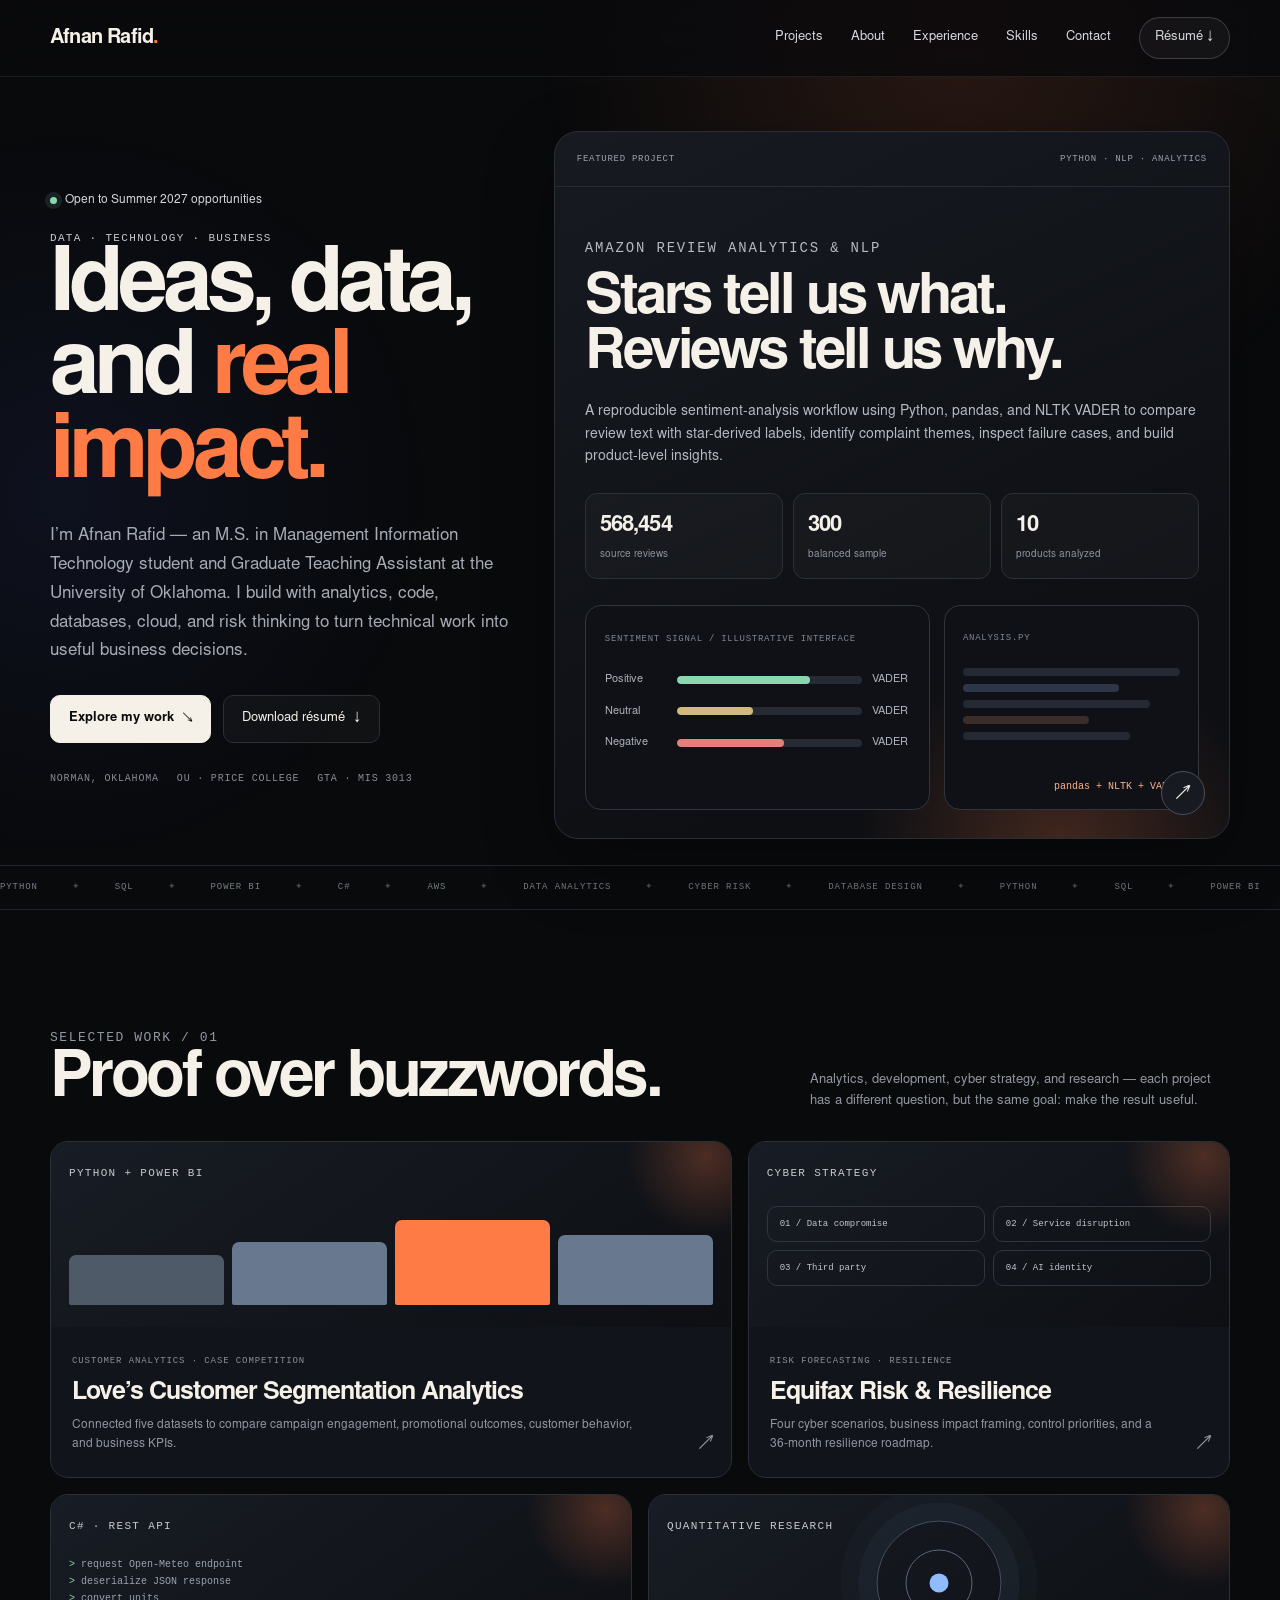
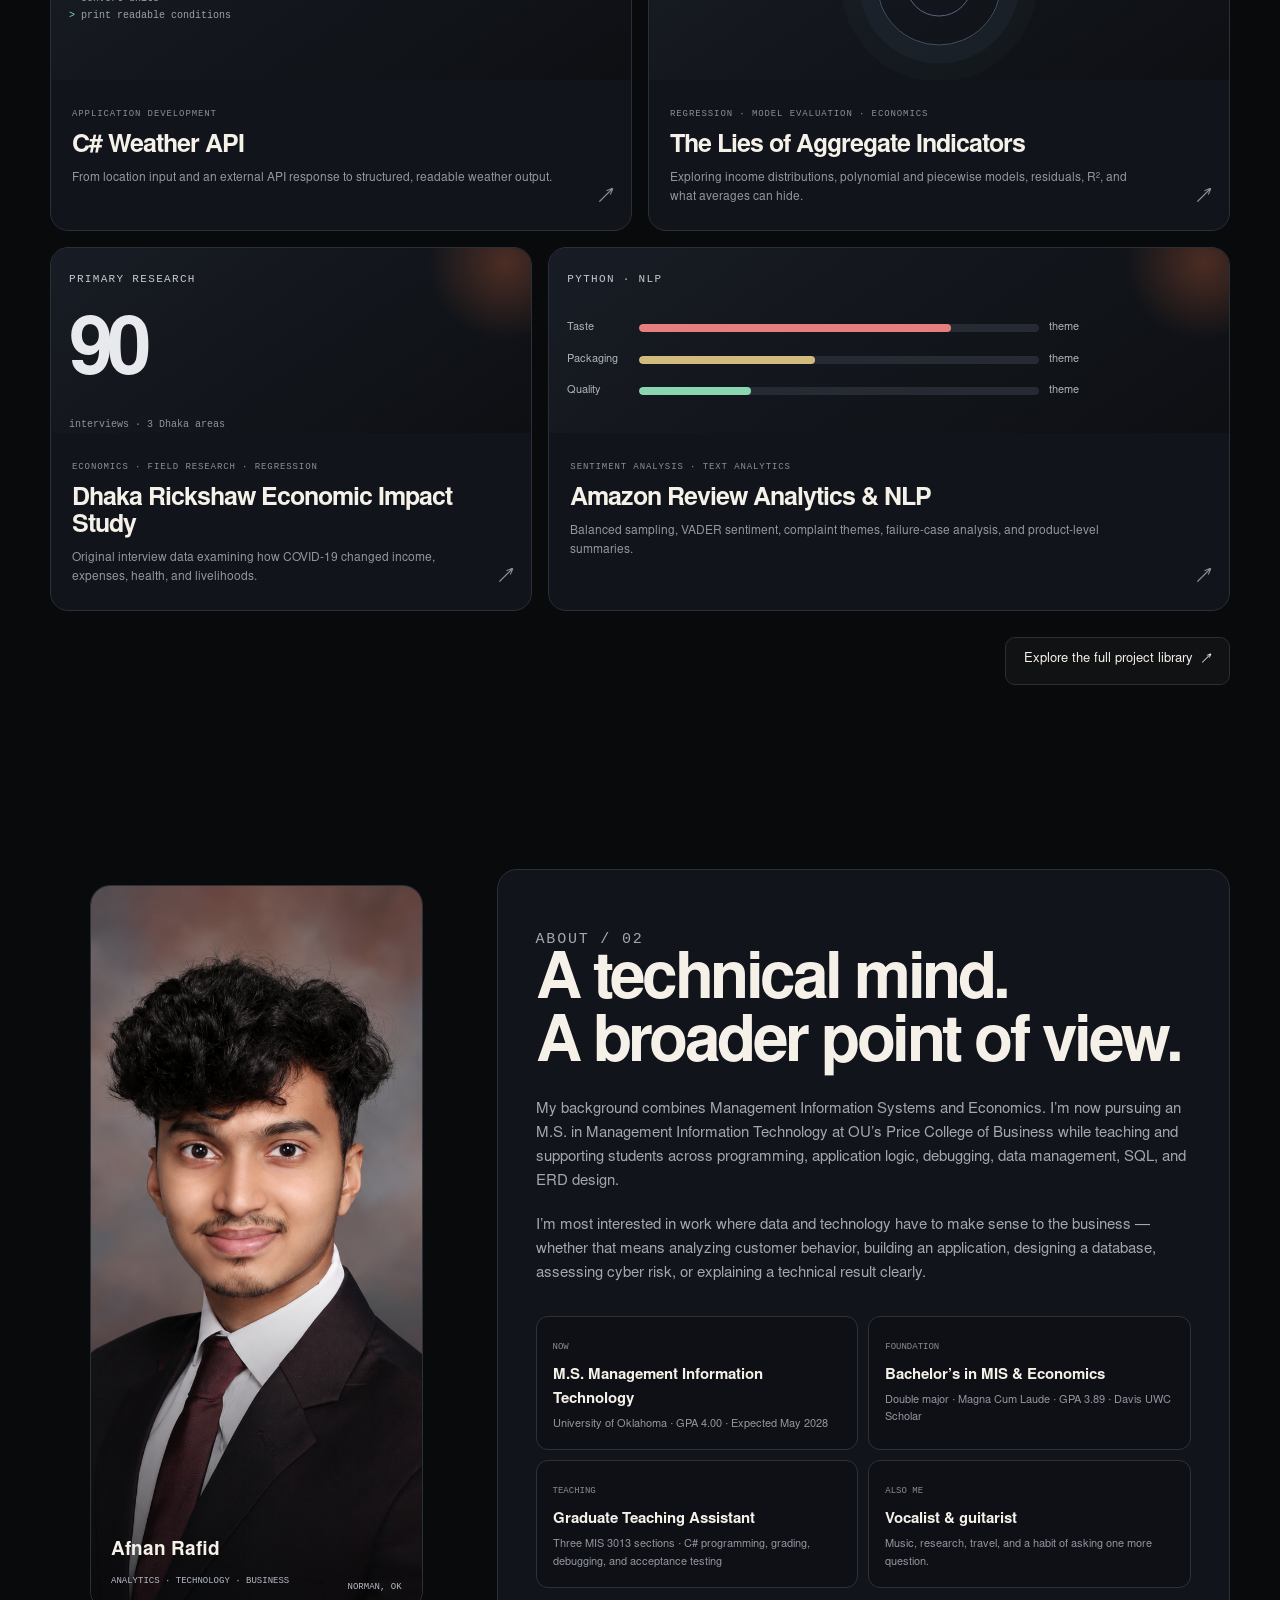
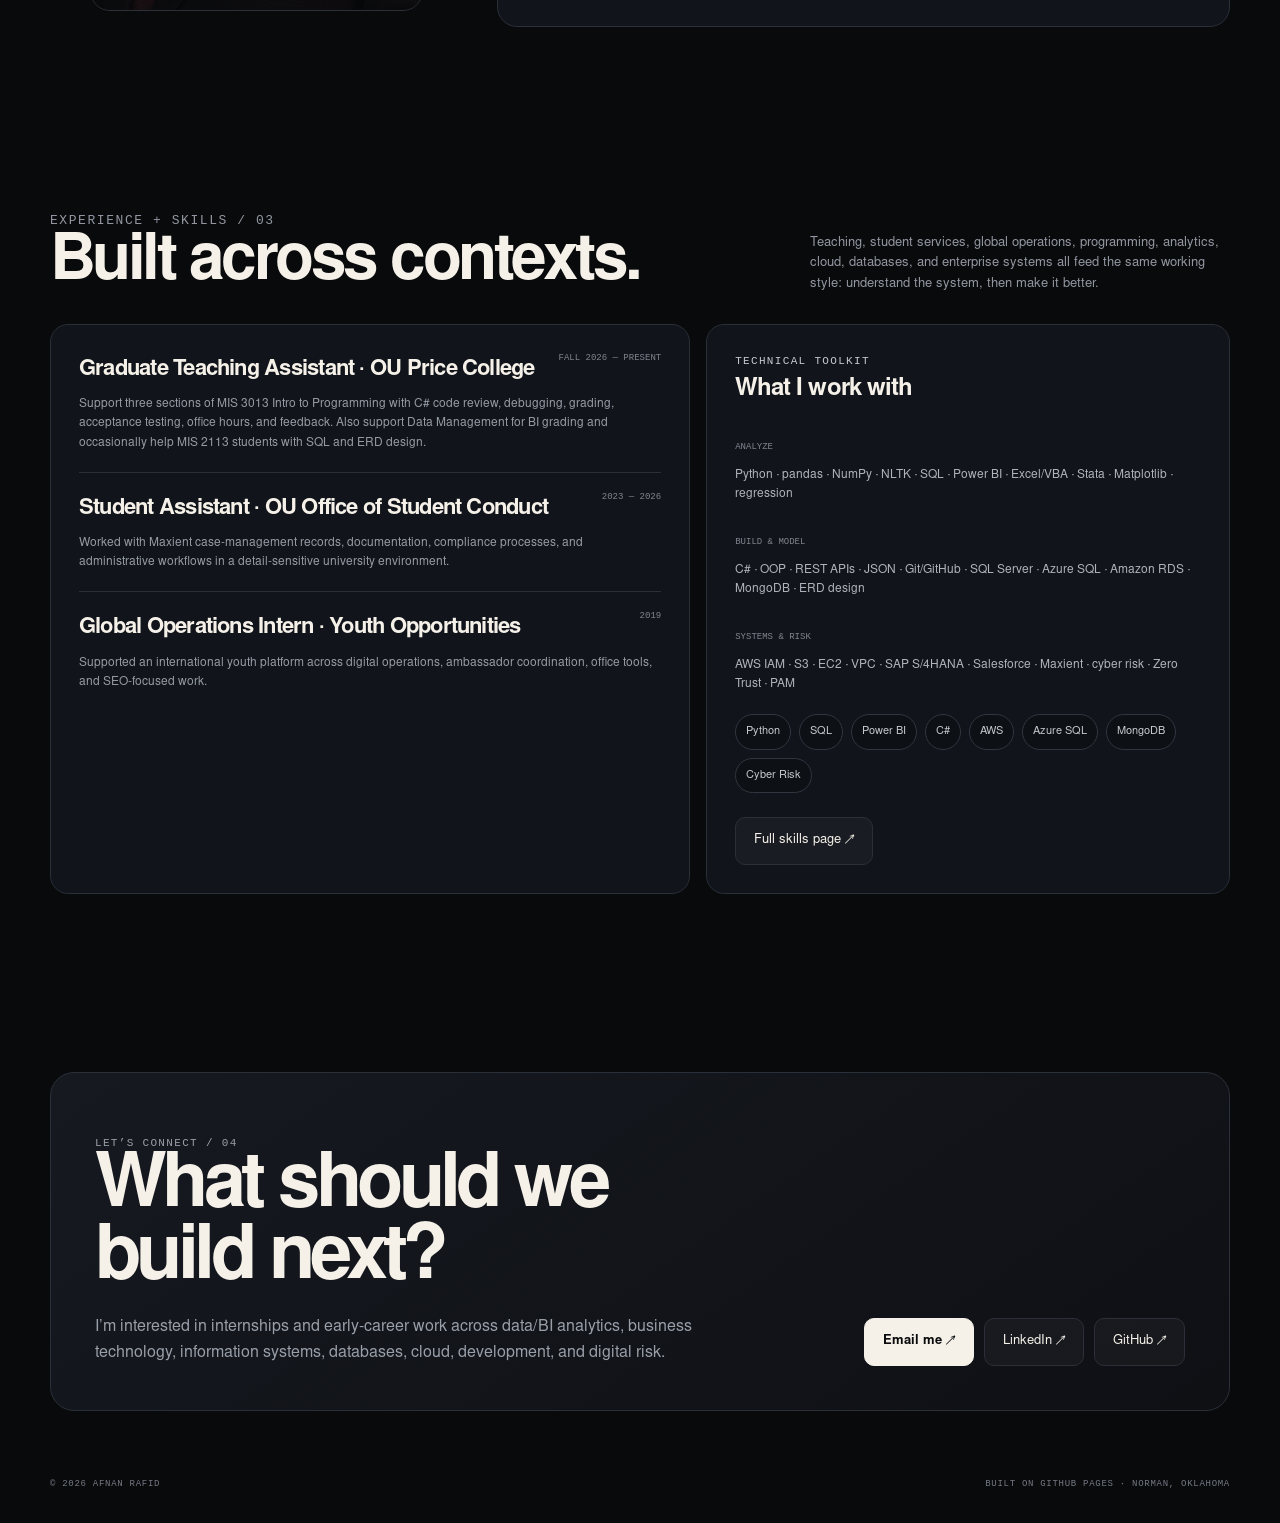
==== commit ad8f588d: "Fix portfolio audit issues" ====
--- a/index.html
+++ b/index.html
@@ -160,7 +160,7 @@
             <div class="credential"><span>Teaching</span><strong>Graduate Teaching Assistant</strong><p>Three MIS 3013 sections · C# programming, grading, debugging, and acceptance testing</p></div>
             <div class="credential"><span>Also me</span><strong>Vocalist &amp; guitarist</strong><p>Music, research, travel, and a habit of asking one more question.</p></div>
           </div>
-          <div class="human-note"><b>✦</b><p>The headshot is here intentionally: enough to make the portfolio human and memorable, without competing with the work at the top of the page.</p></div>
+          
         </div>
       </div>
     </section>
@@ -186,7 +186,7 @@
       </div>
     </section>
 
-    <section class="contact-section">
+    <section id="contact" class="contact-section">
       <div class="wrap contact-card reveal">
         <div><p class="eyebrow">LET’S CONNECT / 04</p><h2>What should we<br>build next?</h2><p>I’m interested in internships and early-career work across data/BI analytics, business technology, information systems, databases, cloud, development, and digital risk.</p></div>
         <div class="contact-links"><a class="button button-primary" href="mailto:arafid@ou.edu">Email me ↗</a><a class="button button-ghost" href="https://www.linkedin.com/in/arafid/" target="_blank" rel="noopener noreferrer">LinkedIn ↗</a><a class="button button-ghost" href="https://github.com/arafid" target="_blank" rel="noopener noreferrer">GitHub ↗</a></div>
--- a/home-cinematic.css
+++ b/home-cinematic.css
@@ -1,4 +1,5 @@
 @font-face{font-family:PortfolioSans;src:url('/assets/body.woff') format('woff');font-weight:400;font-display:swap}
 @font-face{font-family:PortfolioSans;src:url('/assets/body-bold.woff') format('woff');font-weight:700;font-display:swap}
 :root{--bg:#090a0c;--bg-soft:#101217;--panel:#151820;--panel-2:#1a1e27;--text:#f5f1e9;--muted:#a7abb4;--line:#2a2f39;--accent:#ff7b46;--accent-soft:#ffb08d;--green:#89d6b0;--blue:#8ebcff;--shadow:0 24px 70px rgba(0,0,0,.32);--sans:PortfolioSans,Arial,Helvetica,sans-serif;--mono:'Courier New',monospace;--wrap:min(1180px,calc(100% - 40px))}
-*{box-sizing:border-box}html{scroll-behavior:smooth;scroll-padding-top:90px}body{margin:0;background:var(--bg);color:var(--text);font-family:var(--sans);font-size:16px;line-height:1.6;-webkit-font-smoothing:antialiased}body::before{content:'';position:fixed;inset:0;pointer-events:none;background:radial-gradient(circle at 75% 5%,rgba(255,123,70,.13),transparent 33%),radial-gradient(circle at 5% 55%,rgba(80,114,255,.08),transparent 28%);z-index:-1}a{color:inherit;text-decoration:none}button{font:inherit;color:inherit}img{max-width:100%;display:block}h1,h2,h3,p{margin:0}.wrap{width:var(--wrap);margin:0 auto}.skip-link{position:fixed;left:12px;top:12px;z-index:100;background:#fff;color:#000;padding:10px 14px;border-radius:8px;transform:translateY(-140%)}.skip-link:focus{transform:none}.eyebrow,.mono{font-family:var(--mono);text-transform:uppercase;letter-spacing:.12em}.eyebrow{font-size:11px;color:#c6c9d0}.site-header{position:sticky;top:0;z-index:50;background:rgba(9,10,12,.78);backdrop-filter:blur(18px);border-bottom:1px solid rgba(255,255,255,.08)}.nav-wrap{height:76px;display:flex;align-items:center;justify-content:space-between;gap:28px}.brand{font-weight:700;font-size:20px;letter-spacing:-.04em}.brand span{color:var(--accent)}.desktop-nav{display:flex;align-items:center;gap:28px}.desktop-nav a{font-size:13px;color:#d7d9df}.desktop-nav a:hover{color:#fff}.resume-pill{border:1px solid rgba(255,255,255,.18);padding:10px 15px;border-radius:999px;background:rgba(255,255,255,.04)}.menu-toggle{display:none;background:transparent;border:1px solid var(--line);border-radius:10px;width:42px;height:42px;align-items:center;justify-content:center;flex-direction:column;gap:5px}.menu-toggle span{width:18px;height:1px;background:#fff}.mobile-nav{display:none;position:absolute;top:76px;left:0;right:0;background:#0d0f13;border-bottom:1px solid var(--line);padding:18px 20px 24px}.mobile-nav a{display:block;padding:12px 0;color:#e8e9ed}.hero{padding:54px 0 26px}.hero-grid{display:grid;grid-template-columns:.82fr 1.18fr;gap:34px;align-items:stretch}.hero-copy{padding:38px 0 30px;display:flex;flex-direction:column;justify-content:center}.availability{display:inline-flex;align-items:center;gap:8px;margin-bottom:20px;color:#d6d8de;font-size:12px}.availability i{width:7px;height:7px;border-radius:50%;background:var(--green);box-shadow:0 0 0 5px rgba(137,214,176,.12)}.hero h1{font-size:clamp(52px,7vw,94px);line-height:.93;letter-spacing:-.065em;font-weight:700;max-width:690px}.hero h1 .accent{color:var(--accent)}.hero-lede{max-width:610px;color:var(--muted);font-size:17px;line-height:1.7;margin-top:25px}.hero-actions{display:flex;gap:12px;flex-wrap:wrap;margin-top:28px}.button{display:inline-flex;align-items:center;justify-content:center;gap:9px;min-height:48px;padding:0 18px;border-radius:10px;border:1px solid var(--line);font-size:13px;transition:.2s ease}.button-primary{background:var(--text);color:#0a0b0d;border-color:var(--text);font-weight:700}.button-primary:hover{transform:translateY(-2px);box-shadow:0 10px 30px rgba(255,255,255,.1)}.button-ghost{background:rgba(255,255,255,.035)}.button-ghost:hover{border-color:#575d69;background:rgba(255,255,255,.065)}.hero-meta{display:flex;gap:18px;flex-wrap:wrap;margin-top:28px;color:#868b95;font-family:var(--mono);font-size:10px;text-transform:uppercase;letter-spacing:.08em}.featured{position:relative;background:linear-gradient(155deg,#171a21,#0d0f13 78%);border:1px solid #292e37;border-radius:24px;overflow:hidden;min-height:590px;box-shadow:var(--shadow)}.featured::after{content:'';position:absolute;inset:auto -10% -34% 40%;height:65%;background:radial-gradient(circle,rgba(255,123,70,.22),transparent 62%);pointer-events:none}.featured-top{display:flex;justify-content:space-between;gap:16px;padding:20px 22px;border-bottom:1px solid #272b34;font-family:var(--mono);font-size:9px;letter-spacing:.08em;text-transform:uppercase;color:#9ea3ad}.featured-main{padding:32px 30px 28px;position:relative;z-index:2}.featured-kicker{font-family:var(--mono);font-size:10px;letter-spacing:.13em;text-transform:uppercase;color:var(--accent-soft)}.featured h2{font-size:clamp(37px,4.4vw,66px);line-height:.98;letter-spacing:-.055em;margin-top:13px;max-width:720px}.featured p{color:#b5bac3;max-width:680px;margin-top:18px;font-size:14px}.feature-stats{display:grid;grid-template-columns:repeat(3,1fr);gap:10px;margin-top:25px}.feature-stats div{padding:15px 14px;border:1px solid #2b3039;border-radius:12px;background:rgba(255,255,255,.025)}.feature-stats strong{display:block;font-size:22px;letter-spacing:-.04em}.feature-stats span{display:block;margin-top:3px;color:#8f949f;font-size:10px}.feature-visual{height:205px;margin-top:26px;display:grid;grid-template-columns:1.15fr .85fr;gap:14px}.sentiment-panel,.code-panel{border:1px solid #30353f;border-radius:16px;background:#0f1116;overflow:hidden}.sentiment-panel{padding:19px}.sentiment-panel .label,.code-panel .label{font-family:var(--mono);font-size:9px;color:#7f8590;letter-spacing:.08em;text-transform:uppercase}.sentiment-bars{display:grid;gap:14px;margin-top:20px}.bar-row{display:grid;grid-template-columns:62px 1fr 38px;gap:10px;align-items:center;font-size:11px;color:#aeb2bc}.bar-track{height:8px;border-radius:999px;background:#252a33;overflow:hidden}.bar-track i{display:block;height:100%;border-radius:999px}.bar-track .positive{width:72%;background:var(--green)}.bar-track .neutral{width:41%;background:#d2ba7f}.bar-track .negative{width:58%;background:#e67e7e}.code-panel{padding:18px;position:relative}.code-lines{margin-top:18px;display:grid;gap:8px}.code-line{height:8px;border-radius:999px;background:#242934}.code-line:nth-child(2){width:72%;background:#2e3748}.code-line:nth-child(3){width:86%}.code-line:nth-child(4){width:58%;background:#3b2e2a}.code-line:nth-child(5){width:77%}.code-note{position:absolute;right:18px;bottom:17px;font:10px var(--mono);color:var(--accent-soft)}.feature-link{position:absolute;right:24px;bottom:23px;z-index:3;width:44px;height:44px;border-radius:50%;display:grid;place-items:center;border:1px solid #4a505b;background:#171a21;font-size:20px}.feature-link:hover{background:var(--accent);border-color:var(--accent);color:#111}.marquee{margin-top:26px;border-block:1px solid #20242c;overflow:hidden}.marquee-track{display:flex;width:max-content;gap:34px;padding:14px 0;animation:marquee 24s linear infinite;font-family:var(--mono);font-size:9px;text-transform:uppercase;letter-spacing:.1em;color:#777d88}.marquee-track span::after{content:'✦';margin-left:34px;color:#444a54}@keyframes marquee{to{transform:translateX(-50%)}}.section{padding:92px 0}.section-head{display:flex;justify-content:space-between;gap:28px;align-items:end;margin-bottom:28px}.section-head h2{font-size:clamp(38px,5vw,64px);letter-spacing:-.055em;line-height:1}.section-head p{max-width:420px;color:#9297a1;font-size:13px}.project-rail{display:grid;grid-template-columns:repeat(12,1fr);gap:16px}.project-card{position:relative;border:1px solid #2a2f38;border-radius:18px;background:#11141a;overflow:hidden;min-height:330px;transition:.22s ease}.project-card:hover{transform:translateY(-4px);border-color:#4a515e}.project-card.large{grid-column:span 7}.project-card.medium{grid-column:span 5}.project-card.half{grid-column:span 6}.project-card .visual{height:185px;padding:18px;position:relative;overflow:hidden;background:linear-gradient(145deg,#181c24,#0d0f13)}.project-card .visual::after{content:'';position:absolute;width:170px;height:170px;border-radius:50%;right:-60px;top:-70px;background:radial-gradient(circle,rgba(255,123,70,.25),transparent 65%)}.project-card .meta{padding:20px 21px 22px}.project-card .type{font:9px var(--mono);text-transform:uppercase;letter-spacing:.1em;color:#898f99}.project-card h3{font-size:25px;line-height:1.08;letter-spacing:-.04em;margin-top:8px}.project-card p{color:#9297a2;font-size:12px;margin-top:9px;max-width:90%}.project-arrow{position:absolute;right:18px;bottom:18px;font-size:20px;color:#8e949f}.mini-chart{position:absolute;left:18px;right:18px;bottom:22px;display:flex;align-items:end;gap:8px;height:92px}.mini-chart i{flex:1;border-radius:7px 7px 2px 2px;background:#4f5a69}.mini-chart i:nth-child(2){height:68%;background:#68788f}.mini-chart i:nth-child(3){height:92%;background:var(--accent)}.mini-chart i:nth-child(4){height:76%;background:#68788f}.mini-chart i:nth-child(1){height:54%}.risk-grid{display:grid;grid-template-columns:repeat(2,1fr);gap:8px;margin-top:21px}.risk-grid span{padding:12px;border:1px solid #303641;border-radius:10px;font:9px var(--mono);color:#c1c5cd}.terminal{font:10px/1.7 var(--mono);color:#9aa2ae;margin-top:18px}.terminal b{color:var(--green);font-weight:400}.math-ring{position:absolute;left:50%;top:48%;transform:translate(-50%,-50%);width:125px;height:125px;border:1px solid #465065;border-radius:50%;box-shadow:0 0 0 18px rgba(142,188,255,.04),0 0 0 36px rgba(142,188,255,.025)}.math-ring::before,.math-ring::after{content:'';position:absolute;inset:28px;border:1px solid #5a6680;border-radius:50%}.math-ring::after{inset:52px;background:var(--blue);border:0}.interview-number{font-size:80px;font-weight:700;letter-spacing:-.08em;color:#e8e9ed}.interview-caption{font:10px var(--mono);color:#8d939e}.all-projects{margin-top:26px;display:flex;justify-content:flex-end}.about-grid{display:grid;grid-template-columns:.72fr 1.28fr;gap:34px;align-items:stretch}.portrait-card{border:1px solid #2b3039;border-radius:20px;overflow:hidden;background:#12151b;position:relative}.portrait-card img{width:100%;height:100%;min-height:480px;object-fit:cover;object-position:center top;filter:saturate(.88) contrast(1.03)}.portrait-card::after{content:'';position:absolute;inset:0;background:linear-gradient(to top,rgba(8,9,11,.78),transparent 48%)}.portrait-label{position:absolute;z-index:2;left:20px;right:20px;bottom:18px;display:flex;justify-content:space-between;gap:12px;align-items:end}.portrait-label strong{font-size:19px}.portrait-label span{font:9px var(--mono);color:#b5bac4;text-transform:uppercase}.about-copy{border:1px solid #2a2f38;border-radius:20px;background:#11141a;padding:38px}.about-copy h2{font-size:clamp(39px,5vw,65px);line-height:.99;letter-spacing:-.055em}.about-copy>p{color:#a2a7b1;max-width:750px;margin-top:20px;font-size:15px}.credential-grid{display:grid;grid-template-columns:repeat(2,1fr);gap:10px;margin-top:30px}.credential{padding:16px;border:1px solid #2c313b;border-radius:12px;background:#0e1015}.credential span{font:9px var(--mono);color:#858b96;text-transform:uppercase}.credential strong{display:block;margin-top:5px;font-size:15px}.credential p{font-size:11px;color:#9095a0;margin-top:4px}.human-note{display:flex;gap:12px;align-items:flex-start;margin-top:25px;padding-top:22px;border-top:1px solid #292e37}.human-note b{font-size:18px;color:var(--accent)}.human-note p{margin:0;color:#9aa0aa;font-size:12px}.experience-grid{display:grid;grid-template-columns:1.1fr .9fr;gap:16px}.experience-main,.skills-panel{border:1px solid #2a2f38;border-radius:18px;background:#11141a;padding:28px}.role{padding:19px 0;border-bottom:1px solid #292e37}.role:first-of-type{padding-top:0}.role:last-child{border-bottom:0;padding-bottom:0}.role-top{display:flex;justify-content:space-between;gap:20px}.role h3{font-size:22px;letter-spacing:-.035em}.role .date{font:9px var(--mono);color:#7f8590;text-transform:uppercase;white-space:nowrap}.role p{color:#969ca6;font-size:12px;margin-top:7px}.skill-cloud{display:flex;flex-wrap:wrap;gap:8px;margin-top:20px}.skill-cloud span{padding:8px 10px;border:1px solid #303641;border-radius:999px;background:#0d1014;font-size:11px;color:#c5c8cf}.skills-panel h3{font-size:24px;letter-spacing:-.04em}.skill-group{margin-top:24px}.skill-group small{font:9px var(--mono);color:#7f8590;text-transform:uppercase}.skill-group p{margin-top:7px;color:#b0b4bd;font-size:12px}.contact-section{padding:86px 0 44px}.contact-card{border:1px solid #2a3039;border-radius:24px;background:linear-gradient(145deg,#161920,#0e1014);padding:44px;display:grid;grid-template-columns:1fr auto;gap:28px;align-items:end}.contact-card h2{font-size:clamp(42px,6vw,76px);line-height:.95;letter-spacing:-.06em}.contact-card p{color:#999fa9;margin-top:18px;max-width:620px}.contact-links{display:flex;gap:10px;flex-wrap:wrap;justify-content:flex-end}.footer{padding:24px 0 34px;color:#747a84;font:9px var(--mono);text-transform:uppercase;letter-spacing:.08em}.footer-inner{display:flex;justify-content:space-between;gap:20px;flex-wrap:wrap}.reveal{opacity:0;transform:translateY(20px);transition:opacity .7s ease,transform .7s ease}.reveal.is-visible{opacity:1;transform:none}@media(max-width:980px){.hero-grid,.about-grid,.experience-grid{grid-template-columns:1fr}.featured{min-height:0}.portrait-card img{max-height:600px}.project-card.large,.project-card.medium,.project-card.half{grid-column:span 12}.contact-card{grid-template-columns:1fr}.contact-links{justify-content:flex-start}}@media(max-width:760px){:root{--wrap:min(100% - 28px,1180px)}.desktop-nav{display:none}.menu-toggle{display:flex}.mobile-nav[hidden]{display:none}.mobile-nav{display:block}.hero{padding-top:30px}.hero-copy{padding:18px 0 2px}.hero h1{font-size:clamp(50px,16vw,72px)}.hero-grid{gap:22px}.featured-main{padding:25px 20px 22px}.feature-stats{grid-template-columns:1fr}.feature-visual{height:auto;grid-template-columns:1fr}.sentiment-panel,.code-panel{min-height:170px}.section{padding:70px 0}.section-head{align-items:start;flex-direction:column}.project-rail{display:flex;overflow-x:auto;scroll-snap-type:x mandatory;padding-bottom:8px}.project-card{min-width:86%;scroll-snap-align:start}.about-copy{padding:26px 20px}.credential-grid{grid-template-columns:1fr}.role-top{flex-direction:column;gap:4px}.contact-card{padding:30px 22px}.marquee-track{animation-duration:20s}}@media(prefers-reduced-motion:reduce){html{scroll-behavior:auto}.marquee-track{animation:none}.reveal{opacity:1;transform:none;transition:none}.project-card,.button{transition:none}}+*{box-sizing:border-box}html{scroll-behavior:smooth;scroll-padding-top:90px}body{margin:0;background:var(--bg);color:var(--text);font-family:var(--sans);font-size:16px;line-height:1.6;-webkit-font-smoothing:antialiased}body::before{content:'';position:fixed;inset:0;pointer-events:none;background:radial-gradient(circle at 75% 5%,rgba(255,123,70,.13),transparent 33%),radial-gradient(circle at 5% 55%,rgba(80,114,255,.08),transparent 28%);z-index:-1}a{color:inherit;text-decoration:none}button{font:inherit;color:inherit}img{max-width:100%;display:block}h1,h2,h3,p{margin:0}.wrap{width:var(--wrap);margin:0 auto}.skip-link{position:fixed;left:12px;top:12px;z-index:100;background:#fff;color:#000;padding:10px 14px;border-radius:8px;transform:translateY(-140%)}.skip-link:focus{transform:none}.eyebrow,.mono{font-family:var(--mono);text-transform:uppercase;letter-spacing:.12em}.eyebrow{font-size:11px;color:#c6c9d0}.site-header{position:sticky;top:0;z-index:50;background:rgba(9,10,12,.78);backdrop-filter:blur(18px);border-bottom:1px solid rgba(255,255,255,.08)}.nav-wrap{height:76px;display:flex;align-items:center;justify-content:space-between;gap:28px}.brand{font-weight:700;font-size:20px;letter-spacing:-.04em}.brand span{color:var(--accent)}.desktop-nav{display:flex;align-items:center;gap:28px}.desktop-nav a{font-size:13px;color:#d7d9df}.desktop-nav a:hover{color:#fff}.resume-pill{border:1px solid rgba(255,255,255,.18);padding:10px 15px;border-radius:999px;background:rgba(255,255,255,.04)}.menu-toggle{display:none;background:transparent;border:1px solid var(--line);border-radius:10px;width:42px;height:42px;align-items:center;justify-content:center;flex-direction:column;gap:5px}.menu-toggle span{width:18px;height:1px;background:#fff}.mobile-nav{display:none;position:absolute;top:76px;left:0;right:0;background:#0d0f13;border-bottom:1px solid var(--line);padding:18px 20px 24px}.mobile-nav a{display:block;padding:12px 0;color:#e8e9ed}.hero{padding:54px 0 26px}.hero-grid{display:grid;grid-template-columns:.82fr 1.18fr;gap:34px;align-items:stretch}.hero-copy{padding:38px 0 30px;display:flex;flex-direction:column;justify-content:center}.availability{display:inline-flex;align-items:center;gap:8px;margin-bottom:20px;color:#d6d8de;font-size:12px}.availability i{width:7px;height:7px;border-radius:50%;background:var(--green);box-shadow:0 0 0 5px rgba(137,214,176,.12)}.hero h1{font-size:clamp(52px,7vw,94px);line-height:.93;letter-spacing:-.065em;font-weight:700;max-width:690px}.hero h1 .accent{color:var(--accent)}.hero-lede{max-width:610px;color:var(--muted);font-size:17px;line-height:1.7;margin-top:25px}.hero-actions{display:flex;gap:12px;flex-wrap:wrap;margin-top:28px}.button{display:inline-flex;align-items:center;justify-content:center;gap:9px;min-height:48px;padding:0 18px;border-radius:10px;border:1px solid var(--line);font-size:13px;transition:.2s ease}.button-primary{background:var(--text);color:#0a0b0d;border-color:var(--text);font-weight:700}.button-primary:hover{transform:translateY(-2px);box-shadow:0 10px 30px rgba(255,255,255,.1)}.button-ghost{background:rgba(255,255,255,.035)}.button-ghost:hover{border-color:#575d69;background:rgba(255,255,255,.065)}.hero-meta{display:flex;gap:18px;flex-wrap:wrap;margin-top:28px;color:#868b95;font-family:var(--mono);font-size:10px;text-transform:uppercase;letter-spacing:.08em}.featured{position:relative;background:linear-gradient(155deg,#171a21,#0d0f13 78%);border:1px solid #292e37;border-radius:24px;overflow:hidden;min-height:590px;box-shadow:var(--shadow)}.featured::after{content:'';position:absolute;inset:auto -10% -34% 40%;height:65%;background:radial-gradient(circle,rgba(255,123,70,.22),transparent 62%);pointer-events:none}.featured-top{display:flex;justify-content:space-between;gap:16px;padding:20px 22px;border-bottom:1px solid #272b34;font-family:var(--mono);font-size:9px;letter-spacing:.08em;text-transform:uppercase;color:#9ea3ad}.featured-main{padding:32px 30px 28px;position:relative;z-index:2}.featured-kicker{font-family:var(--mono);font-size:10px;letter-spacing:.13em;text-transform:uppercase;color:var(--accent-soft)}.featured h2{font-size:clamp(37px,4.4vw,66px);line-height:.98;letter-spacing:-.055em;margin-top:13px;max-width:720px}.featured p{color:#b5bac3;max-width:680px;margin-top:18px;font-size:14px}.feature-stats{display:grid;grid-template-columns:repeat(3,1fr);gap:10px;margin-top:25px}.feature-stats div{padding:15px 14px;border:1px solid #2b3039;border-radius:12px;background:rgba(255,255,255,.025)}.feature-stats strong{display:block;font-size:22px;letter-spacing:-.04em}.feature-stats span{display:block;margin-top:3px;color:#8f949f;font-size:10px}.feature-visual{height:205px;margin-top:26px;display:grid;grid-template-columns:1.15fr .85fr;gap:14px}.sentiment-panel,.code-panel{border:1px solid #30353f;border-radius:16px;background:#0f1116;overflow:hidden}.sentiment-panel{padding:19px}.sentiment-panel .label,.code-panel .label{font-family:var(--mono);font-size:9px;color:#7f8590;letter-spacing:.08em;text-transform:uppercase}.sentiment-bars{display:grid;gap:14px;margin-top:20px}.bar-row{display:grid;grid-template-columns:62px 1fr 38px;gap:10px;align-items:center;font-size:11px;color:#aeb2bc}.bar-track{height:8px;border-radius:999px;background:#252a33;overflow:hidden}.bar-track i{display:block;height:100%;border-radius:999px}.bar-track .positive{width:72%;background:var(--green)}.bar-track .neutral{width:41%;background:#d2ba7f}.bar-track .negative{width:58%;background:#e67e7e}.code-panel{padding:18px;position:relative}.code-lines{margin-top:18px;display:grid;gap:8px}.code-line{height:8px;border-radius:999px;background:#242934}.code-line:nth-child(2){width:72%;background:#2e3748}.code-line:nth-child(3){width:86%}.code-line:nth-child(4){width:58%;background:#3b2e2a}.code-line:nth-child(5){width:77%}.code-note{position:absolute;right:18px;bottom:17px;font:10px var(--mono);color:var(--accent-soft)}.feature-link{position:absolute;right:24px;bottom:23px;z-index:3;width:44px;height:44px;border-radius:50%;display:grid;place-items:center;border:1px solid #4a505b;background:#171a21;font-size:20px}.feature-link:hover{background:var(--accent);border-color:var(--accent);color:#111}.marquee{margin-top:26px;border-block:1px solid #20242c;overflow:hidden}.marquee-track{display:flex;width:max-content;gap:34px;padding:14px 0;animation:marquee 24s linear infinite;font-family:var(--mono);font-size:9px;text-transform:uppercase;letter-spacing:.1em;color:#777d88}.marquee-track span::after{content:'✦';margin-left:34px;color:#444a54}@keyframes marquee{to{transform:translateX(-50%)}}.section{padding:92px 0}.section-head{display:flex;justify-content:space-between;gap:28px;align-items:end;margin-bottom:28px}.section-head h2{font-size:clamp(38px,5vw,64px);letter-spacing:-.055em;line-height:1}.section-head p{max-width:420px;color:#9297a1;font-size:13px}.project-rail{display:grid;grid-template-columns:repeat(12,1fr);gap:16px}.project-card{position:relative;border:1px solid #2a2f38;border-radius:18px;background:#11141a;overflow:hidden;min-height:330px;transition:.22s ease}.project-card:hover{transform:translateY(-4px);border-color:#4a515e}.project-card.large{grid-column:span 7}.project-card.medium{grid-column:span 5}.project-card.half{grid-column:span 6}.project-card .visual{height:185px;padding:18px;position:relative;overflow:hidden;background:linear-gradient(145deg,#181c24,#0d0f13)}.project-card .visual::after{content:'';position:absolute;width:170px;height:170px;border-radius:50%;right:-60px;top:-70px;background:radial-gradient(circle,rgba(255,123,70,.25),transparent 65%)}.project-card .meta{padding:20px 21px 22px}.project-card .type{font:9px var(--mono);text-transform:uppercase;letter-spacing:.1em;color:#898f99}.project-card h3{font-size:25px;line-height:1.08;letter-spacing:-.04em;margin-top:8px}.project-card p{color:#9297a2;font-size:12px;margin-top:9px;max-width:90%}.project-arrow{position:absolute;right:18px;bottom:18px;font-size:20px;color:#8e949f}.mini-chart{position:absolute;left:18px;right:18px;bottom:22px;display:flex;align-items:end;gap:8px;height:92px}.mini-chart i{flex:1;border-radius:7px 7px 2px 2px;background:#4f5a69}.mini-chart i:nth-child(2){height:68%;background:#68788f}.mini-chart i:nth-child(3){height:92%;background:var(--accent)}.mini-chart i:nth-child(4){height:76%;background:#68788f}.mini-chart i:nth-child(1){height:54%}.risk-grid{display:grid;grid-template-columns:repeat(2,1fr);gap:8px;margin-top:21px}.risk-grid span{padding:12px;border:1px solid #303641;border-radius:10px;font:9px var(--mono);color:#c1c5cd}.terminal{font:10px/1.7 var(--mono);color:#9aa2ae;margin-top:18px}.terminal b{color:var(--green);font-weight:400}.math-ring{position:absolute;left:50%;top:48%;transform:translate(-50%,-50%);width:125px;height:125px;border:1px solid #465065;border-radius:50%;box-shadow:0 0 0 18px rgba(142,188,255,.04),0 0 0 36px rgba(142,188,255,.025)}.math-ring::before,.math-ring::after{content:'';position:absolute;inset:28px;border:1px solid #5a6680;border-radius:50%}.math-ring::after{inset:52px;background:var(--blue);border:0}.interview-number{font-size:80px;font-weight:700;letter-spacing:-.08em;color:#e8e9ed}.interview-caption{font:10px var(--mono);color:#8d939e}.all-projects{margin-top:26px;display:flex;justify-content:flex-end}.about-grid{display:grid;grid-template-columns:.72fr 1.28fr;gap:34px;align-items:stretch}.portrait-card{border:1px solid #2b3039;border-radius:20px;overflow:hidden;background:#12151b;position:relative}.portrait-card img{width:100%;height:100%;min-height:480px;object-fit:cover;object-position:center top;filter:saturate(.88) contrast(1.03)}.portrait-card::after{content:'';position:absolute;inset:0;background:linear-gradient(to top,rgba(8,9,11,.78),transparent 48%)}.portrait-label{position:absolute;z-index:2;left:20px;right:20px;bottom:18px;display:flex;justify-content:space-between;gap:12px;align-items:end}.portrait-label strong{font-size:19px}.portrait-label span{font:9px var(--mono);color:#b5bac4;text-transform:uppercase}.about-copy{border:1px solid #2a2f38;border-radius:20px;background:#11141a;padding:38px}.about-copy h2{font-size:clamp(39px,5vw,65px);line-height:.99;letter-spacing:-.055em}.about-copy>p{color:#a2a7b1;max-width:750px;margin-top:20px;font-size:15px}.credential-grid{display:grid;grid-template-columns:repeat(2,1fr);gap:10px;margin-top:30px}.credential{padding:16px;border:1px solid #2c313b;border-radius:12px;background:#0e1015}.credential span{font:9px var(--mono);color:#858b96;text-transform:uppercase}.credential strong{display:block;margin-top:5px;font-size:15px}.credential p{font-size:11px;color:#9095a0;margin-top:4px}.human-note{display:flex;gap:12px;align-items:flex-start;margin-top:25px;padding-top:22px;border-top:1px solid #292e37}.human-note b{font-size:18px;color:var(--accent)}.human-note p{margin:0;color:#9aa0aa;font-size:12px}.experience-grid{display:grid;grid-template-columns:1.1fr .9fr;gap:16px}.experience-main,.skills-panel{border:1px solid #2a2f38;border-radius:18px;background:#11141a;padding:28px}.role{padding:19px 0;border-bottom:1px solid #292e37}.role:first-of-type{padding-top:0}.role:last-child{border-bottom:0;padding-bottom:0}.role-top{display:flex;justify-content:space-between;gap:20px}.role h3{font-size:22px;letter-spacing:-.035em}.role .date{font:9px var(--mono);color:#7f8590;text-transform:uppercase;white-space:nowrap}.role p{color:#969ca6;font-size:12px;margin-top:7px}.skill-cloud{display:flex;flex-wrap:wrap;gap:8px;margin-top:20px}.skill-cloud span{padding:8px 10px;border:1px solid #303641;border-radius:999px;background:#0d1014;font-size:11px;color:#c5c8cf}.skills-panel h3{font-size:24px;letter-spacing:-.04em}.skill-group{margin-top:24px}.skill-group small{font:9px var(--mono);color:#7f8590;text-transform:uppercase}.skill-group p{margin-top:7px;color:#b0b4bd;font-size:12px}.contact-section{padding:86px 0 44px}.contact-card{border:1px solid #2a3039;border-radius:24px;background:linear-gradient(145deg,#161920,#0e1014);padding:44px;display:grid;grid-template-columns:1fr auto;gap:28px;align-items:end}.contact-card h2{font-size:clamp(42px,6vw,76px);line-height:.95;letter-spacing:-.06em}.contact-card p{color:#999fa9;margin-top:18px;max-width:620px}.contact-links{display:flex;gap:10px;flex-wrap:wrap;justify-content:flex-end}.footer{padding:24px 0 34px;color:#747a84;font:9px var(--mono);text-transform:uppercase;letter-spacing:.08em}.footer-inner{display:flex;justify-content:space-between;gap:20px;flex-wrap:wrap}.reveal{opacity:0;transform:translateY(20px);transition:opacity .7s ease,transform .7s ease}.reveal.is-visible{opacity:1;transform:none}@media(max-width:980px){.hero-grid,.about-grid,.experience-grid{grid-template-columns:1fr}.featured{min-height:0}.portrait-card img{max-height:600px}.project-card.large,.project-card.medium,.project-card.half{grid-column:span 12}.contact-card{grid-template-columns:1fr}.contact-links{justify-content:flex-start}}@media(max-width:760px){:root{--wrap:min(100% - 28px,1180px)}.desktop-nav{display:none}.menu-toggle{display:flex}.mobile-nav[hidden]{display:none}.mobile-nav{display:block}.hero{padding-top:30px}.hero-copy{padding:18px 0 2px}.hero h1{font-size:clamp(50px,16vw,72px)}.hero-grid{gap:22px}.featured-main{padding:25px 20px 22px}.feature-stats{grid-template-columns:1fr}.feature-visual{height:auto;grid-template-columns:1fr}.sentiment-panel,.code-panel{min-height:170px}.section{padding:70px 0}.section-head{align-items:start;flex-direction:column}.project-rail{display:flex;overflow-x:auto;scroll-snap-type:x mandatory;padding-bottom:8px}.project-card{min-width:86%;scroll-snap-align:start}.about-copy{padding:26px 20px}.credential-grid{grid-template-columns:1fr}.role-top{flex-direction:column;gap:4px}.contact-card{padding:30px 22px}.marquee-track{animation-duration:20s}}@media(prefers-reduced-motion:reduce){html{scroll-behavior:auto}.marquee-track{animation:none}.reveal{opacity:1;transform:none;transition:none}.project-card,.button{transition:none}}
+@media(max-width:760px){#about{padding-bottom:44px}#experience{padding-top:44px}}
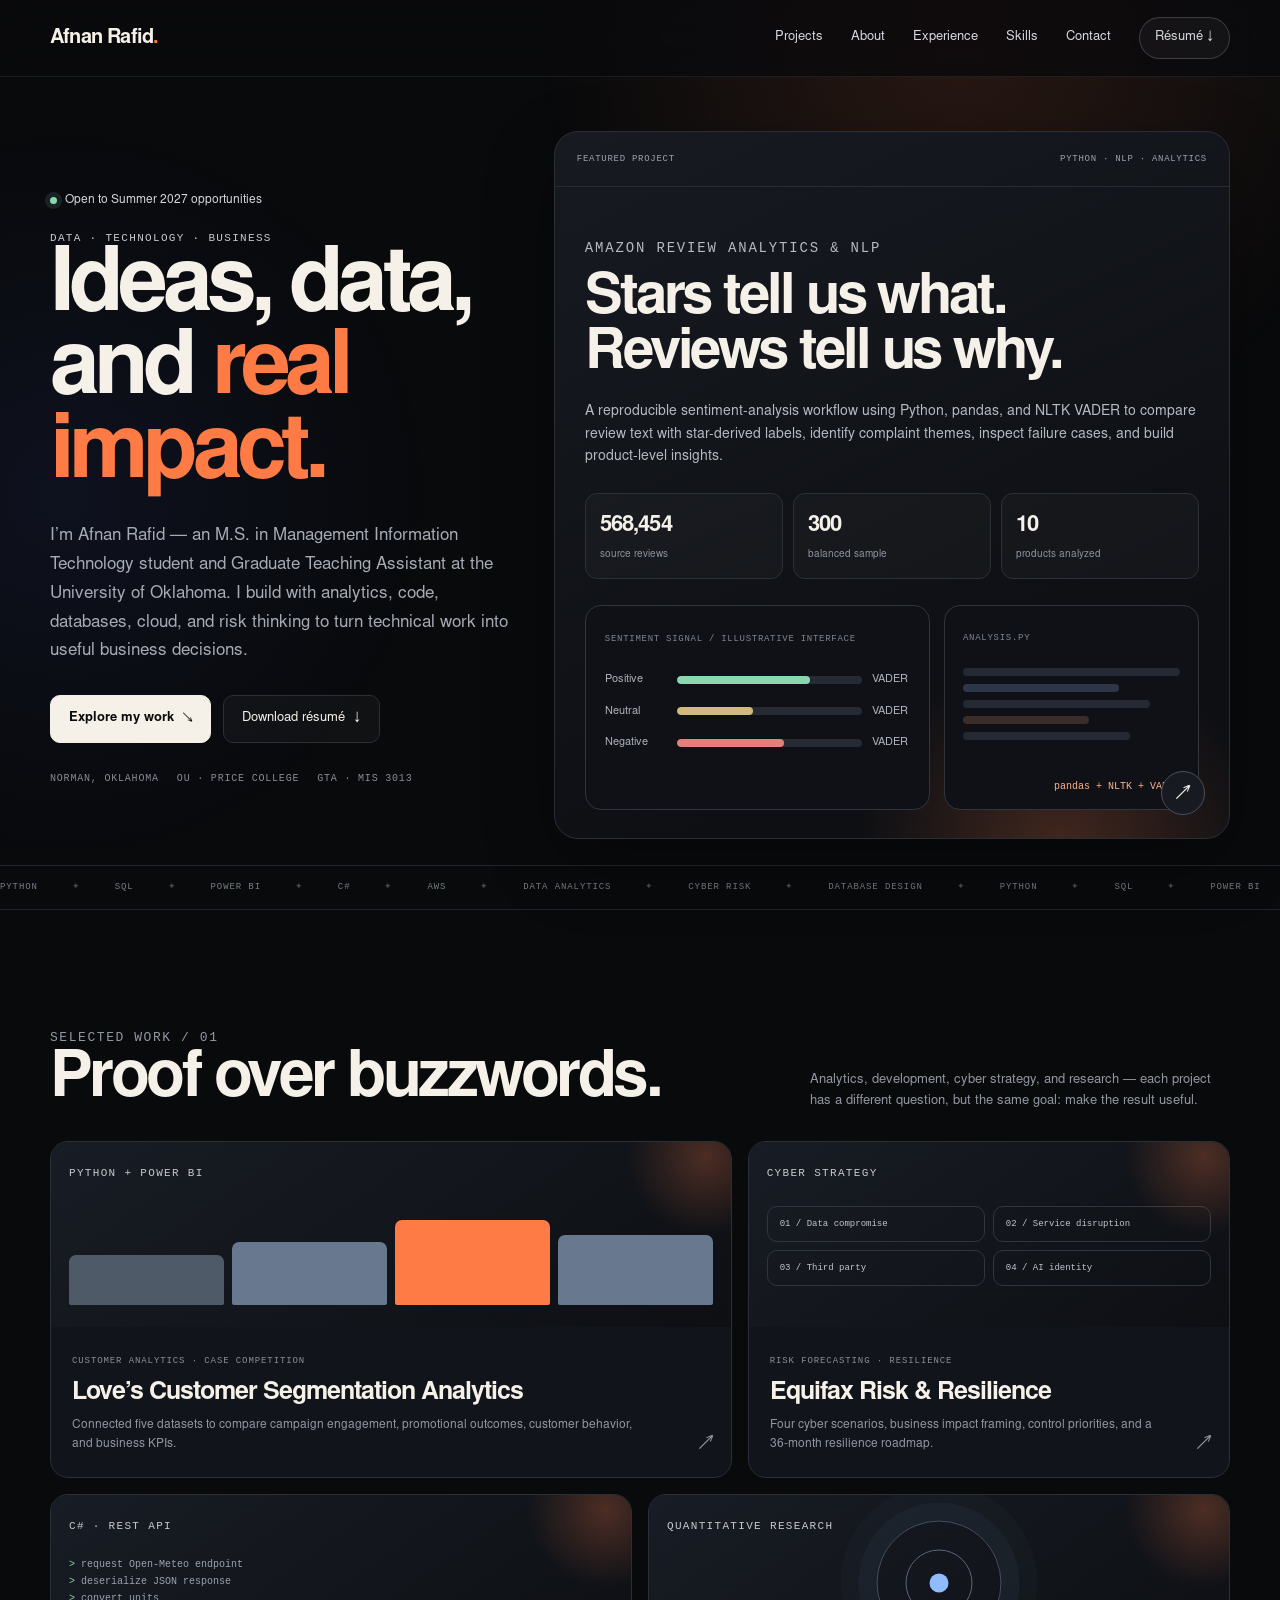
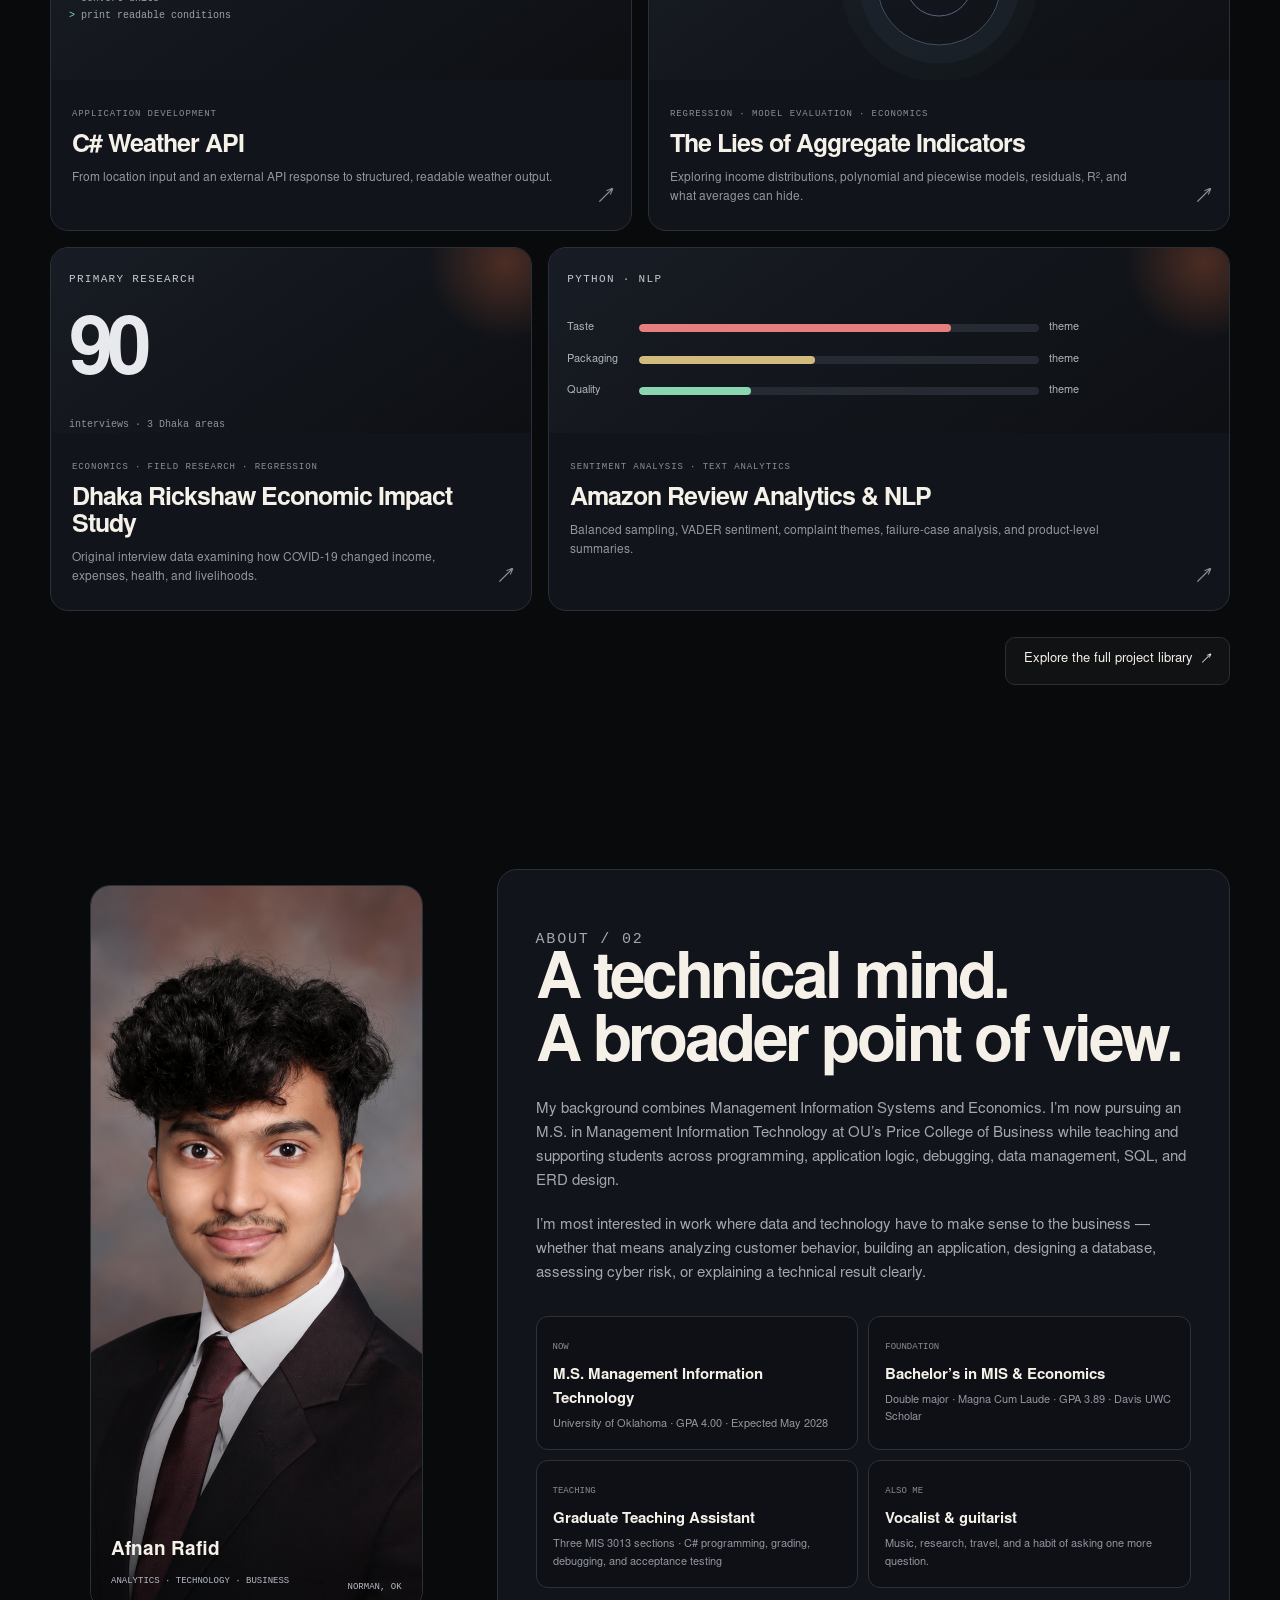
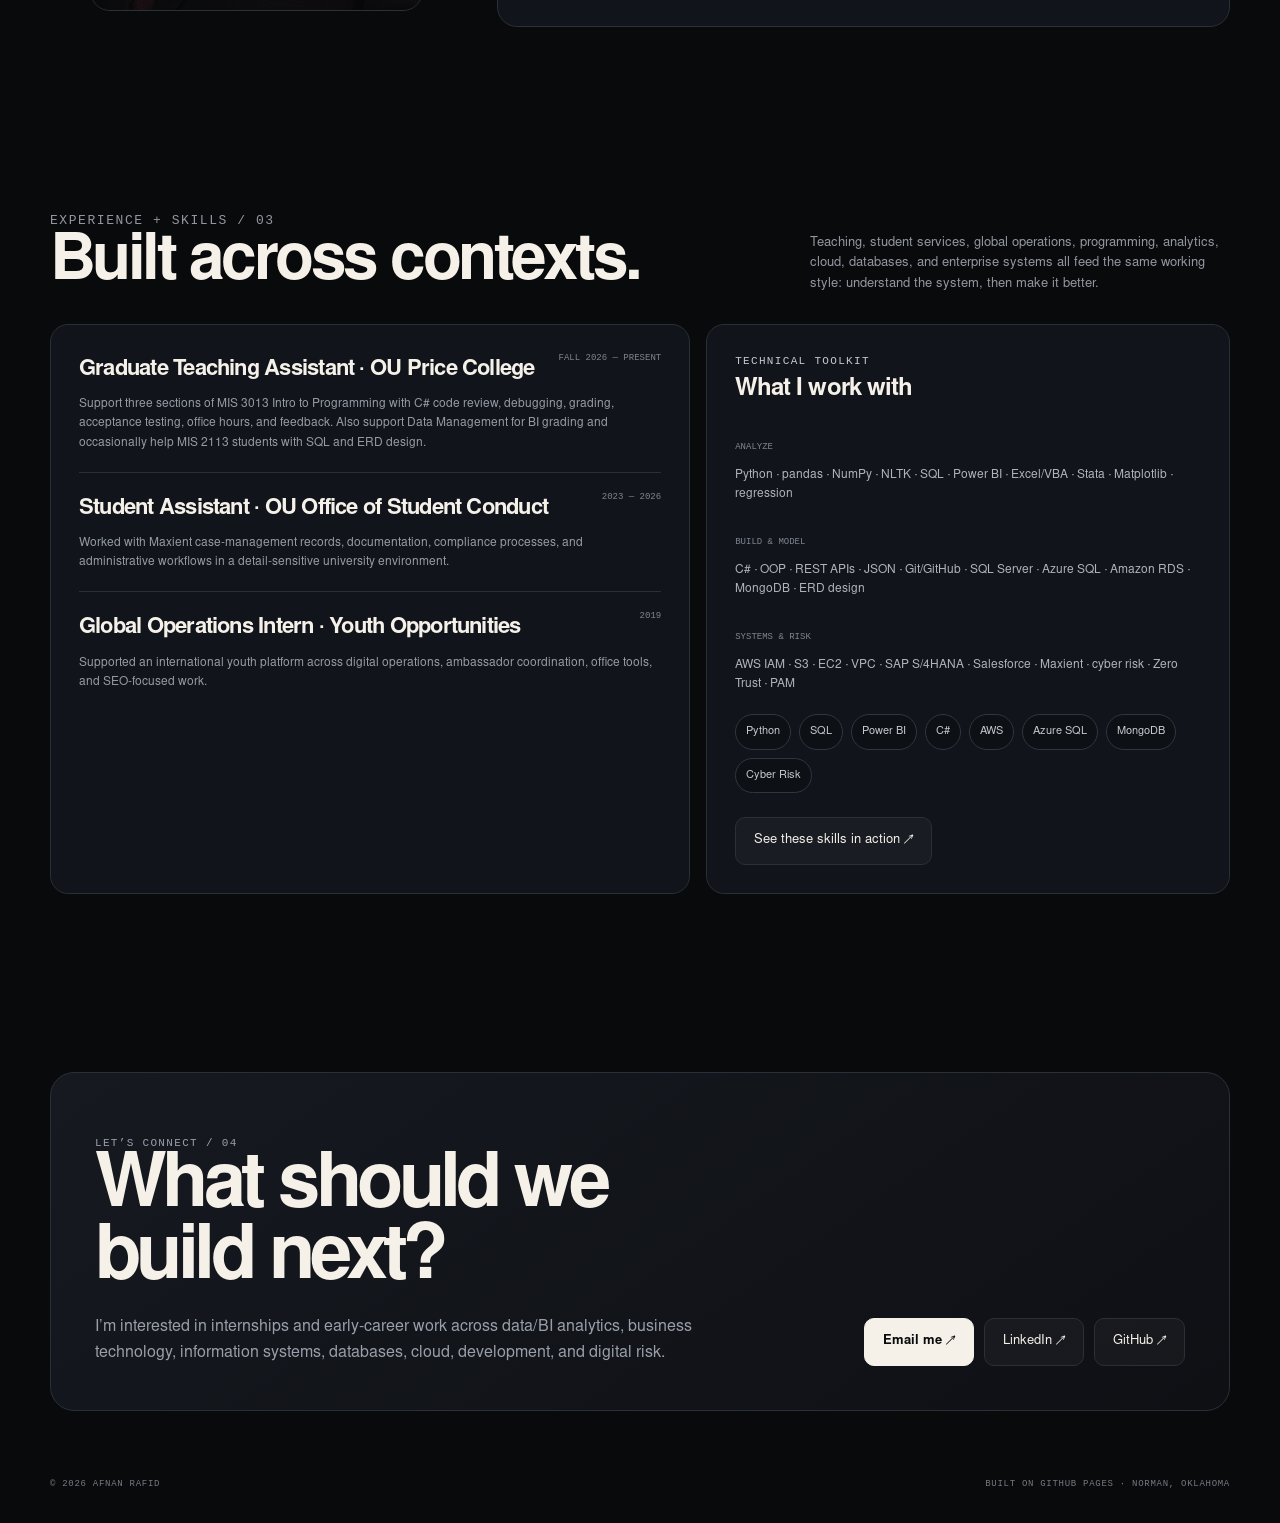
==== commit 8b975b56: "Keep Skills and Contact in main portfolio experience" ====
--- a/index.html
+++ b/index.html
@@ -39,13 +39,13 @@
         <a href="#work">Projects</a>
         <a href="#about">About</a>
         <a href="#experience">Experience</a>
-        <a href="/skills/">Skills</a>
-        <a href="/contact/">Contact</a>
+        <a href="#skills">Skills</a>
+        <a href="#contact">Contact</a>
         <a class="resume-pill" href="/assets/Afnan_Rafid_Resume.pdf" download>Résumé ↓</a>
       </nav>
       <button class="menu-toggle" type="button" aria-expanded="false" aria-controls="mobile-nav" aria-label="Toggle navigation"><span></span><span></span></button>
       <nav id="mobile-nav" class="mobile-nav" aria-label="Mobile navigation" hidden>
-        <a href="#work">Projects</a><a href="#about">About</a><a href="#experience">Experience</a><a href="/skills/">Skills</a><a href="/contact/">Contact</a><a href="/assets/Afnan_Rafid_Resume.pdf" download>Download résumé ↓</a>
+        <a href="#work">Projects</a><a href="#about">About</a><a href="#experience">Experience</a><a href="#skills">Skills</a><a href="#contact">Contact</a><a href="/assets/Afnan_Rafid_Resume.pdf" download>Download résumé ↓</a>
       </nav>
     </div>
   </header>
@@ -174,13 +174,13 @@
             <article class="role"><div class="role-top"><h3>Student Assistant · OU Office of Student Conduct</h3><span class="date">2023 — 2026</span></div><p>Worked with Maxient case-management records, documentation, compliance processes, and administrative workflows in a detail-sensitive university environment.</p></article>
             <article class="role"><div class="role-top"><h3>Global Operations Intern · Youth Opportunities</h3><span class="date">2019</span></div><p>Supported an international youth platform across digital operations, ambassador coordination, office tools, and SEO-focused work.</p></article>
           </div>
-          <aside class="skills-panel reveal">
+          <aside id="skills" class="skills-panel reveal">
             <p class="eyebrow">TECHNICAL TOOLKIT</p><h3>What I work with</h3>
             <div class="skill-group"><small>Analyze</small><p>Python · pandas · NumPy · NLTK · SQL · Power BI · Excel/VBA · Stata · Matplotlib · regression</p></div>
             <div class="skill-group"><small>Build &amp; model</small><p>C# · OOP · REST APIs · JSON · Git/GitHub · SQL Server · Azure SQL · Amazon RDS · MongoDB · ERD design</p></div>
             <div class="skill-group"><small>Systems &amp; risk</small><p>AWS IAM · S3 · EC2 · VPC · SAP S/4HANA · Salesforce · Maxient · cyber risk · Zero Trust · PAM</p></div>
             <div class="skill-cloud"><span>Python</span><span>SQL</span><span>Power BI</span><span>C#</span><span>AWS</span><span>Azure SQL</span><span>MongoDB</span><span>Cyber Risk</span></div>
-            <div style="margin-top:24px"><a class="button button-ghost" href="/skills/">Full skills page ↗</a></div>
+            <div style="margin-top:24px"><a class="button button-ghost" href="#work">See these skills in action ↗</a></div>
           </aside>
         </div>
       </div>
